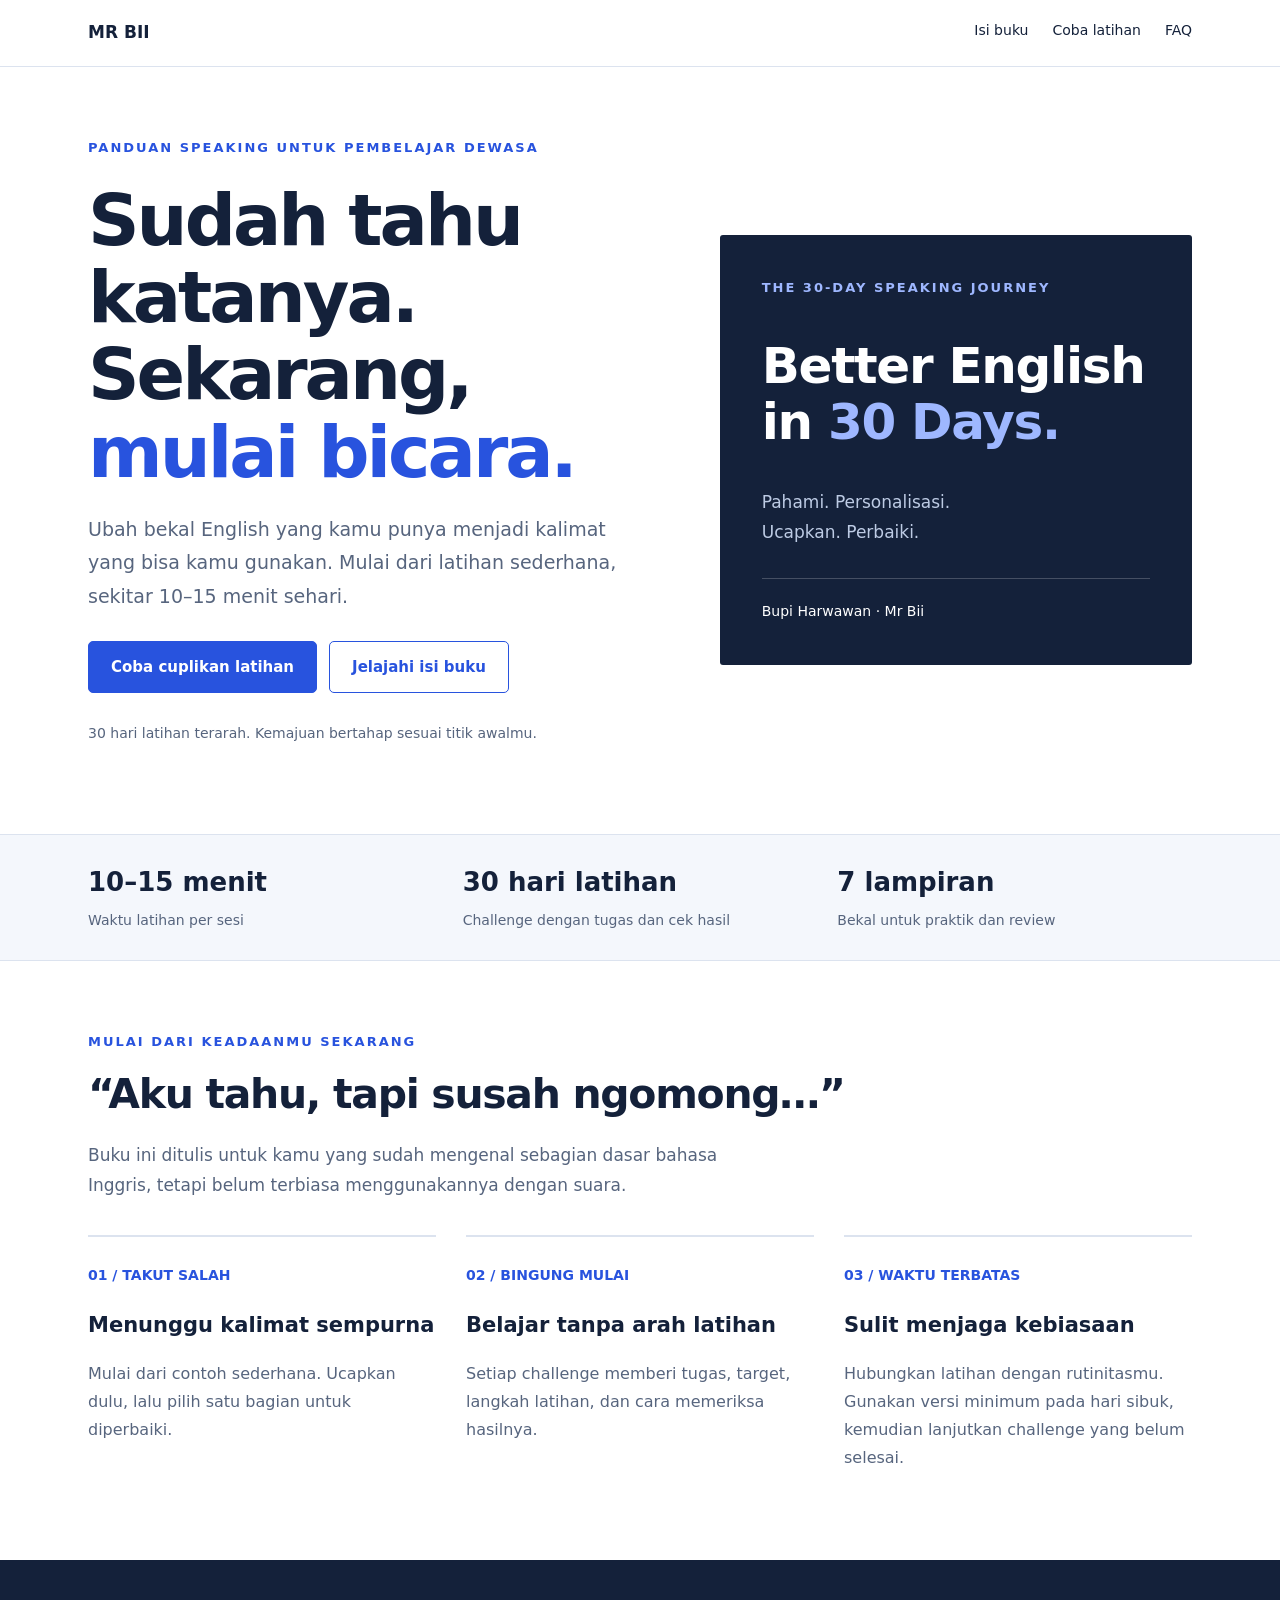
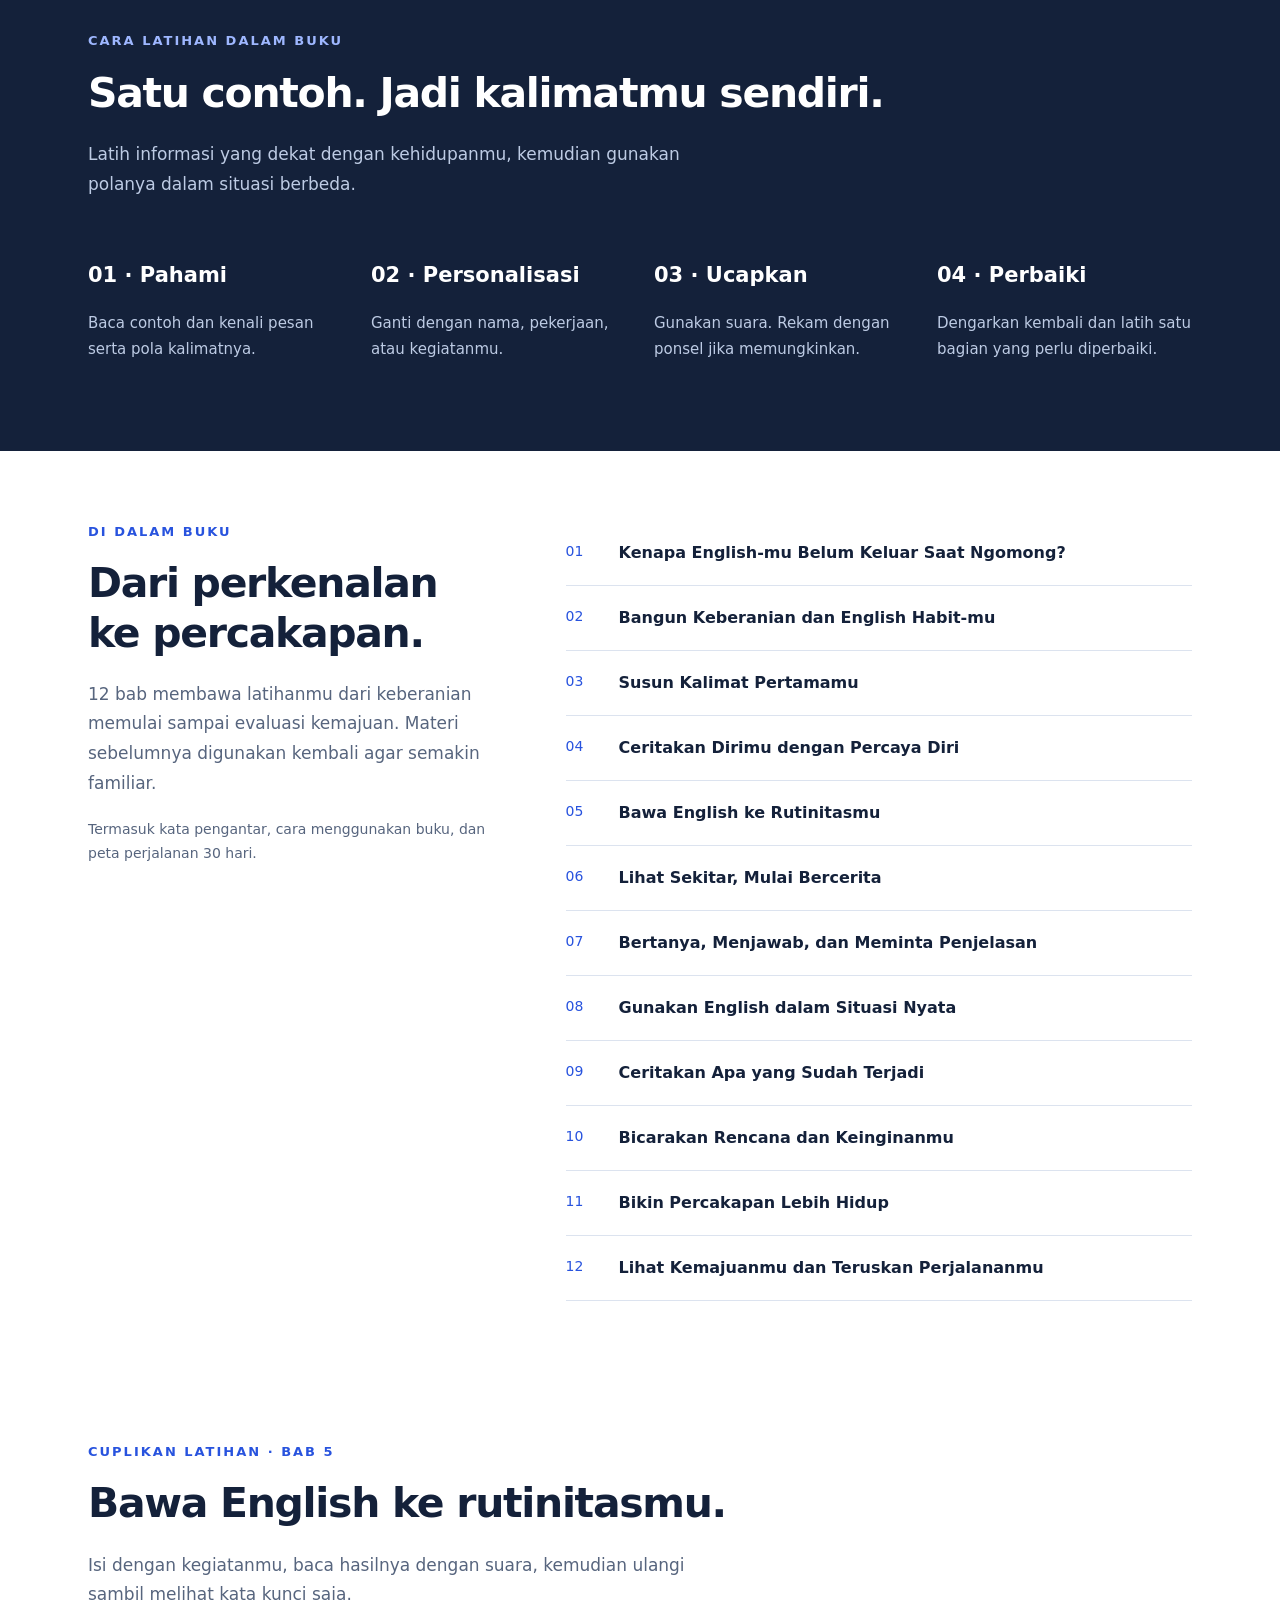
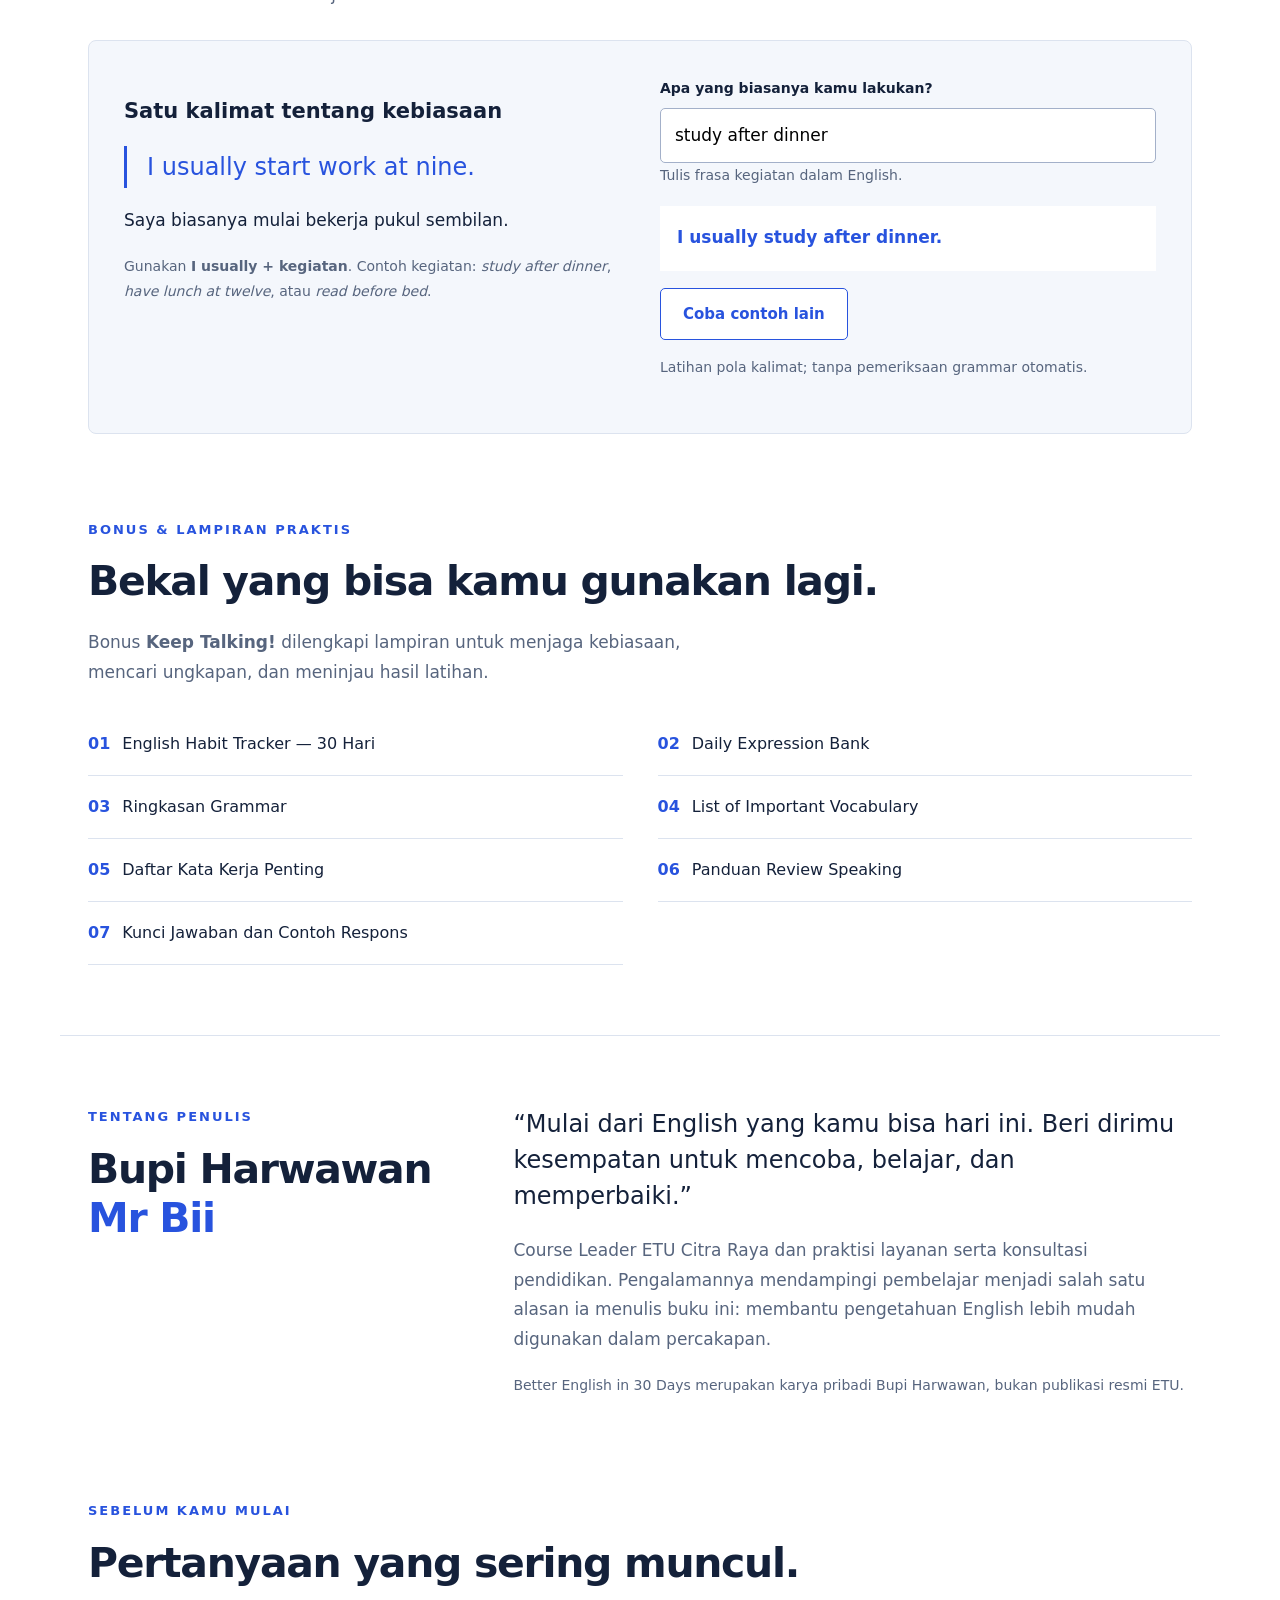
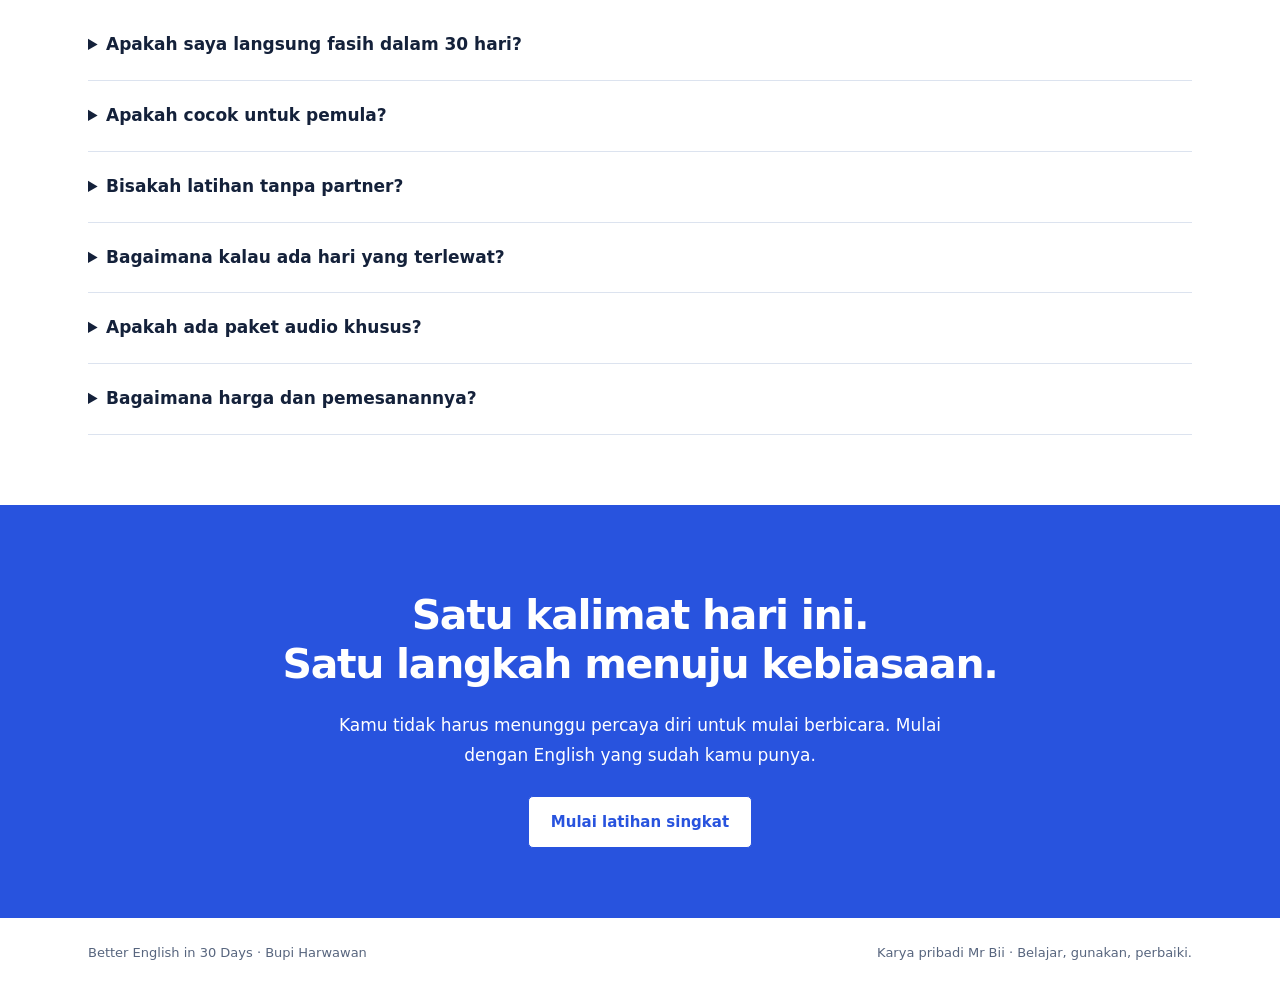
==== index.html @ 6df74fc5 "Add files via upload" ====
<!doctype html><html lang="id"><head><meta charset="utf-8"><meta name="viewport" content="width=device-width,initial-scale=1"><meta name="description" content="Better English in 30 Days oleh Mr Bii. Latihan speaking dewasa 10–15 menit sehari."><title>Better English in 30 Days — Mr Bii</title><style>
:root{--blue:#2853de;--ink:#14213a;--muted:#57657e;--line:#dce3ef}*{box-sizing:border-box}html{scroll-behavior:smooth;scroll-padding-top:90px}body{margin:0;font:17px/1.75 system-ui,sans-serif;color:var(--ink)}nav{position:sticky;top:0;background:#fffffff5;border-bottom:1px solid var(--line);z-index:2}.wrap,section{max-width:1160px;margin:auto;padding:70px 28px}.nav{padding:18px 28px;display:flex;justify-content:space-between;gap:20px}.brand{font-weight:800}.nav div{display:flex;gap:24px;font-size:14px}a{color:inherit;text-decoration:none}.hero{display:grid;grid-template-columns:1.2fr 1fr;gap:65px;align-items:center}.eyebrow{font-size:13px;text-transform:uppercase;letter-spacing:2px;font-weight:750;color:var(--blue)}h1{font-size:clamp(43px,5.6vw,75px);line-height:1.08;letter-spacing:-3px;margin:22px 0}h1 em{font-style:normal;color:var(--blue)}h2{font-size:clamp(30px,3.2vw,44px);line-height:1.2;letter-spacing:-1.3px;margin:16px 0 22px}h3{font-size:21px;line-height:1.35}p{margin:0 0 18px}.lead{font-size:19px;color:var(--muted)}.intro{max-width:650px;color:var(--muted)}.button{display:inline-block;padding:12px 22px;border-radius:5px;background:var(--blue);color:white;font-size:15px;font-weight:650;border:1px solid var(--blue);cursor:pointer}.secondary{background:white;color:var(--blue)}.actions{display:flex;gap:12px;flex-wrap:wrap;margin:28px 0}.note{font-size:14px;color:var(--muted)}.identity{padding:42px;background:var(--ink);color:white;border-radius:3px}.identity .eyebrow{color:#9eb7ff}.identity h2{font-size:50px;line-height:1.12;margin:38px 0}.identity span{color:#9eb7ff}.identity p{color:#bdcbe4}.identity footer{border-top:1px solid #ffffff35;padding-top:20px;margin-top:30px;font-size:14px}.strip{background:#f4f7fc;border-block:1px solid var(--line)}.stats{display:grid;grid-template-columns:repeat(3,1fr);gap:20px;padding-top:25px;padding-bottom:25px}.stats strong{display:block;font-size:26px}.stats span{font-size:14px;color:var(--muted)}.grid{display:grid;grid-template-columns:repeat(3,1fr);gap:30px;margin-top:35px}.card{border-top:2px solid var(--line);padding-top:23px}.card p{color:var(--muted);font-size:16px}.number{font-size:14px;color:var(--blue);font-weight:750}.dark{background:var(--ink);color:white}.dark .eyebrow{color:#9eb7ff}.dark p{color:#bdcbe4}.steps{display:grid;grid-template-columns:repeat(4,1fr);gap:28px;margin-top:40px}.steps p{font-size:15px}.journey{display:grid;grid-template-columns:.8fr 1.2fr;gap:60px}.chapter{display:grid;grid-template-columns:36px 1fr;gap:17px;padding:18px 0;border-bottom:1px solid var(--line);font-size:16px}.chapter span{color:var(--blue);font-size:14px}.sample{margin-top:30px;padding:35px;background:#f4f7fc;border:1px solid var(--line);border-radius:8px;display:grid;grid-template-columns:1fr 1fr;gap:40px}.expression{border-left:3px solid var(--blue);padding-left:20px;font-size:24px;color:var(--blue)}label{font-size:14px;font-weight:700;display:block;margin-bottom:7px}input{font:inherit;width:100%;padding:12px 14px;border:1px solid #a3b0c9;border-radius:5px}.output{margin:17px 0;padding:17px;background:white;min-height:65px;color:var(--blue);overflow-wrap:anywhere}button{font:inherit}.bonus{display:grid;grid-template-columns:1fr 1fr;gap:0 35px;margin-top:25px}.bonus div{border-bottom:1px solid var(--line);padding:17px 0;font-size:16px}.bonus b{color:var(--blue);margin-right:12px}.author{display:grid;grid-template-columns:.7fr 1.3fr;gap:60px;border-top:1px solid var(--line)}blockquote{margin:0 0 22px;font-size:24px;line-height:1.5}.author p{color:var(--muted)}details{padding:20px 0;border-bottom:1px solid var(--line)}summary{cursor:pointer;font-weight:650}details p{color:var(--muted);margin-top:15px}.closing{background:var(--blue);color:white;text-align:center}.closing p{max-width:650px;margin:0 auto 25px}.closing .button{color:var(--blue);background:white}.bottom{padding-top:24px;padding-bottom:24px;font-size:13px;color:var(--muted);display:flex;justify-content:space-between;gap:20px}:focus-visible{outline:3px solid #e99b1a;outline-offset:5px}@media(max-width:760px){section,.wrap{padding:50px 20px}.nav{padding:15px 20px}.nav div{gap:16px}.nav a:first-child{display:none}.hero,.journey,.sample,.author{grid-template-columns:1fr;gap:30px}h1{letter-spacing:-2px}.identity{padding:30px}.identity h2{font-size:43px}.grid{grid-template-columns:1fr;gap:15px}.steps{grid-template-columns:1fr 1fr}.stats{padding:23px 20px;gap:13px}.stats strong{font-size:20px}.stats span{font-size:13px}.sample{padding:23px}.bonus{grid-template-columns:1fr}.bottom{padding:24px 20px;flex-direction:column;gap:5px}}@media(prefers-reduced-motion:reduce){html{scroll-behavior:auto}}
</style></head><body><nav><div class="wrap nav"><span class="brand">MR BII</span><div><a href="#isi">Isi buku</a><a href="#sample">Coba latihan</a><a href="#faq">FAQ</a></div></div></nav><main>
<section class="hero"><div><div class="eyebrow">Panduan speaking untuk pembelajar dewasa</div><h1>Sudah tahu katanya.<br>Sekarang, <em>mulai bicara.</em></h1><p class="lead">Ubah bekal English yang kamu punya menjadi kalimat yang bisa kamu gunakan. Mulai dari latihan sederhana, sekitar 10–15 menit sehari.</p><div class="actions"><a class="button" href="#sample">Coba cuplikan latihan</a><a class="button secondary" href="#isi">Jelajahi isi buku</a></div><p class="note">30 hari latihan terarah. Kemajuan bertahap sesuai titik awalmu.</p></div><aside class="identity"><div class="eyebrow">The 30-day speaking journey</div><h2>Better English<br>in <span>30 Days.</span></h2><p>Pahami. Personalisasi.<br>Ucapkan. Perbaiki.</p><footer>Bupi Harwawan · Mr Bii</footer></aside></section>
<div class="strip"><div class="wrap stats"><div><strong>10–15 menit</strong><span>Waktu latihan per sesi</span></div><div><strong>30 hari latihan</strong><span>Challenge dengan tugas dan cek hasil</span></div><div><strong>7 lampiran</strong><span>Bekal untuk praktik dan review</span></div></div></div>
<section><div class="eyebrow">Mulai dari keadaanmu sekarang</div><h2>“Aku tahu, tapi susah ngomong…”</h2><p class="intro">Buku ini ditulis untuk kamu yang sudah mengenal sebagian dasar bahasa Inggris, tetapi belum terbiasa menggunakannya dengan suara.</p><div class="grid"><article class="card"><span class="number">01 / TAKUT SALAH</span><h3>Menunggu kalimat sempurna</h3><p>Mulai dari contoh sederhana. Ucapkan dulu, lalu pilih satu bagian untuk diperbaiki.</p></article><article class="card"><span class="number">02 / BINGUNG MULAI</span><h3>Belajar tanpa arah latihan</h3><p>Setiap challenge memberi tugas, target, langkah latihan, dan cara memeriksa hasilnya.</p></article><article class="card"><span class="number">03 / WAKTU TERBATAS</span><h3>Sulit menjaga kebiasaan</h3><p>Hubungkan latihan dengan rutinitasmu. Gunakan versi minimum pada hari sibuk, kemudian lanjutkan challenge yang belum selesai.</p></article></div></section>
<div class="dark"><section><div class="eyebrow">Cara latihan dalam buku</div><h2>Satu contoh. Jadi kalimatmu sendiri.</h2><p class="intro">Latih informasi yang dekat dengan kehidupanmu, kemudian gunakan polanya dalam situasi berbeda.</p><div class="steps"><article><h3>01 · Pahami</h3><p>Baca contoh dan kenali pesan serta pola kalimatnya.</p></article><article><h3>02 · Personalisasi</h3><p>Ganti dengan nama, pekerjaan, atau kegiatanmu.</p></article><article><h3>03 · Ucapkan</h3><p>Gunakan suara. Rekam dengan ponsel jika memungkinkan.</p></article><article><h3>04 · Perbaiki</h3><p>Dengarkan kembali dan latih satu bagian yang perlu diperbaiki.</p></article></div></section></div>
<section id="isi" class="journey"><div><div class="eyebrow">Di dalam buku</div><h2>Dari perkenalan<br>ke percakapan.</h2><p class="intro">12 bab membawa latihanmu dari keberanian memulai sampai evaluasi kemajuan. Materi sebelumnya digunakan kembali agar semakin familiar.</p><p class="note">Termasuk kata pengantar, cara menggunakan buku, dan peta perjalanan 30 hari.</p></div><div id="chapters"></div></section>
<section id="sample"><div class="eyebrow">Cuplikan latihan · Bab 5</div><h2>Bawa English ke rutinitasmu.</h2><p class="intro">Isi dengan kegiatanmu, baca hasilnya dengan suara, kemudian ulangi sambil melihat kata kunci saja.</p><div class="sample"><div><h3>Satu kalimat tentang kebiasaan</h3><p class="expression">I usually start work at nine.</p><p>Saya biasanya mulai bekerja pukul sembilan.</p><p class="note">Gunakan <b>I usually + kegiatan</b>. Contoh kegiatan: <i>study after dinner</i>, <i>have lunch at twelve</i>, atau <i>read before bed</i>.</p></div><div><label for="activity">Apa yang biasanya kamu lakukan?</label><input id="activity" value="study after dinner" maxlength="160" autocomplete="off" aria-describedby="tip"><p class="note" id="tip">Tulis frasa kegiatan dalam English.</p><div class="output" aria-live="polite"><strong id="sentence">I usually study after dinner.</strong></div><button class="button secondary" id="example" type="button">Coba contoh lain</button><p class="note" style="margin-top:15px">Latihan pola kalimat; tanpa pemeriksaan grammar otomatis.</p></div></div></section>
<section style="padding-top:15px"><div class="eyebrow">Bonus & lampiran praktis</div><h2>Bekal yang bisa kamu gunakan lagi.</h2><p class="intro">Bonus <b>Keep Talking!</b> dilengkapi lampiran untuk menjaga kebiasaan, mencari ungkapan, dan meninjau hasil latihan.</p><div class="bonus"><div><b>01</b>English Habit Tracker — 30 Hari</div><div><b>02</b>Daily Expression Bank</div><div><b>03</b>Ringkasan Grammar</div><div><b>04</b>List of Important Vocabulary</div><div><b>05</b>Daftar Kata Kerja Penting</div><div><b>06</b>Panduan Review Speaking</div><div><b>07</b>Kunci Jawaban dan Contoh Respons</div></div></section>
<section class="author"><div><div class="eyebrow">Tentang penulis</div><h2>Bupi Harwawan<br><span style="color:var(--blue)">Mr Bii</span></h2></div><div><blockquote>“Mulai dari English yang kamu bisa hari ini. Beri dirimu kesempatan untuk mencoba, belajar, dan memperbaiki.”</blockquote><p>Course Leader ETU Citra Raya dan praktisi layanan serta konsultasi pendidikan. Pengalamannya mendampingi pembelajar menjadi salah satu alasan ia menulis buku ini: membantu pengetahuan English lebih mudah digunakan dalam percakapan.</p><p class="note">Better English in 30 Days merupakan karya pribadi Bupi Harwawan, bukan publikasi resmi ETU.</p></div></section>
<section id="faq" style="padding-top:15px"><div class="eyebrow">Sebelum kamu mulai</div><h2>Pertanyaan yang sering muncul.</h2><details><summary>Apakah saya langsung fasih dalam 30 hari?</summary><p>30 hari adalah urutan latihan, bukan jaminan kefasihan. Buku ini membantu membangun kebiasaan berbicara dan melihat perkembangan dari rekaman, kejelasan pesan, pola kalimat, serta bantuan yang digunakan.</p></details><details><summary>Apakah cocok untuk pemula?</summary><p>Ditujukan untuk pembelajar dewasa yang sudah mengenal sebagian dasar English. Pemula tanpa dasar sama sekali mungkin membutuhkan bantuan tambahan.</p></details><details><summary>Bisakah latihan tanpa partner?</summary><p>Bisa. Challenge dapat dilakukan secara mandiri melalui rekaman suara dan role-play. Partner membantu latihan dua arah jika tersedia.</p></details><details><summary>Bagaimana kalau ada hari yang terlewat?</summary><p>Lanjutkan dari Day terakhir yang belum selesai. Kamu tidak wajib menyelesaikan seluruh latihan dalam 30 hari kalender berturut-turut.</p></details><details><summary>Apakah ada paket audio khusus?</summary><p>Edisi ini tidak menyertakan paket audio khusus dari penulis. Siapkan perekam suara di ponsel dan kamus yang menyediakan model pengucapan.</p></details><details><summary>Bagaimana harga dan pemesanannya?</summary><p>Informasi harga dan pemesanan belum tersedia di halaman ini. Sambil menunggu, jelajahi isi buku dan coba cuplikan latihannya.</p></details></section>
<div class="closing"><section><h2>Satu kalimat hari ini.<br>Satu langkah menuju kebiasaan.</h2><p>Kamu tidak harus menunggu percaya diri untuk mulai berbicara. Mulai dengan English yang sudah kamu punya.</p><a class="button" href="#sample">Mulai latihan singkat</a></section></div></main><footer class="wrap bottom"><span>Better English in 30 Days · Bupi Harwawan</span><span>Karya pribadi Mr Bii · Belajar, gunakan, perbaiki.</span></footer>
<script>const chapters=['Kenapa English-mu Belum Keluar Saat Ngomong?','Bangun Keberanian dan English Habit-mu','Susun Kalimat Pertamamu','Ceritakan Dirimu dengan Percaya Diri','Bawa English ke Rutinitasmu','Lihat Sekitar, Mulai Bercerita','Bertanya, Menjawab, dan Meminta Penjelasan','Gunakan English dalam Situasi Nyata','Ceritakan Apa yang Sudah Terjadi','Bicarakan Rencana dan Keinginanmu','Bikin Percakapan Lebih Hidup','Lihat Kemajuanmu dan Teruskan Perjalananmu'];chapters.forEach((name,i)=>{const row=document.createElement('div');row.className='chapter';const n=document.createElement('span');n.textContent=String(i+1).padStart(2,'0');const t=document.createElement('strong');t.textContent=name;row.append(n,t);document.getElementById('chapters').append(row)});const activity=document.getElementById('activity'),sentence=document.getElementById('sentence');function update(){const v=activity.value.trim().replace(/[.!?]+$/,'');sentence.textContent=v?'I usually '+v+'.':'Isi satu kegiatan untuk membuat kalimatmu.'}activity.addEventListener('input',update);const examples=['study after dinner','have lunch at twelve','read before bed','start work at nine'];let i=0;document.getElementById('example').addEventListener('click',()=>{i=(i+1)%examples.length;activity.value=examples[i];update()});</script></body></html>
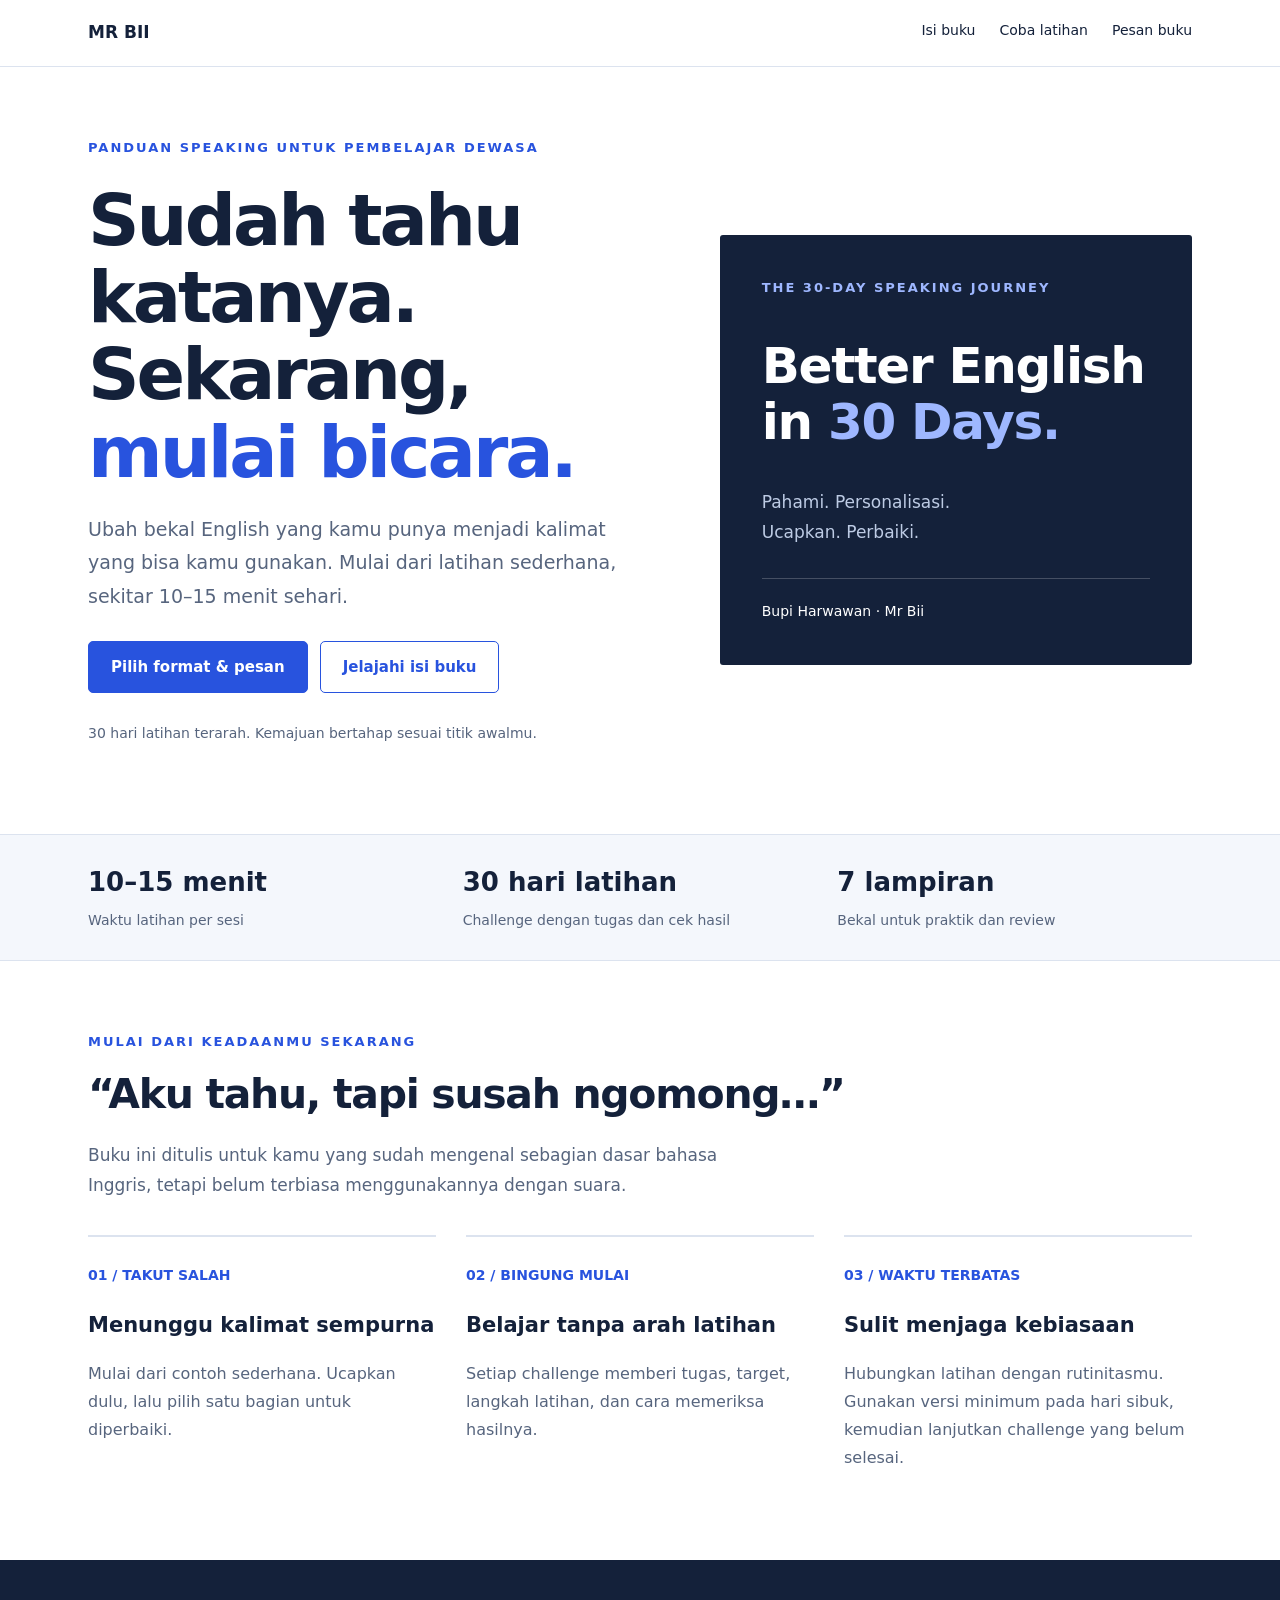
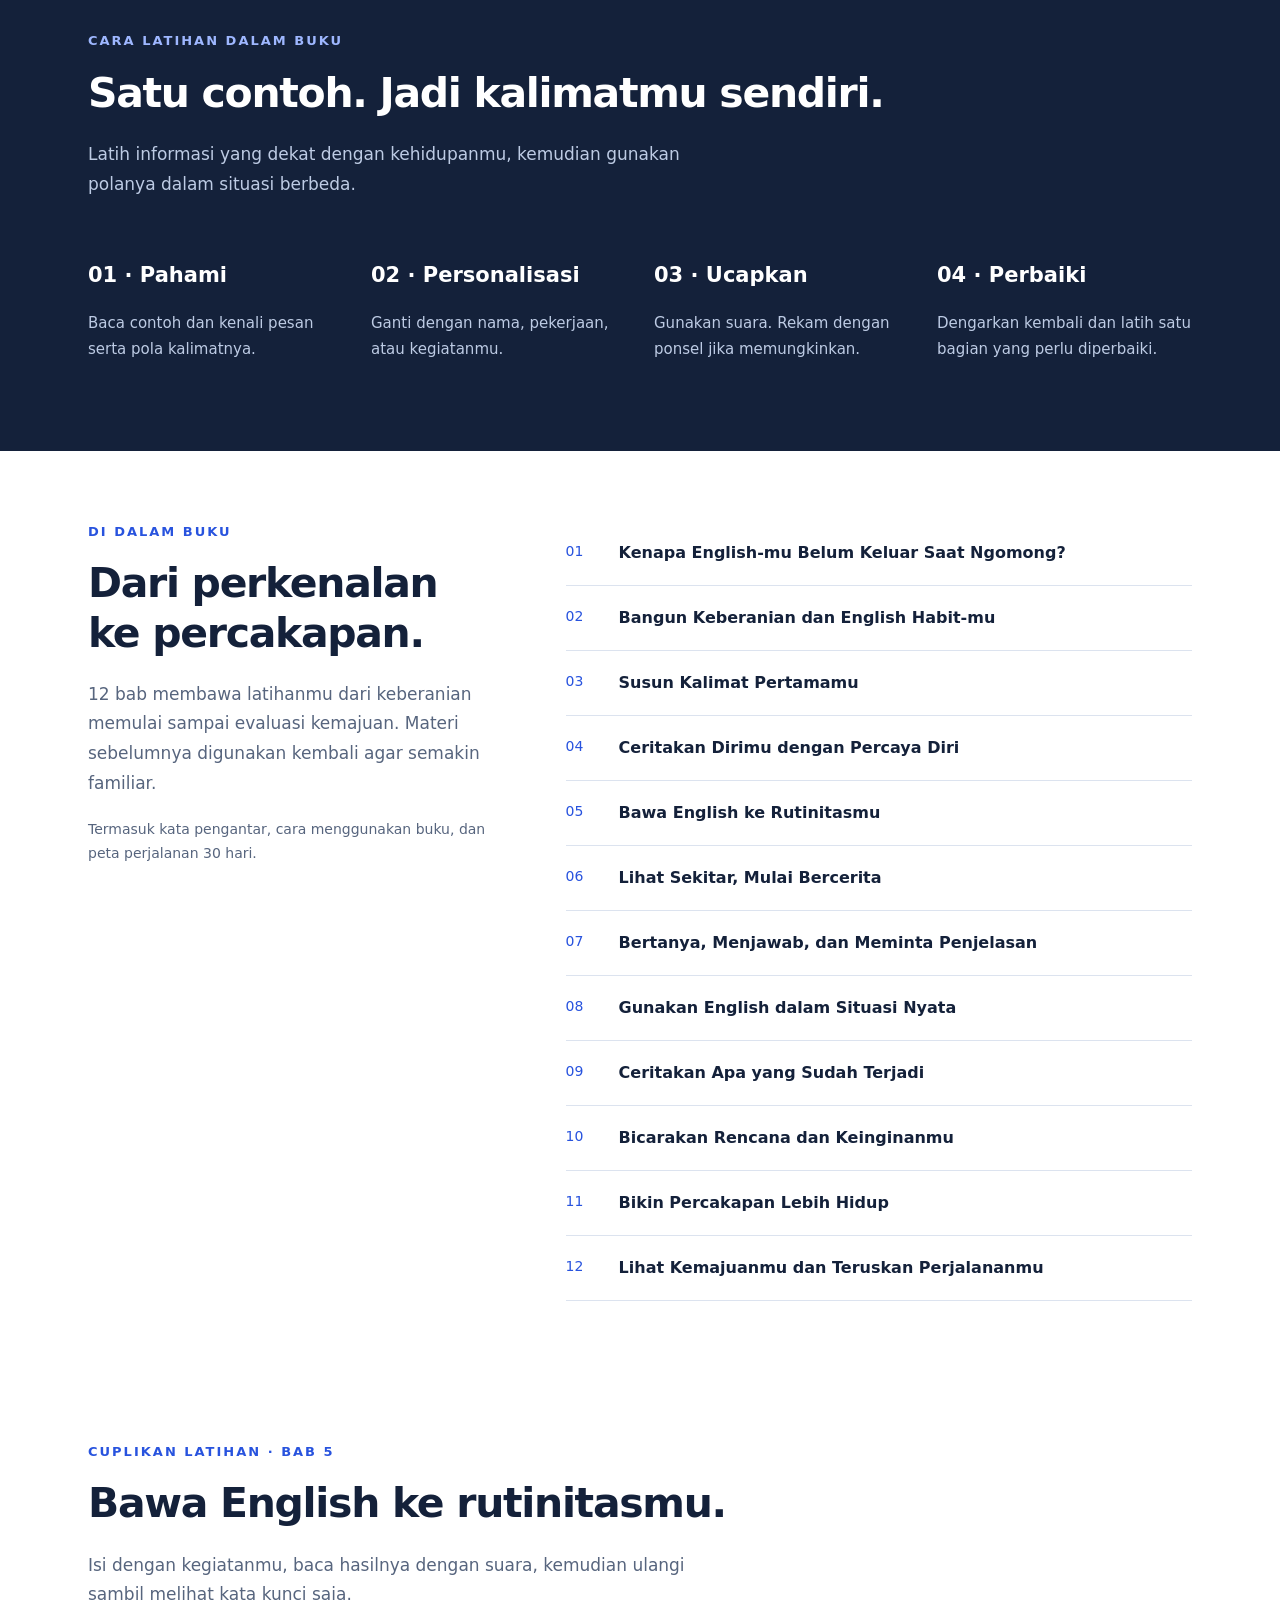
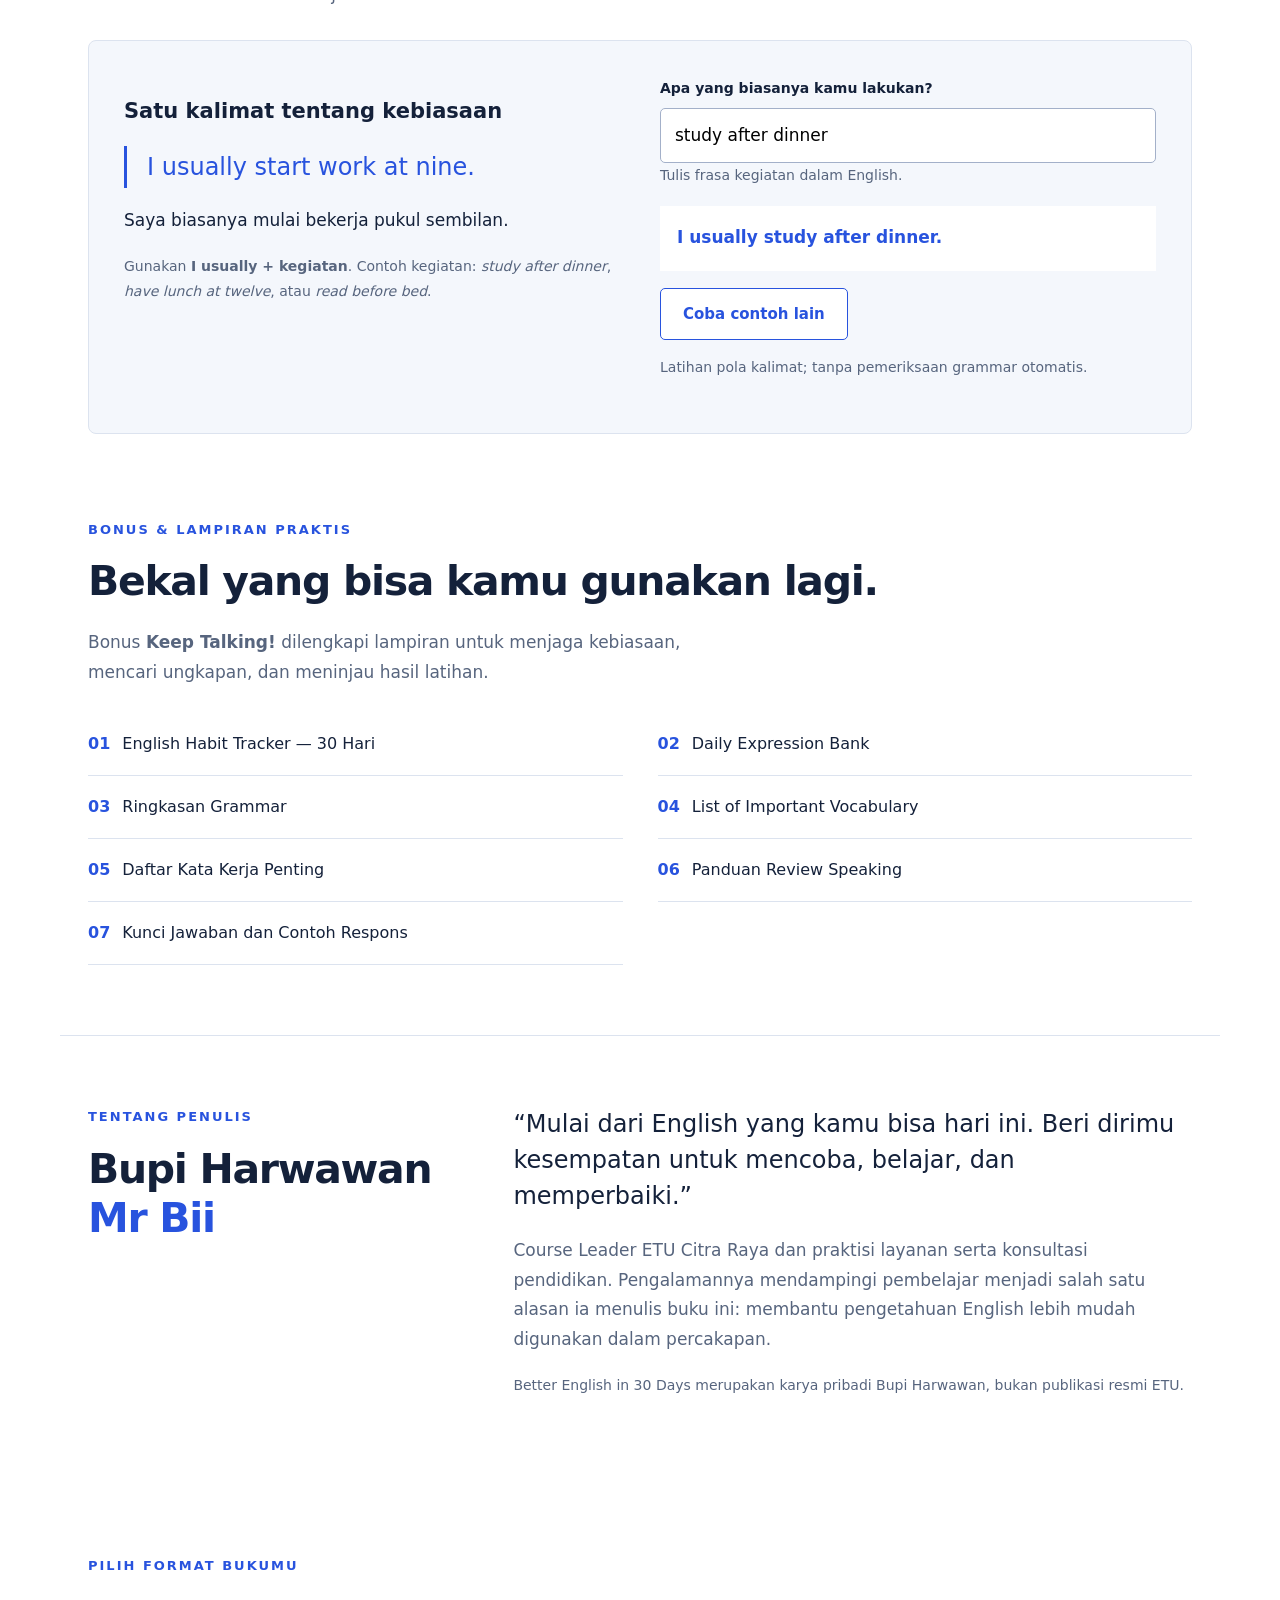
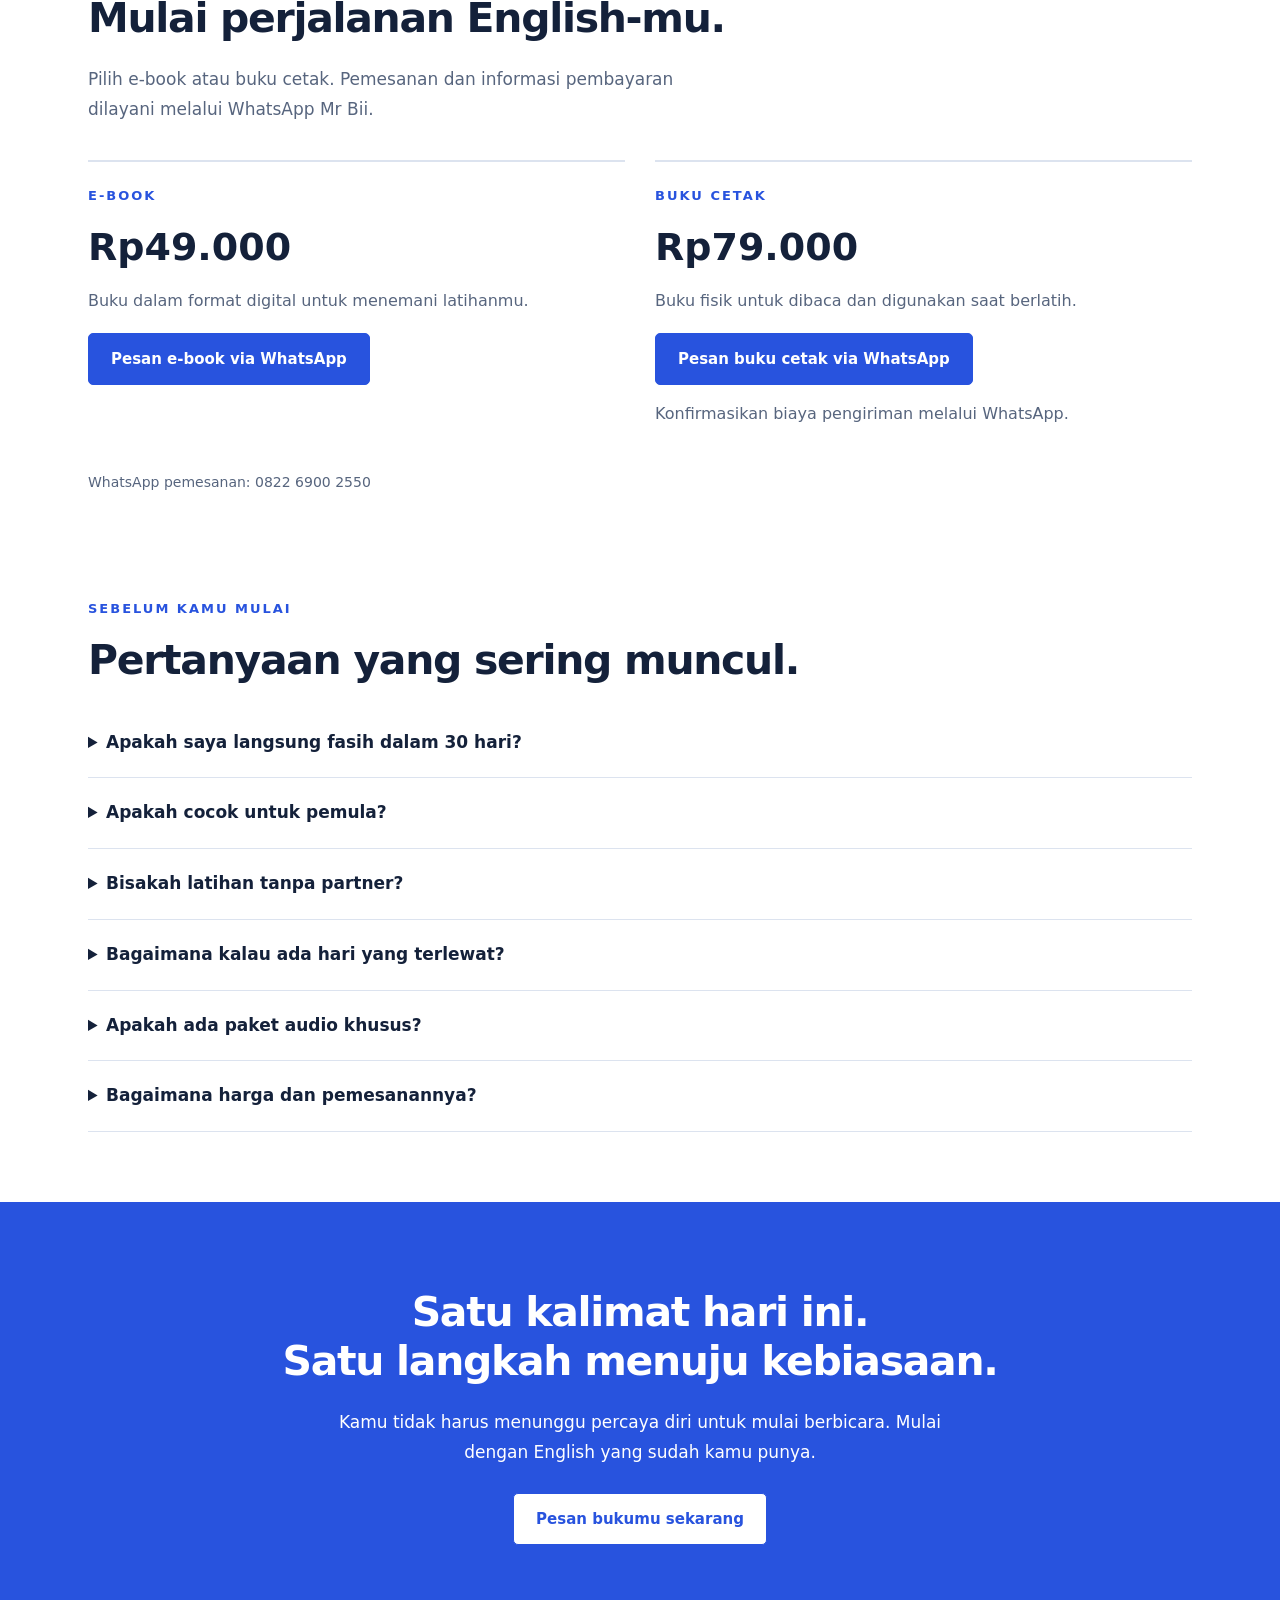
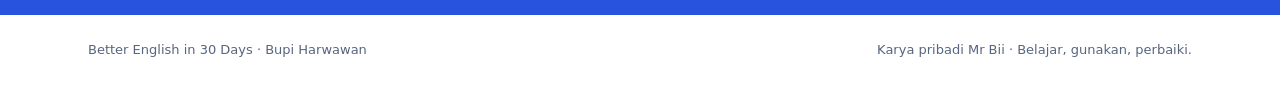
==== commit 64dca40c: "Add files via upload" ====
--- a/index.html
+++ b/index.html
@@ -1,7 +1,7 @@
 <!doctype html><html lang="id"><head><meta charset="utf-8"><meta name="viewport" content="width=device-width,initial-scale=1"><meta name="description" content="Better English in 30 Days oleh Mr Bii. Latihan speaking dewasa 10–15 menit sehari."><title>Better English in 30 Days — Mr Bii</title><style>
 :root{--blue:#2853de;--ink:#14213a;--muted:#57657e;--line:#dce3ef}*{box-sizing:border-box}html{scroll-behavior:smooth;scroll-padding-top:90px}body{margin:0;font:17px/1.75 system-ui,sans-serif;color:var(--ink)}nav{position:sticky;top:0;background:#fffffff5;border-bottom:1px solid var(--line);z-index:2}.wrap,section{max-width:1160px;margin:auto;padding:70px 28px}.nav{padding:18px 28px;display:flex;justify-content:space-between;gap:20px}.brand{font-weight:800}.nav div{display:flex;gap:24px;font-size:14px}a{color:inherit;text-decoration:none}.hero{display:grid;grid-template-columns:1.2fr 1fr;gap:65px;align-items:center}.eyebrow{font-size:13px;text-transform:uppercase;letter-spacing:2px;font-weight:750;color:var(--blue)}h1{font-size:clamp(43px,5.6vw,75px);line-height:1.08;letter-spacing:-3px;margin:22px 0}h1 em{font-style:normal;color:var(--blue)}h2{font-size:clamp(30px,3.2vw,44px);line-height:1.2;letter-spacing:-1.3px;margin:16px 0 22px}h3{font-size:21px;line-height:1.35}p{margin:0 0 18px}.lead{font-size:19px;color:var(--muted)}.intro{max-width:650px;color:var(--muted)}.button{display:inline-block;padding:12px 22px;border-radius:5px;background:var(--blue);color:white;font-size:15px;font-weight:650;border:1px solid var(--blue);cursor:pointer}.secondary{background:white;color:var(--blue)}.actions{display:flex;gap:12px;flex-wrap:wrap;margin:28px 0}.note{font-size:14px;color:var(--muted)}.identity{padding:42px;background:var(--ink);color:white;border-radius:3px}.identity .eyebrow{color:#9eb7ff}.identity h2{font-size:50px;line-height:1.12;margin:38px 0}.identity span{color:#9eb7ff}.identity p{color:#bdcbe4}.identity footer{border-top:1px solid #ffffff35;padding-top:20px;margin-top:30px;font-size:14px}.strip{background:#f4f7fc;border-block:1px solid var(--line)}.stats{display:grid;grid-template-columns:repeat(3,1fr);gap:20px;padding-top:25px;padding-bottom:25px}.stats strong{display:block;font-size:26px}.stats span{font-size:14px;color:var(--muted)}.grid{display:grid;grid-template-columns:repeat(3,1fr);gap:30px;margin-top:35px}.card{border-top:2px solid var(--line);padding-top:23px}.card p{color:var(--muted);font-size:16px}.number{font-size:14px;color:var(--blue);font-weight:750}.dark{background:var(--ink);color:white}.dark .eyebrow{color:#9eb7ff}.dark p{color:#bdcbe4}.steps{display:grid;grid-template-columns:repeat(4,1fr);gap:28px;margin-top:40px}.steps p{font-size:15px}.journey{display:grid;grid-template-columns:.8fr 1.2fr;gap:60px}.chapter{display:grid;grid-template-columns:36px 1fr;gap:17px;padding:18px 0;border-bottom:1px solid var(--line);font-size:16px}.chapter span{color:var(--blue);font-size:14px}.sample{margin-top:30px;padding:35px;background:#f4f7fc;border:1px solid var(--line);border-radius:8px;display:grid;grid-template-columns:1fr 1fr;gap:40px}.expression{border-left:3px solid var(--blue);padding-left:20px;font-size:24px;color:var(--blue)}label{font-size:14px;font-weight:700;display:block;margin-bottom:7px}input{font:inherit;width:100%;padding:12px 14px;border:1px solid #a3b0c9;border-radius:5px}.output{margin:17px 0;padding:17px;background:white;min-height:65px;color:var(--blue);overflow-wrap:anywhere}button{font:inherit}.bonus{display:grid;grid-template-columns:1fr 1fr;gap:0 35px;margin-top:25px}.bonus div{border-bottom:1px solid var(--line);padding:17px 0;font-size:16px}.bonus b{color:var(--blue);margin-right:12px}.author{display:grid;grid-template-columns:.7fr 1.3fr;gap:60px;border-top:1px solid var(--line)}blockquote{margin:0 0 22px;font-size:24px;line-height:1.5}.author p{color:var(--muted)}details{padding:20px 0;border-bottom:1px solid var(--line)}summary{cursor:pointer;font-weight:650}details p{color:var(--muted);margin-top:15px}.closing{background:var(--blue);color:white;text-align:center}.closing p{max-width:650px;margin:0 auto 25px}.closing .button{color:var(--blue);background:white}.bottom{padding-top:24px;padding-bottom:24px;font-size:13px;color:var(--muted);display:flex;justify-content:space-between;gap:20px}:focus-visible{outline:3px solid #e99b1a;outline-offset:5px}@media(max-width:760px){section,.wrap{padding:50px 20px}.nav{padding:15px 20px}.nav div{gap:16px}.nav a:first-child{display:none}.hero,.journey,.sample,.author{grid-template-columns:1fr;gap:30px}h1{letter-spacing:-2px}.identity{padding:30px}.identity h2{font-size:43px}.grid{grid-template-columns:1fr;gap:15px}.steps{grid-template-columns:1fr 1fr}.stats{padding:23px 20px;gap:13px}.stats strong{font-size:20px}.stats span{font-size:13px}.sample{padding:23px}.bonus{grid-template-columns:1fr}.bottom{padding:24px 20px;flex-direction:column;gap:5px}}@media(prefers-reduced-motion:reduce){html{scroll-behavior:auto}}
-</style></head><body><nav><div class="wrap nav"><span class="brand">MR BII</span><div><a href="#isi">Isi buku</a><a href="#sample">Coba latihan</a><a href="#faq">FAQ</a></div></div></nav><main>
-<section class="hero"><div><div class="eyebrow">Panduan speaking untuk pembelajar dewasa</div><h1>Sudah tahu katanya.<br>Sekarang, <em>mulai bicara.</em></h1><p class="lead">Ubah bekal English yang kamu punya menjadi kalimat yang bisa kamu gunakan. Mulai dari latihan sederhana, sekitar 10–15 menit sehari.</p><div class="actions"><a class="button" href="#sample">Coba cuplikan latihan</a><a class="button secondary" href="#isi">Jelajahi isi buku</a></div><p class="note">30 hari latihan terarah. Kemajuan bertahap sesuai titik awalmu.</p></div><aside class="identity"><div class="eyebrow">The 30-day speaking journey</div><h2>Better English<br>in <span>30 Days.</span></h2><p>Pahami. Personalisasi.<br>Ucapkan. Perbaiki.</p><footer>Bupi Harwawan · Mr Bii</footer></aside></section>
+</style></head><body><nav><div class="wrap nav"><span class="brand">MR BII</span><div><a href="#isi">Isi buku</a><a href="#sample">Coba latihan</a><a href="#pesan">Pesan buku</a></div></div></nav><main>
+<section class="hero"><div><div class="eyebrow">Panduan speaking untuk pembelajar dewasa</div><h1>Sudah tahu katanya.<br>Sekarang, <em>mulai bicara.</em></h1><p class="lead">Ubah bekal English yang kamu punya menjadi kalimat yang bisa kamu gunakan. Mulai dari latihan sederhana, sekitar 10–15 menit sehari.</p><div class="actions"><a class="button" href="#pesan">Pilih format & pesan</a><a class="button secondary" href="#isi">Jelajahi isi buku</a></div><p class="note">30 hari latihan terarah. Kemajuan bertahap sesuai titik awalmu.</p></div><aside class="identity"><div class="eyebrow">The 30-day speaking journey</div><h2>Better English<br>in <span>30 Days.</span></h2><p>Pahami. Personalisasi.<br>Ucapkan. Perbaiki.</p><footer>Bupi Harwawan · Mr Bii</footer></aside></section>
 <div class="strip"><div class="wrap stats"><div><strong>10–15 menit</strong><span>Waktu latihan per sesi</span></div><div><strong>30 hari latihan</strong><span>Challenge dengan tugas dan cek hasil</span></div><div><strong>7 lampiran</strong><span>Bekal untuk praktik dan review</span></div></div></div>
 <section><div class="eyebrow">Mulai dari keadaanmu sekarang</div><h2>“Aku tahu, tapi susah ngomong…”</h2><p class="intro">Buku ini ditulis untuk kamu yang sudah mengenal sebagian dasar bahasa Inggris, tetapi belum terbiasa menggunakannya dengan suara.</p><div class="grid"><article class="card"><span class="number">01 / TAKUT SALAH</span><h3>Menunggu kalimat sempurna</h3><p>Mulai dari contoh sederhana. Ucapkan dulu, lalu pilih satu bagian untuk diperbaiki.</p></article><article class="card"><span class="number">02 / BINGUNG MULAI</span><h3>Belajar tanpa arah latihan</h3><p>Setiap challenge memberi tugas, target, langkah latihan, dan cara memeriksa hasilnya.</p></article><article class="card"><span class="number">03 / WAKTU TERBATAS</span><h3>Sulit menjaga kebiasaan</h3><p>Hubungkan latihan dengan rutinitasmu. Gunakan versi minimum pada hari sibuk, kemudian lanjutkan challenge yang belum selesai.</p></article></div></section>
 <div class="dark"><section><div class="eyebrow">Cara latihan dalam buku</div><h2>Satu contoh. Jadi kalimatmu sendiri.</h2><p class="intro">Latih informasi yang dekat dengan kehidupanmu, kemudian gunakan polanya dalam situasi berbeda.</p><div class="steps"><article><h3>01 · Pahami</h3><p>Baca contoh dan kenali pesan serta pola kalimatnya.</p></article><article><h3>02 · Personalisasi</h3><p>Ganti dengan nama, pekerjaan, atau kegiatanmu.</p></article><article><h3>03 · Ucapkan</h3><p>Gunakan suara. Rekam dengan ponsel jika memungkinkan.</p></article><article><h3>04 · Perbaiki</h3><p>Dengarkan kembali dan latih satu bagian yang perlu diperbaiki.</p></article></div></section></div>
@@ -9,6 +9,6 @@
 <section id="sample"><div class="eyebrow">Cuplikan latihan · Bab 5</div><h2>Bawa English ke rutinitasmu.</h2><p class="intro">Isi dengan kegiatanmu, baca hasilnya dengan suara, kemudian ulangi sambil melihat kata kunci saja.</p><div class="sample"><div><h3>Satu kalimat tentang kebiasaan</h3><p class="expression">I usually start work at nine.</p><p>Saya biasanya mulai bekerja pukul sembilan.</p><p class="note">Gunakan <b>I usually + kegiatan</b>. Contoh kegiatan: <i>study after dinner</i>, <i>have lunch at twelve</i>, atau <i>read before bed</i>.</p></div><div><label for="activity">Apa yang biasanya kamu lakukan?</label><input id="activity" value="study after dinner" maxlength="160" autocomplete="off" aria-describedby="tip"><p class="note" id="tip">Tulis frasa kegiatan dalam English.</p><div class="output" aria-live="polite"><strong id="sentence">I usually study after dinner.</strong></div><button class="button secondary" id="example" type="button">Coba contoh lain</button><p class="note" style="margin-top:15px">Latihan pola kalimat; tanpa pemeriksaan grammar otomatis.</p></div></div></section>
 <section style="padding-top:15px"><div class="eyebrow">Bonus & lampiran praktis</div><h2>Bekal yang bisa kamu gunakan lagi.</h2><p class="intro">Bonus <b>Keep Talking!</b> dilengkapi lampiran untuk menjaga kebiasaan, mencari ungkapan, dan meninjau hasil latihan.</p><div class="bonus"><div><b>01</b>English Habit Tracker — 30 Hari</div><div><b>02</b>Daily Expression Bank</div><div><b>03</b>Ringkasan Grammar</div><div><b>04</b>List of Important Vocabulary</div><div><b>05</b>Daftar Kata Kerja Penting</div><div><b>06</b>Panduan Review Speaking</div><div><b>07</b>Kunci Jawaban dan Contoh Respons</div></div></section>
 <section class="author"><div><div class="eyebrow">Tentang penulis</div><h2>Bupi Harwawan<br><span style="color:var(--blue)">Mr Bii</span></h2></div><div><blockquote>“Mulai dari English yang kamu bisa hari ini. Beri dirimu kesempatan untuk mencoba, belajar, dan memperbaiki.”</blockquote><p>Course Leader ETU Citra Raya dan praktisi layanan serta konsultasi pendidikan. Pengalamannya mendampingi pembelajar menjadi salah satu alasan ia menulis buku ini: membantu pengetahuan English lebih mudah digunakan dalam percakapan.</p><p class="note">Better English in 30 Days merupakan karya pribadi Bupi Harwawan, bukan publikasi resmi ETU.</p></div></section>
-<section id="faq" style="padding-top:15px"><div class="eyebrow">Sebelum kamu mulai</div><h2>Pertanyaan yang sering muncul.</h2><details><summary>Apakah saya langsung fasih dalam 30 hari?</summary><p>30 hari adalah urutan latihan, bukan jaminan kefasihan. Buku ini membantu membangun kebiasaan berbicara dan melihat perkembangan dari rekaman, kejelasan pesan, pola kalimat, serta bantuan yang digunakan.</p></details><details><summary>Apakah cocok untuk pemula?</summary><p>Ditujukan untuk pembelajar dewasa yang sudah mengenal sebagian dasar English. Pemula tanpa dasar sama sekali mungkin membutuhkan bantuan tambahan.</p></details><details><summary>Bisakah latihan tanpa partner?</summary><p>Bisa. Challenge dapat dilakukan secara mandiri melalui rekaman suara dan role-play. Partner membantu latihan dua arah jika tersedia.</p></details><details><summary>Bagaimana kalau ada hari yang terlewat?</summary><p>Lanjutkan dari Day terakhir yang belum selesai. Kamu tidak wajib menyelesaikan seluruh latihan dalam 30 hari kalender berturut-turut.</p></details><details><summary>Apakah ada paket audio khusus?</summary><p>Edisi ini tidak menyertakan paket audio khusus dari penulis. Siapkan perekam suara di ponsel dan kamus yang menyediakan model pengucapan.</p></details><details><summary>Bagaimana harga dan pemesanannya?</summary><p>Informasi harga dan pemesanan belum tersedia di halaman ini. Sambil menunggu, jelajahi isi buku dan coba cuplikan latihannya.</p></details></section>
-<div class="closing"><section><h2>Satu kalimat hari ini.<br>Satu langkah menuju kebiasaan.</h2><p>Kamu tidak harus menunggu percaya diri untuk mulai berbicara. Mulai dengan English yang sudah kamu punya.</p><a class="button" href="#sample">Mulai latihan singkat</a></section></div></main><footer class="wrap bottom"><span>Better English in 30 Days · Bupi Harwawan</span><span>Karya pribadi Mr Bii · Belajar, gunakan, perbaiki.</span></footer>
+<section id="pesan"><div class="eyebrow">Pilih format bukumu</div><h2>Mulai perjalanan English-mu.</h2><p class="intro">Pilih e-book atau buku cetak. Pemesanan dan informasi pembayaran dilayani melalui WhatsApp Mr Bii.</p><div class="grid" style="grid-template-columns:repeat(auto-fit,minmax(240px,1fr))"><article class="card"><div class="eyebrow">E-book</div><h3 style="font-size:38px;margin:14px 0">Rp49.000</h3><p>Buku dalam format digital untuk menemani latihanmu.</p><a class="button" href="https://wa.me/6282269002550?text=Halo%20Mr%20Bii%2C%20saya%20ingin%20memesan%20e-book%20Better%20English%20in%2030%20Days%20seharga%20Rp49.000.%20Mohon%20informasi%20pembayaran." target="_blank" rel="noopener noreferrer">Pesan e-book via WhatsApp</a></article><article class="card"><div class="eyebrow">Buku cetak</div><h3 style="font-size:38px;margin:14px 0">Rp79.000</h3><p>Buku fisik untuk dibaca dan digunakan saat berlatih.</p><a class="button" href="https://wa.me/6282269002550?text=Halo%20Mr%20Bii%2C%20saya%20ingin%20memesan%20buku%20cetak%20Better%20English%20in%2030%20Days%20seharga%20Rp79.000.%20Mohon%20informasi%20pembayaran%20dan%20pengiriman." target="_blank" rel="noopener noreferrer">Pesan buku cetak via WhatsApp</a><p class="note" style="margin-top:15px">Konfirmasikan biaya pengiriman melalui WhatsApp.</p></article></div><p class="note" style="margin-top:24px">WhatsApp pemesanan: 0822 6900 2550</p></section><section id="faq" style="padding-top:15px"><div class="eyebrow">Sebelum kamu mulai</div><h2>Pertanyaan yang sering muncul.</h2><details><summary>Apakah saya langsung fasih dalam 30 hari?</summary><p>30 hari adalah urutan latihan, bukan jaminan kefasihan. Buku ini membantu membangun kebiasaan berbicara dan melihat perkembangan dari rekaman, kejelasan pesan, pola kalimat, serta bantuan yang digunakan.</p></details><details><summary>Apakah cocok untuk pemula?</summary><p>Ditujukan untuk pembelajar dewasa yang sudah mengenal sebagian dasar English. Pemula tanpa dasar sama sekali mungkin membutuhkan bantuan tambahan.</p></details><details><summary>Bisakah latihan tanpa partner?</summary><p>Bisa. Challenge dapat dilakukan secara mandiri melalui rekaman suara dan role-play. Partner membantu latihan dua arah jika tersedia.</p></details><details><summary>Bagaimana kalau ada hari yang terlewat?</summary><p>Lanjutkan dari Day terakhir yang belum selesai. Kamu tidak wajib menyelesaikan seluruh latihan dalam 30 hari kalender berturut-turut.</p></details><details><summary>Apakah ada paket audio khusus?</summary><p>Edisi ini tidak menyertakan paket audio khusus dari penulis. Siapkan perekam suara di ponsel dan kamus yang menyediakan model pengucapan.</p></details><details><summary>Bagaimana harga dan pemesanannya?</summary><p>E-book tersedia seharga Rp49.000 dan buku cetak Rp79.000. Pilih format di bagian pemesanan untuk membuka WhatsApp ke 0822 6900 2550. Informasi pembayaran dan pengiriman dikonfirmasi melalui chat.</p></details></section>
+<div class="closing"><section><h2>Satu kalimat hari ini.<br>Satu langkah menuju kebiasaan.</h2><p>Kamu tidak harus menunggu percaya diri untuk mulai berbicara. Mulai dengan English yang sudah kamu punya.</p><a class="button" href="#pesan">Pesan bukumu sekarang</a></section></div></main><footer class="wrap bottom"><span>Better English in 30 Days · Bupi Harwawan</span><span>Karya pribadi Mr Bii · Belajar, gunakan, perbaiki.</span></footer>
 <script>const chapters=['Kenapa English-mu Belum Keluar Saat Ngomong?','Bangun Keberanian dan English Habit-mu','Susun Kalimat Pertamamu','Ceritakan Dirimu dengan Percaya Diri','Bawa English ke Rutinitasmu','Lihat Sekitar, Mulai Bercerita','Bertanya, Menjawab, dan Meminta Penjelasan','Gunakan English dalam Situasi Nyata','Ceritakan Apa yang Sudah Terjadi','Bicarakan Rencana dan Keinginanmu','Bikin Percakapan Lebih Hidup','Lihat Kemajuanmu dan Teruskan Perjalananmu'];chapters.forEach((name,i)=>{const row=document.createElement('div');row.className='chapter';const n=document.createElement('span');n.textContent=String(i+1).padStart(2,'0');const t=document.createElement('strong');t.textContent=name;row.append(n,t);document.getElementById('chapters').append(row)});const activity=document.getElementById('activity'),sentence=document.getElementById('sentence');function update(){const v=activity.value.trim().replace(/[.!?]+$/,'');sentence.textContent=v?'I usually '+v+'.':'Isi satu kegiatan untuk membuat kalimatmu.'}activity.addEventListener('input',update);const examples=['study after dinner','have lunch at twelve','read before bed','start work at nine'];let i=0;document.getElementById('example').addEventListener('click',()=>{i=(i+1)%examples.length;activity.value=examples[i];update()});</script></body></html>
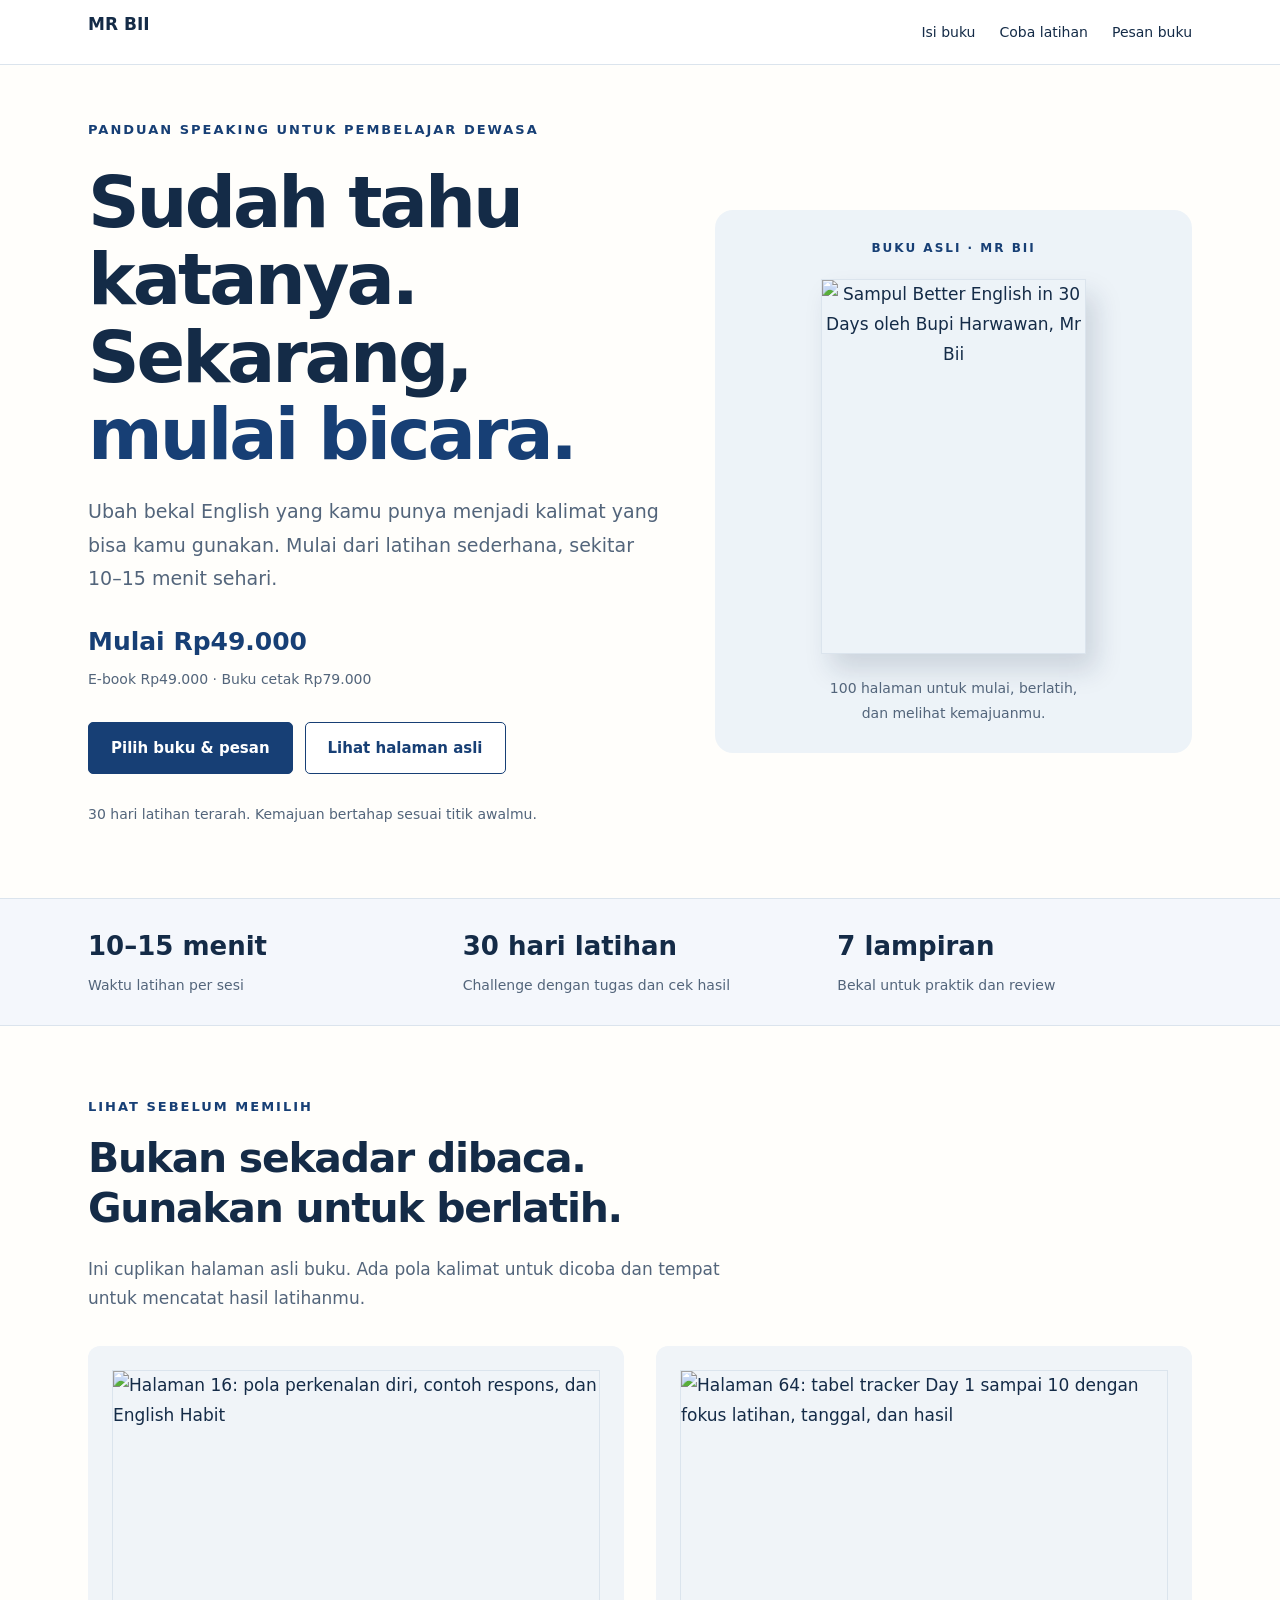
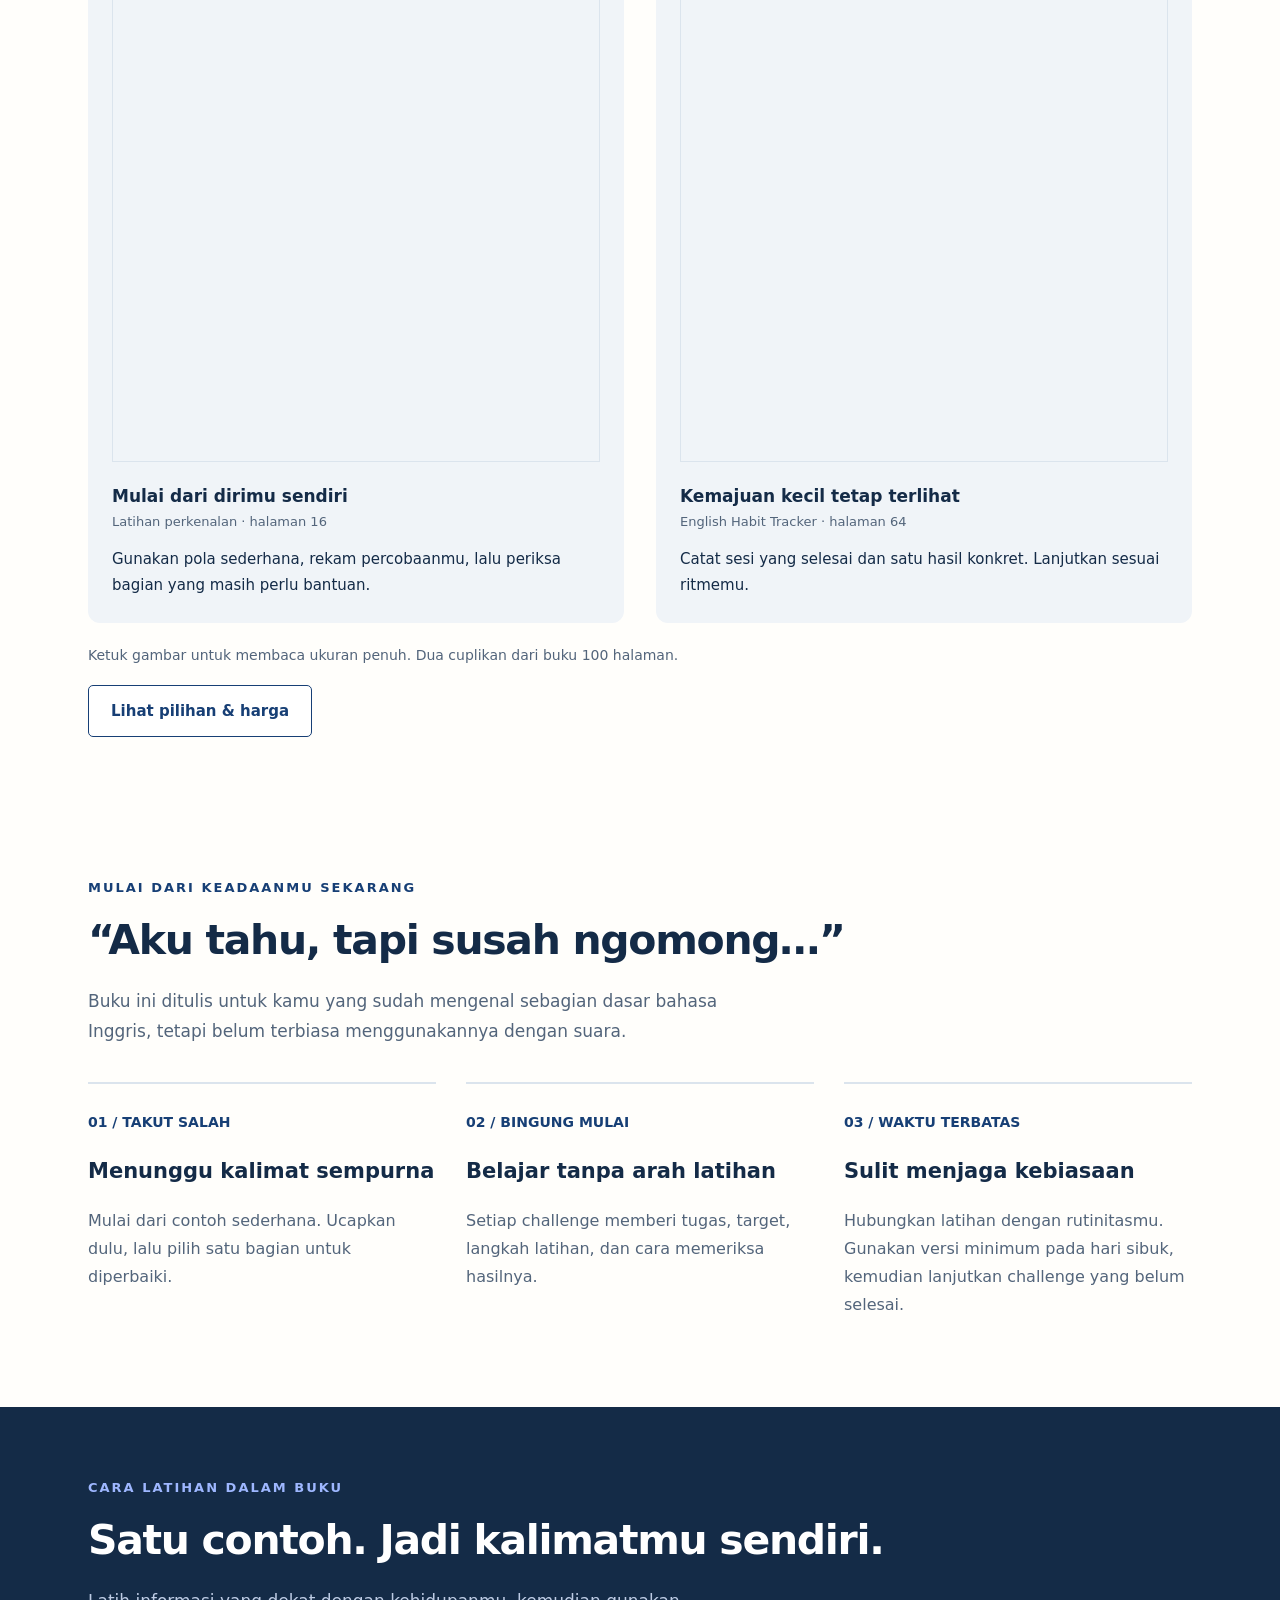
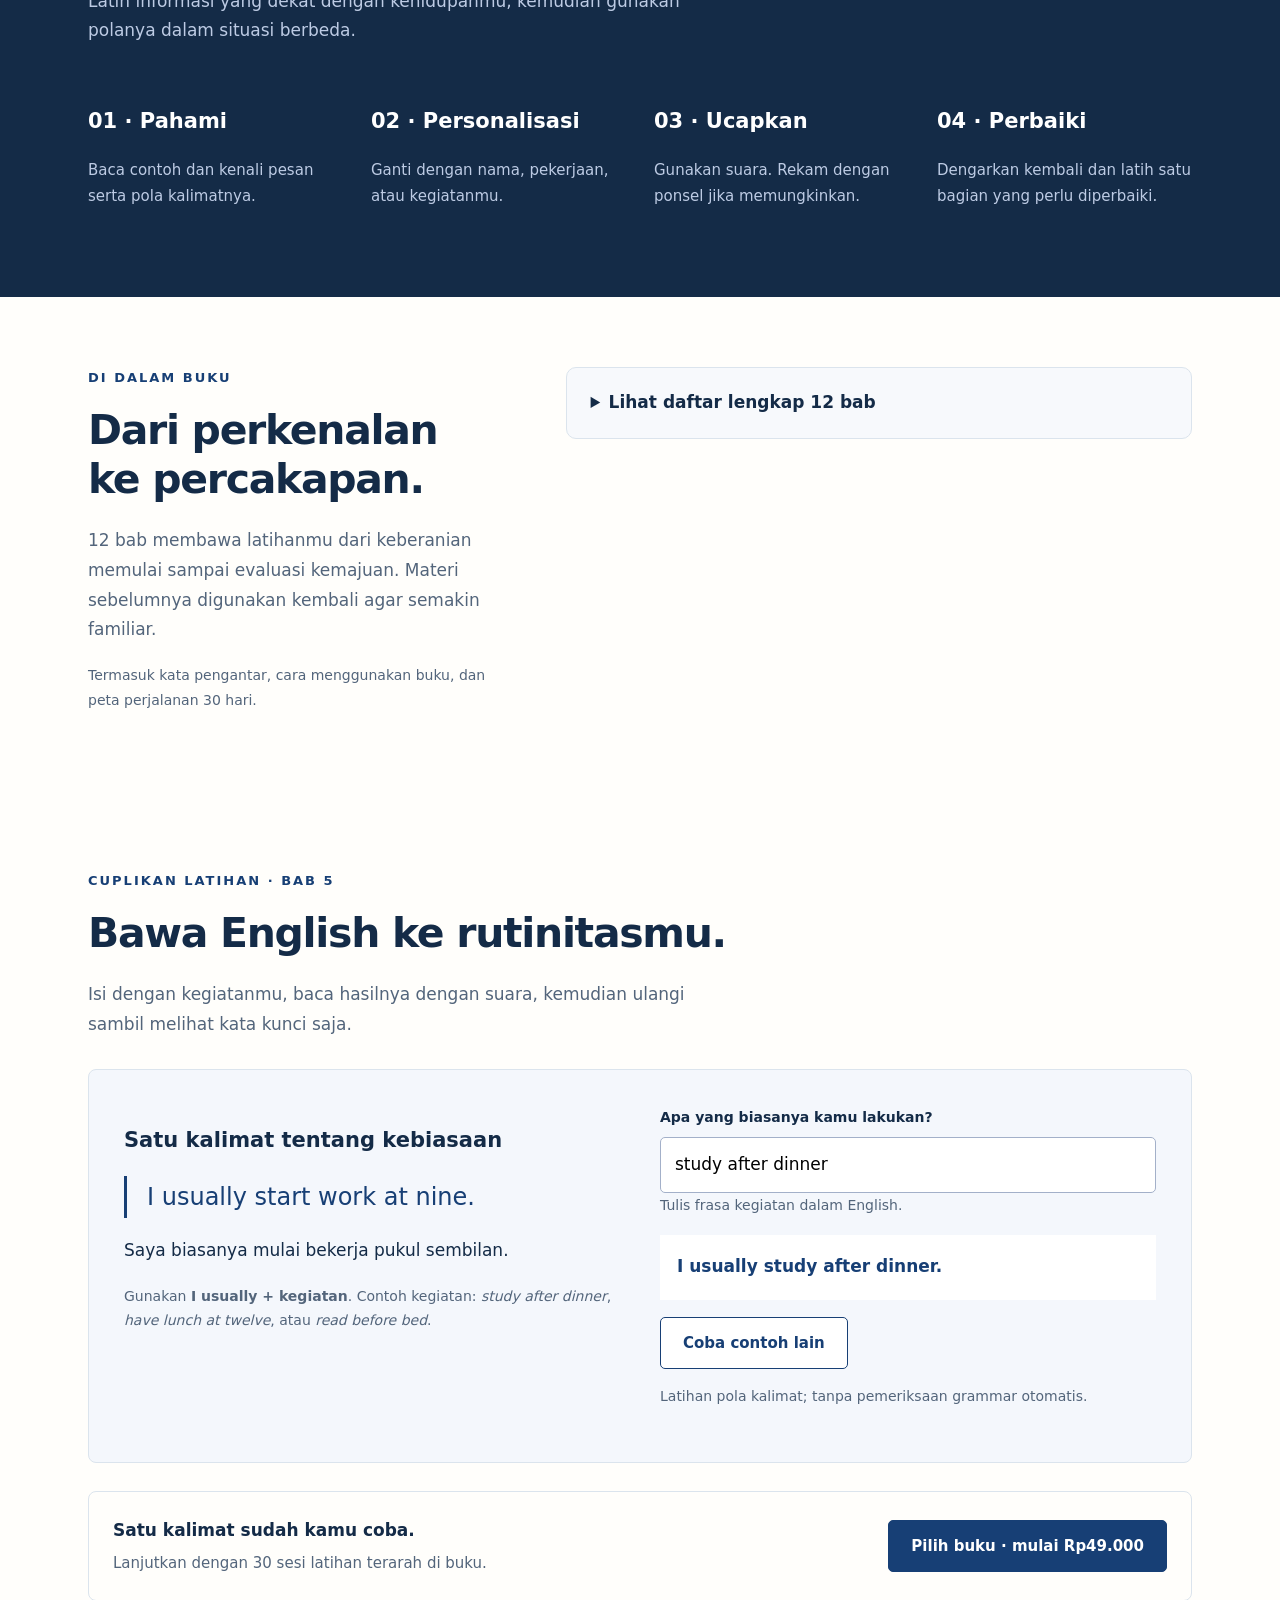
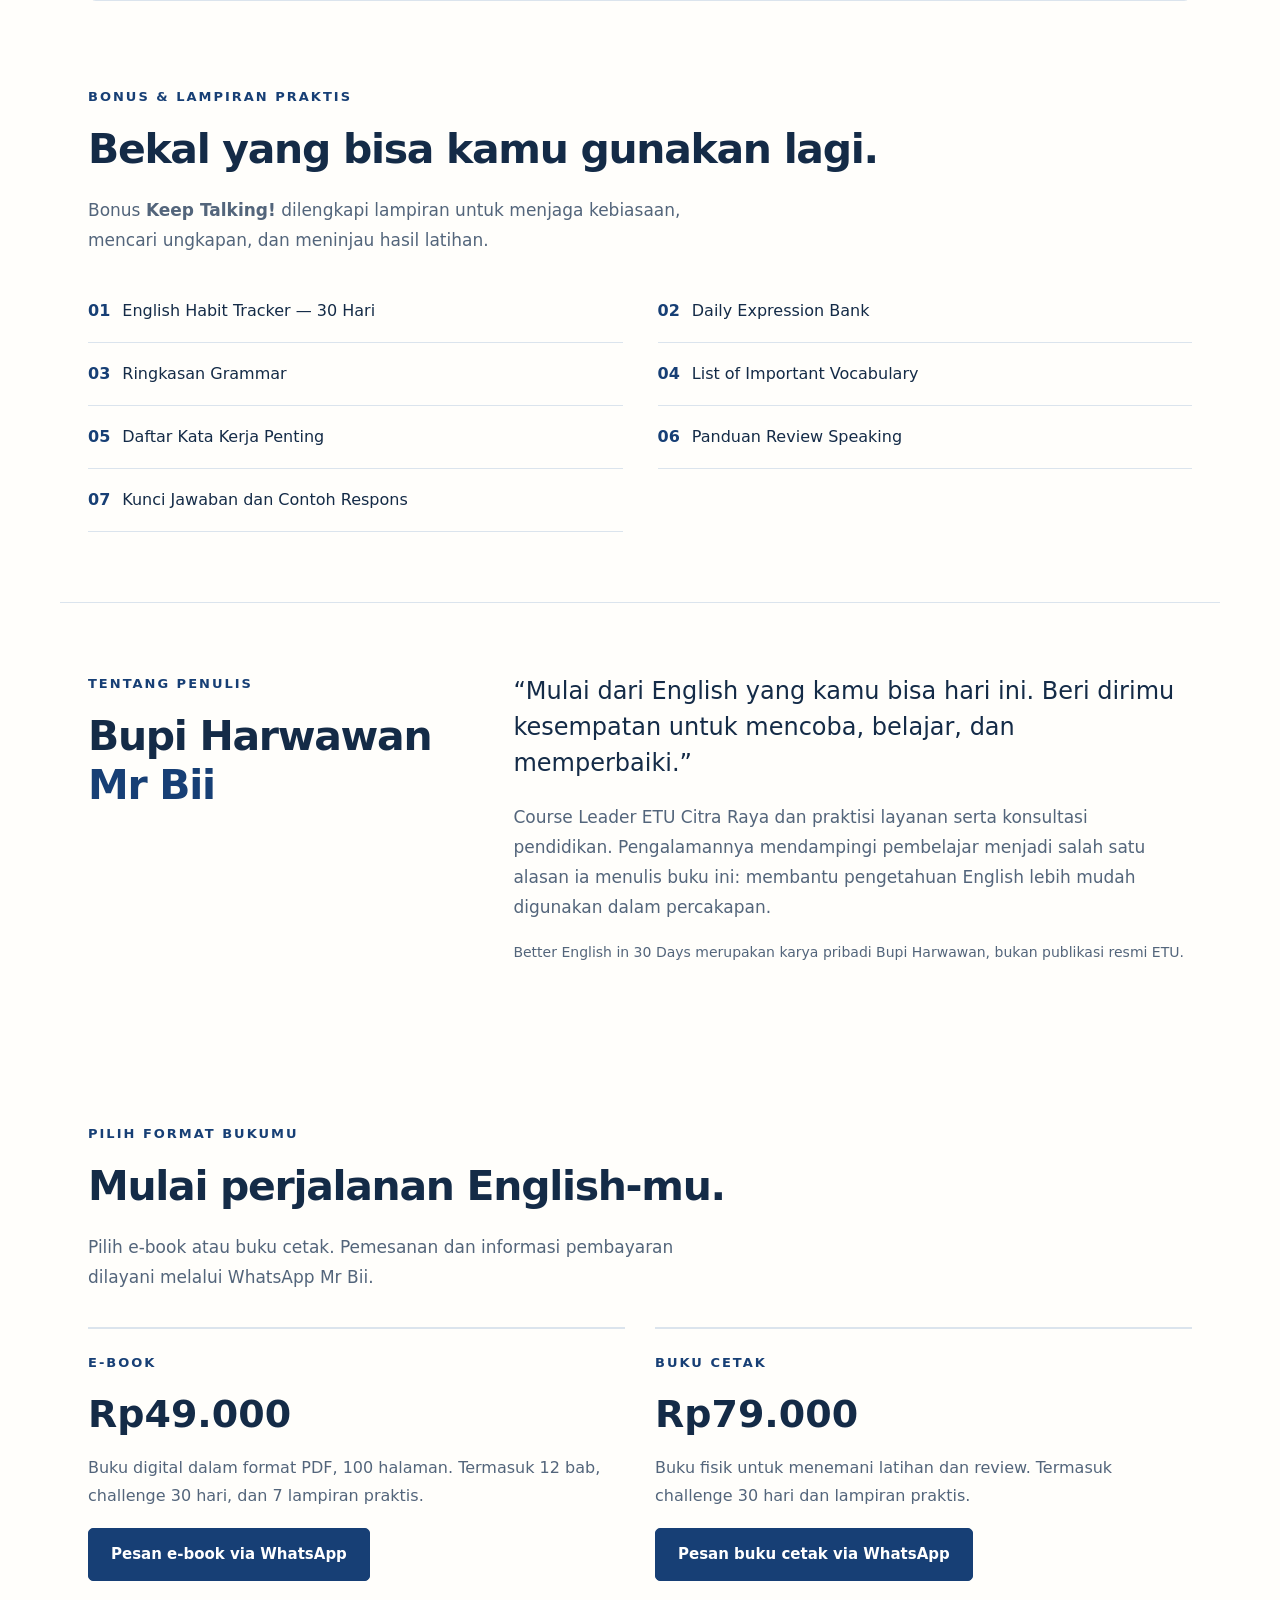
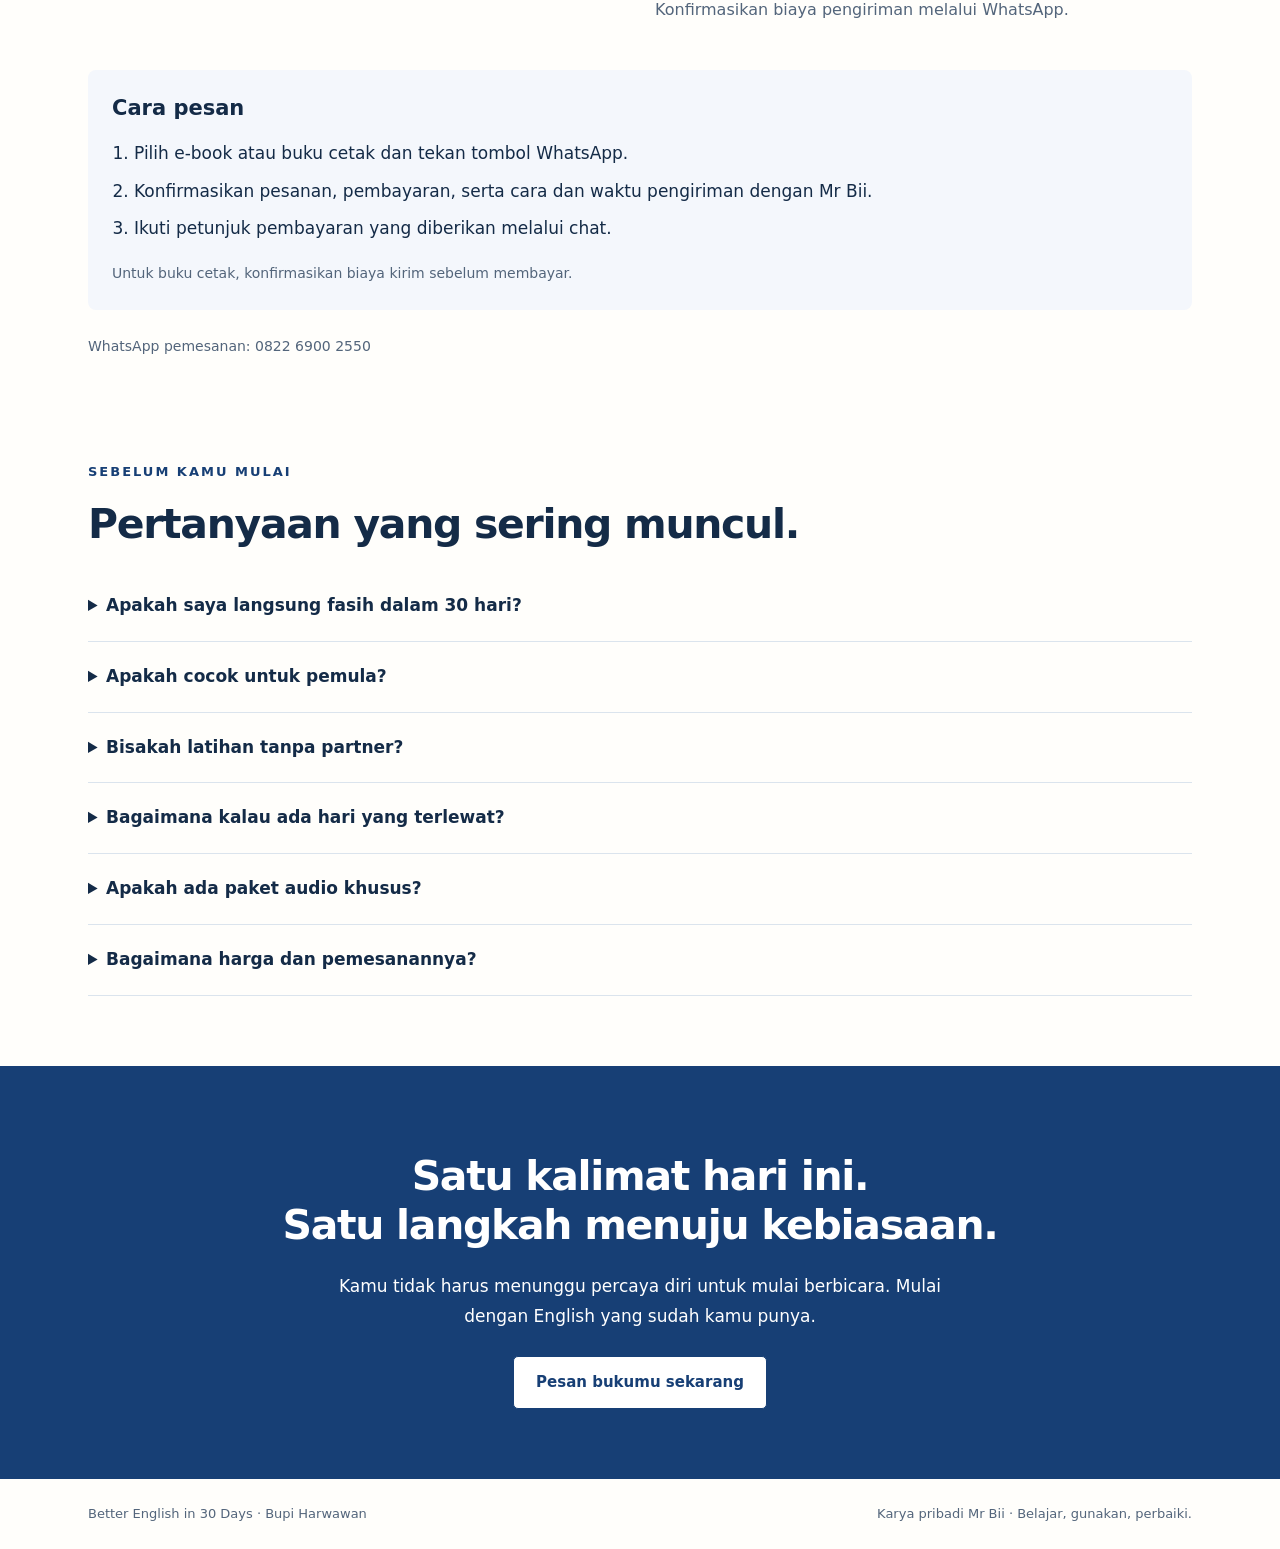
==== commit 21a5554d: "Add files via upload" ====
--- a/index.html
+++ b/index.html
@@ -1,14 +1,19 @@
 <!doctype html><html lang="id"><head><meta charset="utf-8"><meta name="viewport" content="width=device-width,initial-scale=1"><meta name="description" content="Better English in 30 Days oleh Mr Bii. Latihan speaking dewasa 10–15 menit sehari."><title>Better English in 30 Days — Mr Bii</title><style>
 :root{--blue:#2853de;--ink:#14213a;--muted:#57657e;--line:#dce3ef}*{box-sizing:border-box}html{scroll-behavior:smooth;scroll-padding-top:90px}body{margin:0;font:17px/1.75 system-ui,sans-serif;color:var(--ink)}nav{position:sticky;top:0;background:#fffffff5;border-bottom:1px solid var(--line);z-index:2}.wrap,section{max-width:1160px;margin:auto;padding:70px 28px}.nav{padding:18px 28px;display:flex;justify-content:space-between;gap:20px}.brand{font-weight:800}.nav div{display:flex;gap:24px;font-size:14px}a{color:inherit;text-decoration:none}.hero{display:grid;grid-template-columns:1.2fr 1fr;gap:65px;align-items:center}.eyebrow{font-size:13px;text-transform:uppercase;letter-spacing:2px;font-weight:750;color:var(--blue)}h1{font-size:clamp(43px,5.6vw,75px);line-height:1.08;letter-spacing:-3px;margin:22px 0}h1 em{font-style:normal;color:var(--blue)}h2{font-size:clamp(30px,3.2vw,44px);line-height:1.2;letter-spacing:-1.3px;margin:16px 0 22px}h3{font-size:21px;line-height:1.35}p{margin:0 0 18px}.lead{font-size:19px;color:var(--muted)}.intro{max-width:650px;color:var(--muted)}.button{display:inline-block;padding:12px 22px;border-radius:5px;background:var(--blue);color:white;font-size:15px;font-weight:650;border:1px solid var(--blue);cursor:pointer}.secondary{background:white;color:var(--blue)}.actions{display:flex;gap:12px;flex-wrap:wrap;margin:28px 0}.note{font-size:14px;color:var(--muted)}.identity{padding:42px;background:var(--ink);color:white;border-radius:3px}.identity .eyebrow{color:#9eb7ff}.identity h2{font-size:50px;line-height:1.12;margin:38px 0}.identity span{color:#9eb7ff}.identity p{color:#bdcbe4}.identity footer{border-top:1px solid #ffffff35;padding-top:20px;margin-top:30px;font-size:14px}.strip{background:#f4f7fc;border-block:1px solid var(--line)}.stats{display:grid;grid-template-columns:repeat(3,1fr);gap:20px;padding-top:25px;padding-bottom:25px}.stats strong{display:block;font-size:26px}.stats span{font-size:14px;color:var(--muted)}.grid{display:grid;grid-template-columns:repeat(3,1fr);gap:30px;margin-top:35px}.card{border-top:2px solid var(--line);padding-top:23px}.card p{color:var(--muted);font-size:16px}.number{font-size:14px;color:var(--blue);font-weight:750}.dark{background:var(--ink);color:white}.dark .eyebrow{color:#9eb7ff}.dark p{color:#bdcbe4}.steps{display:grid;grid-template-columns:repeat(4,1fr);gap:28px;margin-top:40px}.steps p{font-size:15px}.journey{display:grid;grid-template-columns:.8fr 1.2fr;gap:60px}.chapter{display:grid;grid-template-columns:36px 1fr;gap:17px;padding:18px 0;border-bottom:1px solid var(--line);font-size:16px}.chapter span{color:var(--blue);font-size:14px}.sample{margin-top:30px;padding:35px;background:#f4f7fc;border:1px solid var(--line);border-radius:8px;display:grid;grid-template-columns:1fr 1fr;gap:40px}.expression{border-left:3px solid var(--blue);padding-left:20px;font-size:24px;color:var(--blue)}label{font-size:14px;font-weight:700;display:block;margin-bottom:7px}input{font:inherit;width:100%;padding:12px 14px;border:1px solid #a3b0c9;border-radius:5px}.output{margin:17px 0;padding:17px;background:white;min-height:65px;color:var(--blue);overflow-wrap:anywhere}button{font:inherit}.bonus{display:grid;grid-template-columns:1fr 1fr;gap:0 35px;margin-top:25px}.bonus div{border-bottom:1px solid var(--line);padding:17px 0;font-size:16px}.bonus b{color:var(--blue);margin-right:12px}.author{display:grid;grid-template-columns:.7fr 1.3fr;gap:60px;border-top:1px solid var(--line)}blockquote{margin:0 0 22px;font-size:24px;line-height:1.5}.author p{color:var(--muted)}details{padding:20px 0;border-bottom:1px solid var(--line)}summary{cursor:pointer;font-weight:650}details p{color:var(--muted);margin-top:15px}.closing{background:var(--blue);color:white;text-align:center}.closing p{max-width:650px;margin:0 auto 25px}.closing .button{color:var(--blue);background:white}.bottom{padding-top:24px;padding-bottom:24px;font-size:13px;color:var(--muted);display:flex;justify-content:space-between;gap:20px}:focus-visible{outline:3px solid #e99b1a;outline-offset:5px}@media(max-width:760px){section,.wrap{padding:50px 20px}.nav{padding:15px 20px}.nav div{gap:16px}.nav a:first-child{display:none}.hero,.journey,.sample,.author{grid-template-columns:1fr;gap:30px}h1{letter-spacing:-2px}.identity{padding:30px}.identity h2{font-size:43px}.grid{grid-template-columns:1fr;gap:15px}.steps{grid-template-columns:1fr 1fr}.stats{padding:23px 20px;gap:13px}.stats strong{font-size:20px}.stats span{font-size:13px}.sample{padding:23px}.bonus{grid-template-columns:1fr}.bottom{padding:24px 20px;flex-direction:column;gap:5px}}@media(prefers-reduced-motion:reduce){html{scroll-behavior:auto}}
+
+/* Product previews and responsive purchase flow */
+:root{--blue:#173f75;--ink:#142b47;--muted:#53657b;--line:#dbe4ed}body{background:#fffefb}.hero{gap:55px;padding-top:54px;padding-bottom:54px}.offer{margin-top:25px}.offer strong{display:block;color:var(--blue);font-size:25px}.offer span{font-size:14px;color:var(--muted)}.book-showcase{text-align:center;background:#edf3f8;padding:28px 35px;border-radius:18px}.book-label{font-size:12px;font-weight:750;letter-spacing:2px;color:var(--blue);margin-bottom:20px}.book-showcase img{display:block;width:min(100%,265px);height:auto;margin:auto;box-shadow:10px 16px 25px #142b4726;border:1px solid #dbe4ed}.book-showcase p{font-size:14px;color:var(--muted);margin:22px 0 0}.preview-grid{display:grid;grid-template-columns:1fr 1fr;gap:32px;margin:32px 0 20px}.preview-grid figure{margin:0;padding:24px;background:#f0f4f8;border-radius:12px;min-width:0}.preview-grid img{display:block;width:100%;height:auto;border:1px solid var(--line)}.preview-grid a{display:block}.preview-grid figcaption{padding-top:20px}.preview-grid strong,.preview-grid span{display:block}.preview-grid span{font-size:13px;color:var(--muted)}.preview-grid p{font-size:15px;margin:12px 0 0}.chapter-list{align-self:start;border:1px solid var(--line);padding:20px 24px;border-radius:10px;background:#f7f9fc}.sample-cta{display:flex;align-items:center;justify-content:space-between;gap:24px;margin-top:28px;padding:24px;border:1px solid var(--line);border-radius:8px}.sample-cta p{font-size:15px;color:var(--muted);margin:4px 0 0}.sample-cta .button{flex-shrink:0}.order-guide{margin-top:28px;padding:24px;background:#f4f7fc;border-radius:8px}.order-guide h3{margin:0 0 12px}.order-guide ol{padding-left:22px}.order-guide li{margin-bottom:8px}.order-guide p{margin-bottom:0}.mobile-buy{display:none}.button{min-height:48px;text-align:center}.nav a{display:inline-flex;align-items:center;min-height:44px}.nav{padding-top:10px;padding-bottom:10px}img{max-width:100%}
+@media(max-width:900px){.hero,.journey,.sample,.author{grid-template-columns:1fr;gap:30px}.hero h1{font-size:clamp(38px,7vw,64px);letter-spacing:-1.8px}.book-showcase{max-width:460px;width:100%;justify-self:center}.steps{grid-template-columns:1fr 1fr}.sample-cta{align-items:start;flex-direction:column}}
+@media(max-width:600px){section,.wrap{padding:42px 20px}.nav{padding:8px 20px}.hero{padding-top:32px}.hero h1{font-size:clamp(34px,9vw,48px)}.lead{font-size:17px}.preview-grid{grid-template-columns:1fr;gap:20px}.preview-grid figure{padding:18px}.actions{display:grid;grid-template-columns:1fr}.stats{grid-template-columns:1fr;padding:22px 20px;gap:14px}.stats>div{display:flex;align-items:baseline;justify-content:space-between;gap:16px}.stats strong{font-size:18px;flex-shrink:0}.stats span{text-align:right}.steps{grid-template-columns:1fr;gap:8px}.book-showcase{padding:24px}.sample{padding:20px;gap:20px}.chapter-list{padding:18px}.sample-cta .button{width:100%}.bottom{padding-bottom:110px}.mobile-buy{display:flex;position:fixed;bottom:0;left:0;right:0;z-index:3;align-items:center;justify-content:space-between;gap:12px;padding:12px 20px calc(12px + env(safe-area-inset-bottom));background:#fffffff5;border-top:1px solid var(--line);box-shadow:0 -4px 18px #142b470a}.mobile-buy strong,.mobile-buy span{display:block}.mobile-buy strong{font-size:16px}.mobile-buy span{font-size:12px;color:var(--muted)}.mobile-buy .button{padding:10px 18px}html{scroll-padding-bottom:100px}}
 </style></head><body><nav><div class="wrap nav"><span class="brand">MR BII</span><div><a href="#isi">Isi buku</a><a href="#sample">Coba latihan</a><a href="#pesan">Pesan buku</a></div></div></nav><main>
-<section class="hero"><div><div class="eyebrow">Panduan speaking untuk pembelajar dewasa</div><h1>Sudah tahu katanya.<br>Sekarang, <em>mulai bicara.</em></h1><p class="lead">Ubah bekal English yang kamu punya menjadi kalimat yang bisa kamu gunakan. Mulai dari latihan sederhana, sekitar 10–15 menit sehari.</p><div class="actions"><a class="button" href="#pesan">Pilih format & pesan</a><a class="button secondary" href="#isi">Jelajahi isi buku</a></div><p class="note">30 hari latihan terarah. Kemajuan bertahap sesuai titik awalmu.</p></div><aside class="identity"><div class="eyebrow">The 30-day speaking journey</div><h2>Better English<br>in <span>30 Days.</span></h2><p>Pahami. Personalisasi.<br>Ucapkan. Perbaiki.</p><footer>Bupi Harwawan · Mr Bii</footer></aside></section>
+<section class="hero"><div><div class="eyebrow">Panduan speaking untuk pembelajar dewasa</div><h1>Sudah tahu katanya.<br>Sekarang, <em>mulai bicara.</em></h1><p class="lead">Ubah bekal English yang kamu punya menjadi kalimat yang bisa kamu gunakan. Mulai dari latihan sederhana, sekitar 10–15 menit sehari.</p><p class="offer"><strong>Mulai Rp49.000</strong><span>E-book Rp49.000 · Buku cetak Rp79.000</span></p><div class="actions"><a class="button" href="#pesan">Pilih buku & pesan</a><a class="button secondary" href="#preview">Lihat halaman asli</a></div><p class="note">30 hari latihan terarah. Kemajuan bertahap sesuai titik awalmu.</p></div><aside class="book-showcase"><div class="book-label">BUKU ASLI · MR BII</div><img src="assets/cover.webp" width="705" height="1000" fetchpriority="high" alt="Sampul Better English in 30 Days oleh Bupi Harwawan, Mr Bii"><p>100 halaman untuk mulai, berlatih,<br>dan melihat kemajuanmu.</p></aside></section>
 <div class="strip"><div class="wrap stats"><div><strong>10–15 menit</strong><span>Waktu latihan per sesi</span></div><div><strong>30 hari latihan</strong><span>Challenge dengan tugas dan cek hasil</span></div><div><strong>7 lampiran</strong><span>Bekal untuk praktik dan review</span></div></div></div>
-<section><div class="eyebrow">Mulai dari keadaanmu sekarang</div><h2>“Aku tahu, tapi susah ngomong…”</h2><p class="intro">Buku ini ditulis untuk kamu yang sudah mengenal sebagian dasar bahasa Inggris, tetapi belum terbiasa menggunakannya dengan suara.</p><div class="grid"><article class="card"><span class="number">01 / TAKUT SALAH</span><h3>Menunggu kalimat sempurna</h3><p>Mulai dari contoh sederhana. Ucapkan dulu, lalu pilih satu bagian untuk diperbaiki.</p></article><article class="card"><span class="number">02 / BINGUNG MULAI</span><h3>Belajar tanpa arah latihan</h3><p>Setiap challenge memberi tugas, target, langkah latihan, dan cara memeriksa hasilnya.</p></article><article class="card"><span class="number">03 / WAKTU TERBATAS</span><h3>Sulit menjaga kebiasaan</h3><p>Hubungkan latihan dengan rutinitasmu. Gunakan versi minimum pada hari sibuk, kemudian lanjutkan challenge yang belum selesai.</p></article></div></section>
+<section id="preview"><div class="eyebrow">Lihat sebelum memilih</div><h2>Bukan sekadar dibaca.<br>Gunakan untuk berlatih.</h2><p class="intro">Ini cuplikan halaman asli buku. Ada pola kalimat untuk dicoba dan tempat untuk mencatat hasil latihanmu.</p><div class="preview-grid"><figure><a href="assets/latihan-perkenalan.webp" target="_blank" rel="noopener" aria-label="Buka cuplikan latihan perkenalan dalam ukuran penuh"><img src="assets/latihan-perkenalan.webp" width="987" height="1400" loading="lazy" decoding="async" alt="Halaman 16: pola perkenalan diri, contoh respons, dan English Habit"></a><figcaption><strong>Mulai dari dirimu sendiri</strong><span>Latihan perkenalan · halaman 16</span><p>Gunakan pola sederhana, rekam percobaanmu, lalu periksa bagian yang masih perlu bantuan.</p></figcaption></figure><figure><a href="assets/habit-tracker.webp" target="_blank" rel="noopener" aria-label="Buka cuplikan habit tracker dalam ukuran penuh"><img src="assets/habit-tracker.webp" width="987" height="1400" loading="lazy" decoding="async" alt="Halaman 64: tabel tracker Day 1 sampai 10 dengan fokus latihan, tanggal, dan hasil"></a><figcaption><strong>Kemajuan kecil tetap terlihat</strong><span>English Habit Tracker · halaman 64</span><p>Catat sesi yang selesai dan satu hasil konkret. Lanjutkan sesuai ritmemu.</p></figcaption></figure></div><p class="note">Ketuk gambar untuk membaca ukuran penuh. Dua cuplikan dari buku 100 halaman.</p><a class="button secondary" href="#pesan">Lihat pilihan & harga</a></section><section><div class="eyebrow">Mulai dari keadaanmu sekarang</div><h2>“Aku tahu, tapi susah ngomong…”</h2><p class="intro">Buku ini ditulis untuk kamu yang sudah mengenal sebagian dasar bahasa Inggris, tetapi belum terbiasa menggunakannya dengan suara.</p><div class="grid"><article class="card"><span class="number">01 / TAKUT SALAH</span><h3>Menunggu kalimat sempurna</h3><p>Mulai dari contoh sederhana. Ucapkan dulu, lalu pilih satu bagian untuk diperbaiki.</p></article><article class="card"><span class="number">02 / BINGUNG MULAI</span><h3>Belajar tanpa arah latihan</h3><p>Setiap challenge memberi tugas, target, langkah latihan, dan cara memeriksa hasilnya.</p></article><article class="card"><span class="number">03 / WAKTU TERBATAS</span><h3>Sulit menjaga kebiasaan</h3><p>Hubungkan latihan dengan rutinitasmu. Gunakan versi minimum pada hari sibuk, kemudian lanjutkan challenge yang belum selesai.</p></article></div></section>
 <div class="dark"><section><div class="eyebrow">Cara latihan dalam buku</div><h2>Satu contoh. Jadi kalimatmu sendiri.</h2><p class="intro">Latih informasi yang dekat dengan kehidupanmu, kemudian gunakan polanya dalam situasi berbeda.</p><div class="steps"><article><h3>01 · Pahami</h3><p>Baca contoh dan kenali pesan serta pola kalimatnya.</p></article><article><h3>02 · Personalisasi</h3><p>Ganti dengan nama, pekerjaan, atau kegiatanmu.</p></article><article><h3>03 · Ucapkan</h3><p>Gunakan suara. Rekam dengan ponsel jika memungkinkan.</p></article><article><h3>04 · Perbaiki</h3><p>Dengarkan kembali dan latih satu bagian yang perlu diperbaiki.</p></article></div></section></div>
-<section id="isi" class="journey"><div><div class="eyebrow">Di dalam buku</div><h2>Dari perkenalan<br>ke percakapan.</h2><p class="intro">12 bab membawa latihanmu dari keberanian memulai sampai evaluasi kemajuan. Materi sebelumnya digunakan kembali agar semakin familiar.</p><p class="note">Termasuk kata pengantar, cara menggunakan buku, dan peta perjalanan 30 hari.</p></div><div id="chapters"></div></section>
-<section id="sample"><div class="eyebrow">Cuplikan latihan · Bab 5</div><h2>Bawa English ke rutinitasmu.</h2><p class="intro">Isi dengan kegiatanmu, baca hasilnya dengan suara, kemudian ulangi sambil melihat kata kunci saja.</p><div class="sample"><div><h3>Satu kalimat tentang kebiasaan</h3><p class="expression">I usually start work at nine.</p><p>Saya biasanya mulai bekerja pukul sembilan.</p><p class="note">Gunakan <b>I usually + kegiatan</b>. Contoh kegiatan: <i>study after dinner</i>, <i>have lunch at twelve</i>, atau <i>read before bed</i>.</p></div><div><label for="activity">Apa yang biasanya kamu lakukan?</label><input id="activity" value="study after dinner" maxlength="160" autocomplete="off" aria-describedby="tip"><p class="note" id="tip">Tulis frasa kegiatan dalam English.</p><div class="output" aria-live="polite"><strong id="sentence">I usually study after dinner.</strong></div><button class="button secondary" id="example" type="button">Coba contoh lain</button><p class="note" style="margin-top:15px">Latihan pola kalimat; tanpa pemeriksaan grammar otomatis.</p></div></div></section>
+<section id="isi" class="journey"><div><div class="eyebrow">Di dalam buku</div><h2>Dari perkenalan<br>ke percakapan.</h2><p class="intro">12 bab membawa latihanmu dari keberanian memulai sampai evaluasi kemajuan. Materi sebelumnya digunakan kembali agar semakin familiar.</p><p class="note">Termasuk kata pengantar, cara menggunakan buku, dan peta perjalanan 30 hari.</p></div><details class="chapter-list"><summary>Lihat daftar lengkap 12 bab</summary><div id="chapters"></div></details></section>
+<section id="sample"><div class="eyebrow">Cuplikan latihan · Bab 5</div><h2>Bawa English ke rutinitasmu.</h2><p class="intro">Isi dengan kegiatanmu, baca hasilnya dengan suara, kemudian ulangi sambil melihat kata kunci saja.</p><div class="sample"><div><h3>Satu kalimat tentang kebiasaan</h3><p class="expression">I usually start work at nine.</p><p>Saya biasanya mulai bekerja pukul sembilan.</p><p class="note">Gunakan <b>I usually + kegiatan</b>. Contoh kegiatan: <i>study after dinner</i>, <i>have lunch at twelve</i>, atau <i>read before bed</i>.</p></div><div><label for="activity">Apa yang biasanya kamu lakukan?</label><input id="activity" value="study after dinner" maxlength="160" autocomplete="off" aria-describedby="tip"><p class="note" id="tip">Tulis frasa kegiatan dalam English.</p><div class="output" aria-live="polite"><strong id="sentence">I usually study after dinner.</strong></div><button class="button secondary" id="example" type="button">Coba contoh lain</button><p class="note" style="margin-top:15px">Latihan pola kalimat; tanpa pemeriksaan grammar otomatis.</p></div></div><div class="sample-cta"><div><strong>Satu kalimat sudah kamu coba.</strong><p>Lanjutkan dengan 30 sesi latihan terarah di buku.</p></div><a class="button" href="#pesan">Pilih buku · mulai Rp49.000</a></div></section>
 <section style="padding-top:15px"><div class="eyebrow">Bonus & lampiran praktis</div><h2>Bekal yang bisa kamu gunakan lagi.</h2><p class="intro">Bonus <b>Keep Talking!</b> dilengkapi lampiran untuk menjaga kebiasaan, mencari ungkapan, dan meninjau hasil latihan.</p><div class="bonus"><div><b>01</b>English Habit Tracker — 30 Hari</div><div><b>02</b>Daily Expression Bank</div><div><b>03</b>Ringkasan Grammar</div><div><b>04</b>List of Important Vocabulary</div><div><b>05</b>Daftar Kata Kerja Penting</div><div><b>06</b>Panduan Review Speaking</div><div><b>07</b>Kunci Jawaban dan Contoh Respons</div></div></section>
 <section class="author"><div><div class="eyebrow">Tentang penulis</div><h2>Bupi Harwawan<br><span style="color:var(--blue)">Mr Bii</span></h2></div><div><blockquote>“Mulai dari English yang kamu bisa hari ini. Beri dirimu kesempatan untuk mencoba, belajar, dan memperbaiki.”</blockquote><p>Course Leader ETU Citra Raya dan praktisi layanan serta konsultasi pendidikan. Pengalamannya mendampingi pembelajar menjadi salah satu alasan ia menulis buku ini: membantu pengetahuan English lebih mudah digunakan dalam percakapan.</p><p class="note">Better English in 30 Days merupakan karya pribadi Bupi Harwawan, bukan publikasi resmi ETU.</p></div></section>
-<section id="pesan"><div class="eyebrow">Pilih format bukumu</div><h2>Mulai perjalanan English-mu.</h2><p class="intro">Pilih e-book atau buku cetak. Pemesanan dan informasi pembayaran dilayani melalui WhatsApp Mr Bii.</p><div class="grid" style="grid-template-columns:repeat(auto-fit,minmax(240px,1fr))"><article class="card"><div class="eyebrow">E-book</div><h3 style="font-size:38px;margin:14px 0">Rp49.000</h3><p>Buku dalam format digital untuk menemani latihanmu.</p><a class="button" href="https://wa.me/6282269002550?text=Halo%20Mr%20Bii%2C%20saya%20ingin%20memesan%20e-book%20Better%20English%20in%2030%20Days%20seharga%20Rp49.000.%20Mohon%20informasi%20pembayaran." target="_blank" rel="noopener noreferrer">Pesan e-book via WhatsApp</a></article><article class="card"><div class="eyebrow">Buku cetak</div><h3 style="font-size:38px;margin:14px 0">Rp79.000</h3><p>Buku fisik untuk dibaca dan digunakan saat berlatih.</p><a class="button" href="https://wa.me/6282269002550?text=Halo%20Mr%20Bii%2C%20saya%20ingin%20memesan%20buku%20cetak%20Better%20English%20in%2030%20Days%20seharga%20Rp79.000.%20Mohon%20informasi%20pembayaran%20dan%20pengiriman." target="_blank" rel="noopener noreferrer">Pesan buku cetak via WhatsApp</a><p class="note" style="margin-top:15px">Konfirmasikan biaya pengiriman melalui WhatsApp.</p></article></div><p class="note" style="margin-top:24px">WhatsApp pemesanan: 0822 6900 2550</p></section><section id="faq" style="padding-top:15px"><div class="eyebrow">Sebelum kamu mulai</div><h2>Pertanyaan yang sering muncul.</h2><details><summary>Apakah saya langsung fasih dalam 30 hari?</summary><p>30 hari adalah urutan latihan, bukan jaminan kefasihan. Buku ini membantu membangun kebiasaan berbicara dan melihat perkembangan dari rekaman, kejelasan pesan, pola kalimat, serta bantuan yang digunakan.</p></details><details><summary>Apakah cocok untuk pemula?</summary><p>Ditujukan untuk pembelajar dewasa yang sudah mengenal sebagian dasar English. Pemula tanpa dasar sama sekali mungkin membutuhkan bantuan tambahan.</p></details><details><summary>Bisakah latihan tanpa partner?</summary><p>Bisa. Challenge dapat dilakukan secara mandiri melalui rekaman suara dan role-play. Partner membantu latihan dua arah jika tersedia.</p></details><details><summary>Bagaimana kalau ada hari yang terlewat?</summary><p>Lanjutkan dari Day terakhir yang belum selesai. Kamu tidak wajib menyelesaikan seluruh latihan dalam 30 hari kalender berturut-turut.</p></details><details><summary>Apakah ada paket audio khusus?</summary><p>Edisi ini tidak menyertakan paket audio khusus dari penulis. Siapkan perekam suara di ponsel dan kamus yang menyediakan model pengucapan.</p></details><details><summary>Bagaimana harga dan pemesanannya?</summary><p>E-book tersedia seharga Rp49.000 dan buku cetak Rp79.000. Pilih format di bagian pemesanan untuk membuka WhatsApp ke 0822 6900 2550. Informasi pembayaran dan pengiriman dikonfirmasi melalui chat.</p></details></section>
-<div class="closing"><section><h2>Satu kalimat hari ini.<br>Satu langkah menuju kebiasaan.</h2><p>Kamu tidak harus menunggu percaya diri untuk mulai berbicara. Mulai dengan English yang sudah kamu punya.</p><a class="button" href="#pesan">Pesan bukumu sekarang</a></section></div></main><footer class="wrap bottom"><span>Better English in 30 Days · Bupi Harwawan</span><span>Karya pribadi Mr Bii · Belajar, gunakan, perbaiki.</span></footer>
+<section id="pesan"><div class="eyebrow">Pilih format bukumu</div><h2>Mulai perjalanan English-mu.</h2><p class="intro">Pilih e-book atau buku cetak. Pemesanan dan informasi pembayaran dilayani melalui WhatsApp Mr Bii.</p><div class="grid" style="grid-template-columns:repeat(auto-fit,minmax(240px,1fr))"><article class="card"><div class="eyebrow">E-book</div><h3 style="font-size:38px;margin:14px 0">Rp49.000</h3><p>Buku digital dalam format PDF, 100 halaman. Termasuk 12 bab, challenge 30 hari, dan 7 lampiran praktis.</p><a class="button" href="https://wa.me/6282269002550?text=Halo%20Mr%20Bii%2C%20saya%20ingin%20memesan%20e-book%20Better%20English%20in%2030%20Days%20seharga%20Rp49.000.%20Mohon%20informasi%20pembayaran." target="_blank" rel="noopener noreferrer">Pesan e-book via WhatsApp</a></article><article class="card"><div class="eyebrow">Buku cetak</div><h3 style="font-size:38px;margin:14px 0">Rp79.000</h3><p>Buku fisik untuk menemani latihan dan review. Termasuk challenge 30 hari dan lampiran praktis.</p><a class="button" href="https://wa.me/6282269002550?text=Halo%20Mr%20Bii%2C%20saya%20ingin%20memesan%20buku%20cetak%20Better%20English%20in%2030%20Days%20seharga%20Rp79.000.%20Mohon%20informasi%20pembayaran%20dan%20pengiriman." target="_blank" rel="noopener noreferrer">Pesan buku cetak via WhatsApp</a><p class="note" style="margin-top:15px">Konfirmasikan biaya pengiriman melalui WhatsApp.</p></article></div><div class="order-guide"><h3>Cara pesan</h3><ol><li>Pilih e-book atau buku cetak dan tekan tombol WhatsApp.</li><li>Konfirmasikan pesanan, pembayaran, serta cara dan waktu pengiriman dengan Mr Bii.</li><li>Ikuti petunjuk pembayaran yang diberikan melalui chat.</li></ol><p class="note">Untuk buku cetak, konfirmasikan biaya kirim sebelum membayar.</p></div><p class="note" style="margin-top:24px">WhatsApp pemesanan: 0822 6900 2550</p></section><section id="faq" style="padding-top:15px"><div class="eyebrow">Sebelum kamu mulai</div><h2>Pertanyaan yang sering muncul.</h2><details><summary>Apakah saya langsung fasih dalam 30 hari?</summary><p>30 hari adalah urutan latihan, bukan jaminan kefasihan. Buku ini membantu membangun kebiasaan berbicara dan melihat perkembangan dari rekaman, kejelasan pesan, pola kalimat, serta bantuan yang digunakan.</p></details><details><summary>Apakah cocok untuk pemula?</summary><p>Ditujukan untuk pembelajar dewasa yang sudah mengenal sebagian dasar English. Pemula tanpa dasar sama sekali mungkin membutuhkan bantuan tambahan.</p></details><details><summary>Bisakah latihan tanpa partner?</summary><p>Bisa. Challenge dapat dilakukan secara mandiri melalui rekaman suara dan role-play. Partner membantu latihan dua arah jika tersedia.</p></details><details><summary>Bagaimana kalau ada hari yang terlewat?</summary><p>Lanjutkan dari Day terakhir yang belum selesai. Kamu tidak wajib menyelesaikan seluruh latihan dalam 30 hari kalender berturut-turut.</p></details><details><summary>Apakah ada paket audio khusus?</summary><p>Edisi ini tidak menyertakan paket audio khusus dari penulis. Siapkan perekam suara di ponsel dan kamus yang menyediakan model pengucapan.</p></details><details><summary>Bagaimana harga dan pemesanannya?</summary><p>E-book tersedia seharga Rp49.000 dan buku cetak Rp79.000. Pilih format di bagian pemesanan untuk membuka WhatsApp ke 0822 6900 2550. Informasi pembayaran dan pengiriman dikonfirmasi melalui chat.</p></details></section>
+<div class="closing"><section><h2>Satu kalimat hari ini.<br>Satu langkah menuju kebiasaan.</h2><p>Kamu tidak harus menunggu percaya diri untuk mulai berbicara. Mulai dengan English yang sudah kamu punya.</p><a class="button" href="#pesan">Pesan bukumu sekarang</a></section></div></main><footer class="wrap bottom"><span>Better English in 30 Days · Bupi Harwawan</span><span>Karya pribadi Mr Bii · Belajar, gunakan, perbaiki.</span></footer><div class="mobile-buy"><div><strong>Mulai Rp49.000</strong><span>E-book & buku cetak</span></div><a class="button" href="#pesan">Pilih buku</a></div>
 <script>const chapters=['Kenapa English-mu Belum Keluar Saat Ngomong?','Bangun Keberanian dan English Habit-mu','Susun Kalimat Pertamamu','Ceritakan Dirimu dengan Percaya Diri','Bawa English ke Rutinitasmu','Lihat Sekitar, Mulai Bercerita','Bertanya, Menjawab, dan Meminta Penjelasan','Gunakan English dalam Situasi Nyata','Ceritakan Apa yang Sudah Terjadi','Bicarakan Rencana dan Keinginanmu','Bikin Percakapan Lebih Hidup','Lihat Kemajuanmu dan Teruskan Perjalananmu'];chapters.forEach((name,i)=>{const row=document.createElement('div');row.className='chapter';const n=document.createElement('span');n.textContent=String(i+1).padStart(2,'0');const t=document.createElement('strong');t.textContent=name;row.append(n,t);document.getElementById('chapters').append(row)});const activity=document.getElementById('activity'),sentence=document.getElementById('sentence');function update(){const v=activity.value.trim().replace(/[.!?]+$/,'');sentence.textContent=v?'I usually '+v+'.':'Isi satu kegiatan untuk membuat kalimatmu.'}activity.addEventListener('input',update);const examples=['study after dinner','have lunch at twelve','read before bed','start work at nine'];let i=0;document.getElementById('example').addEventListener('click',()=>{i=(i+1)%examples.length;activity.value=examples[i];update()});</script></body></html>
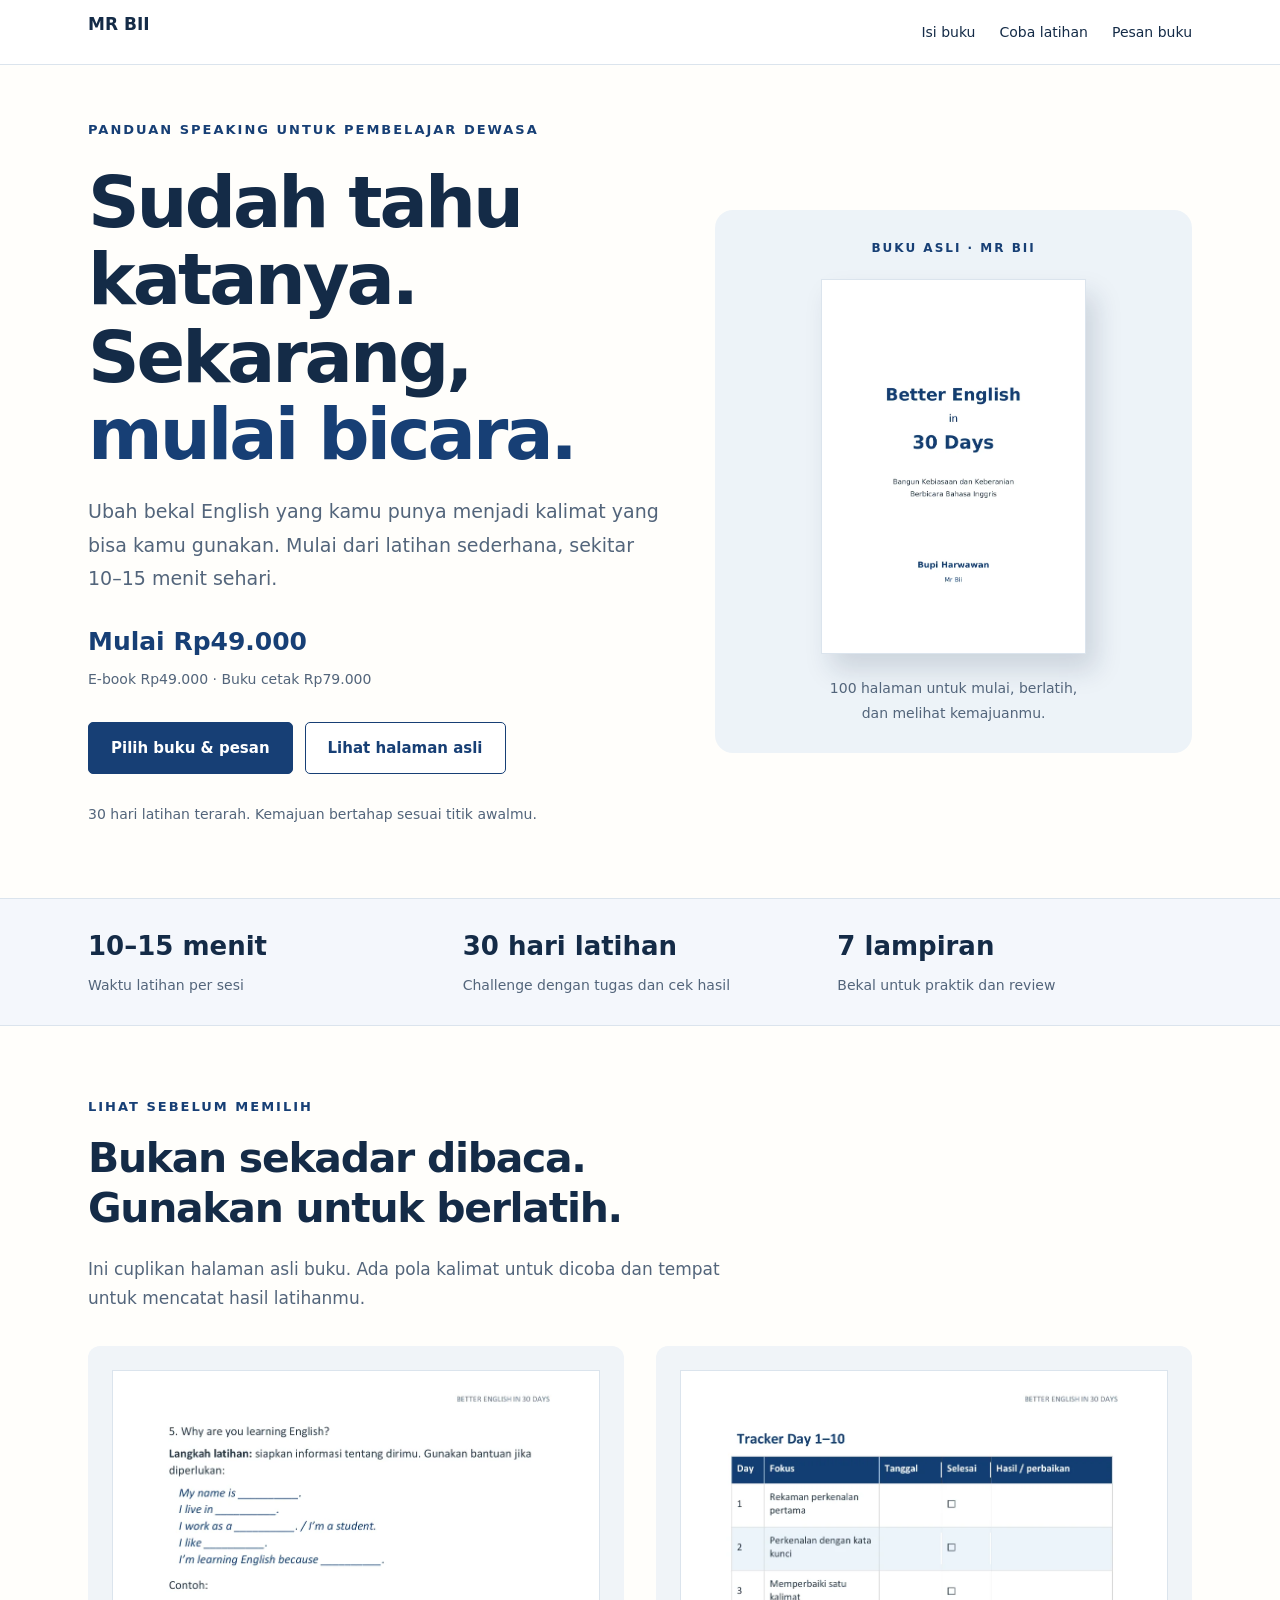
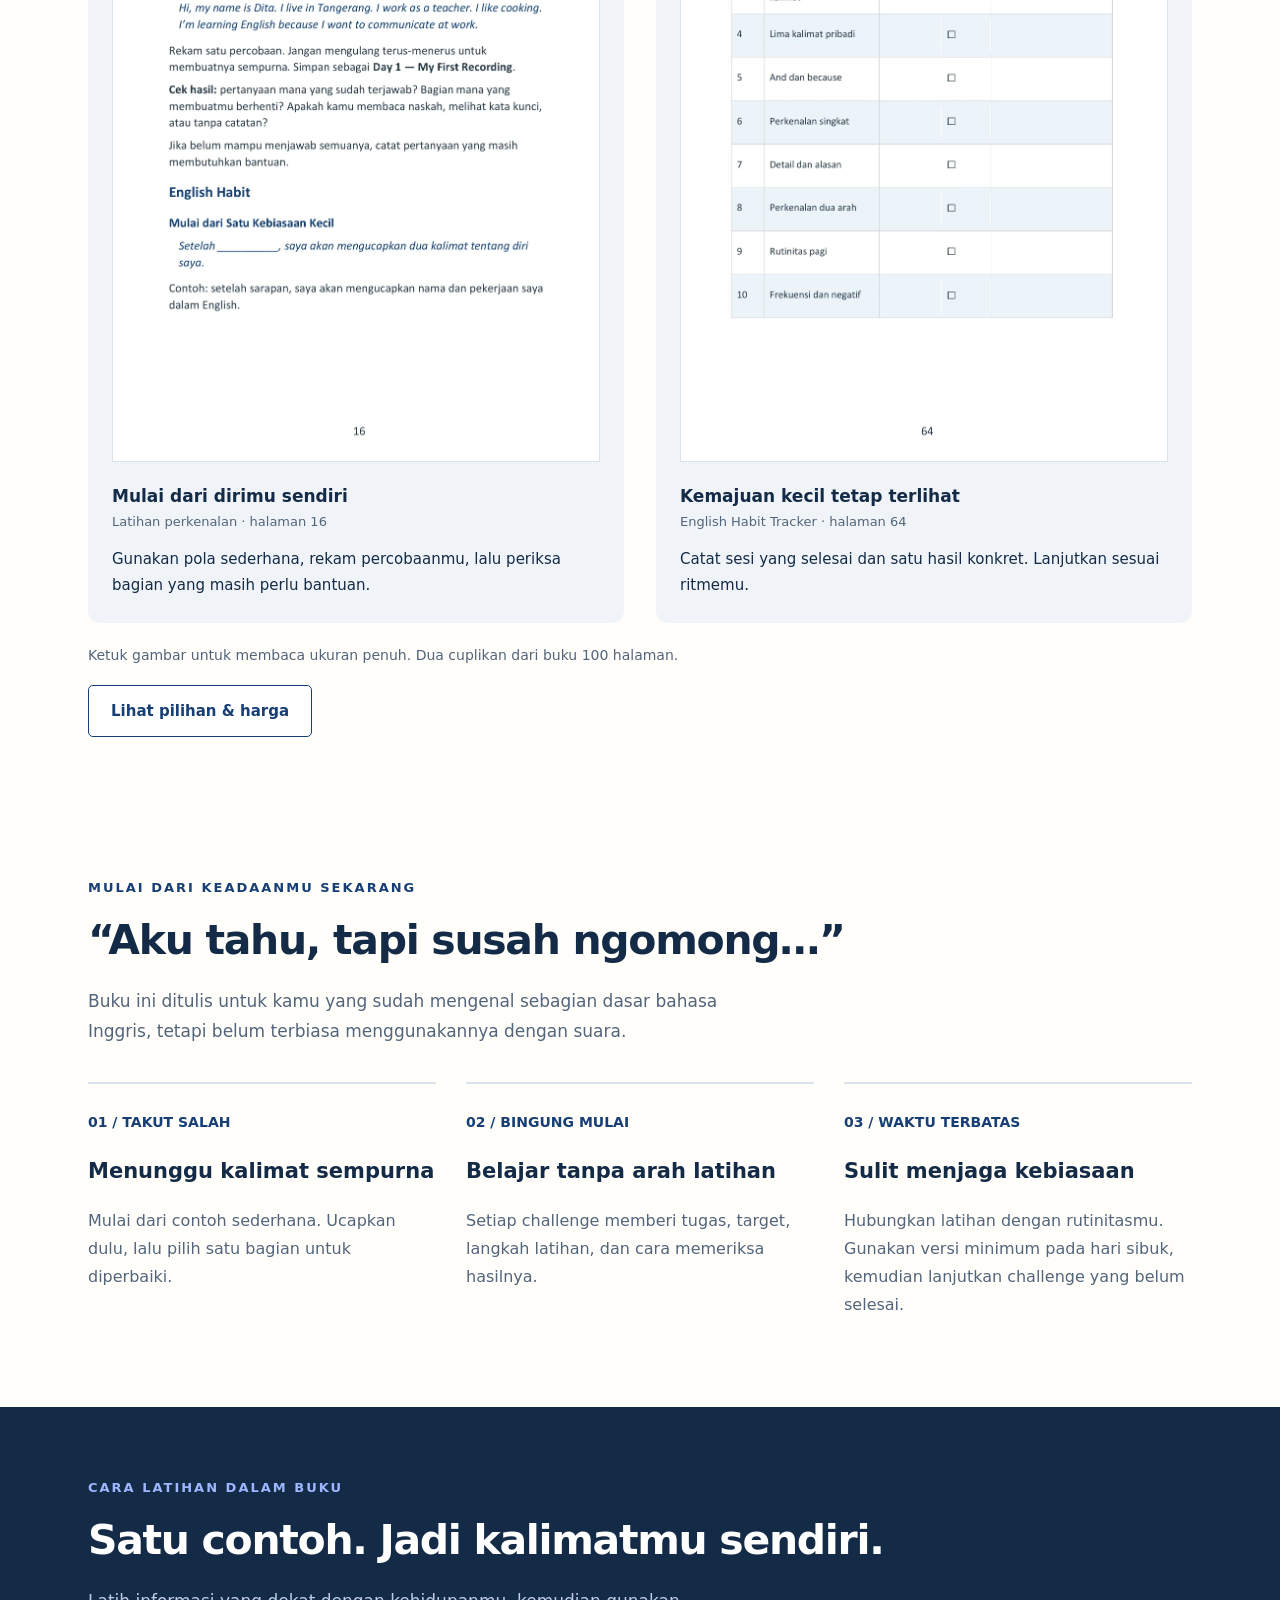
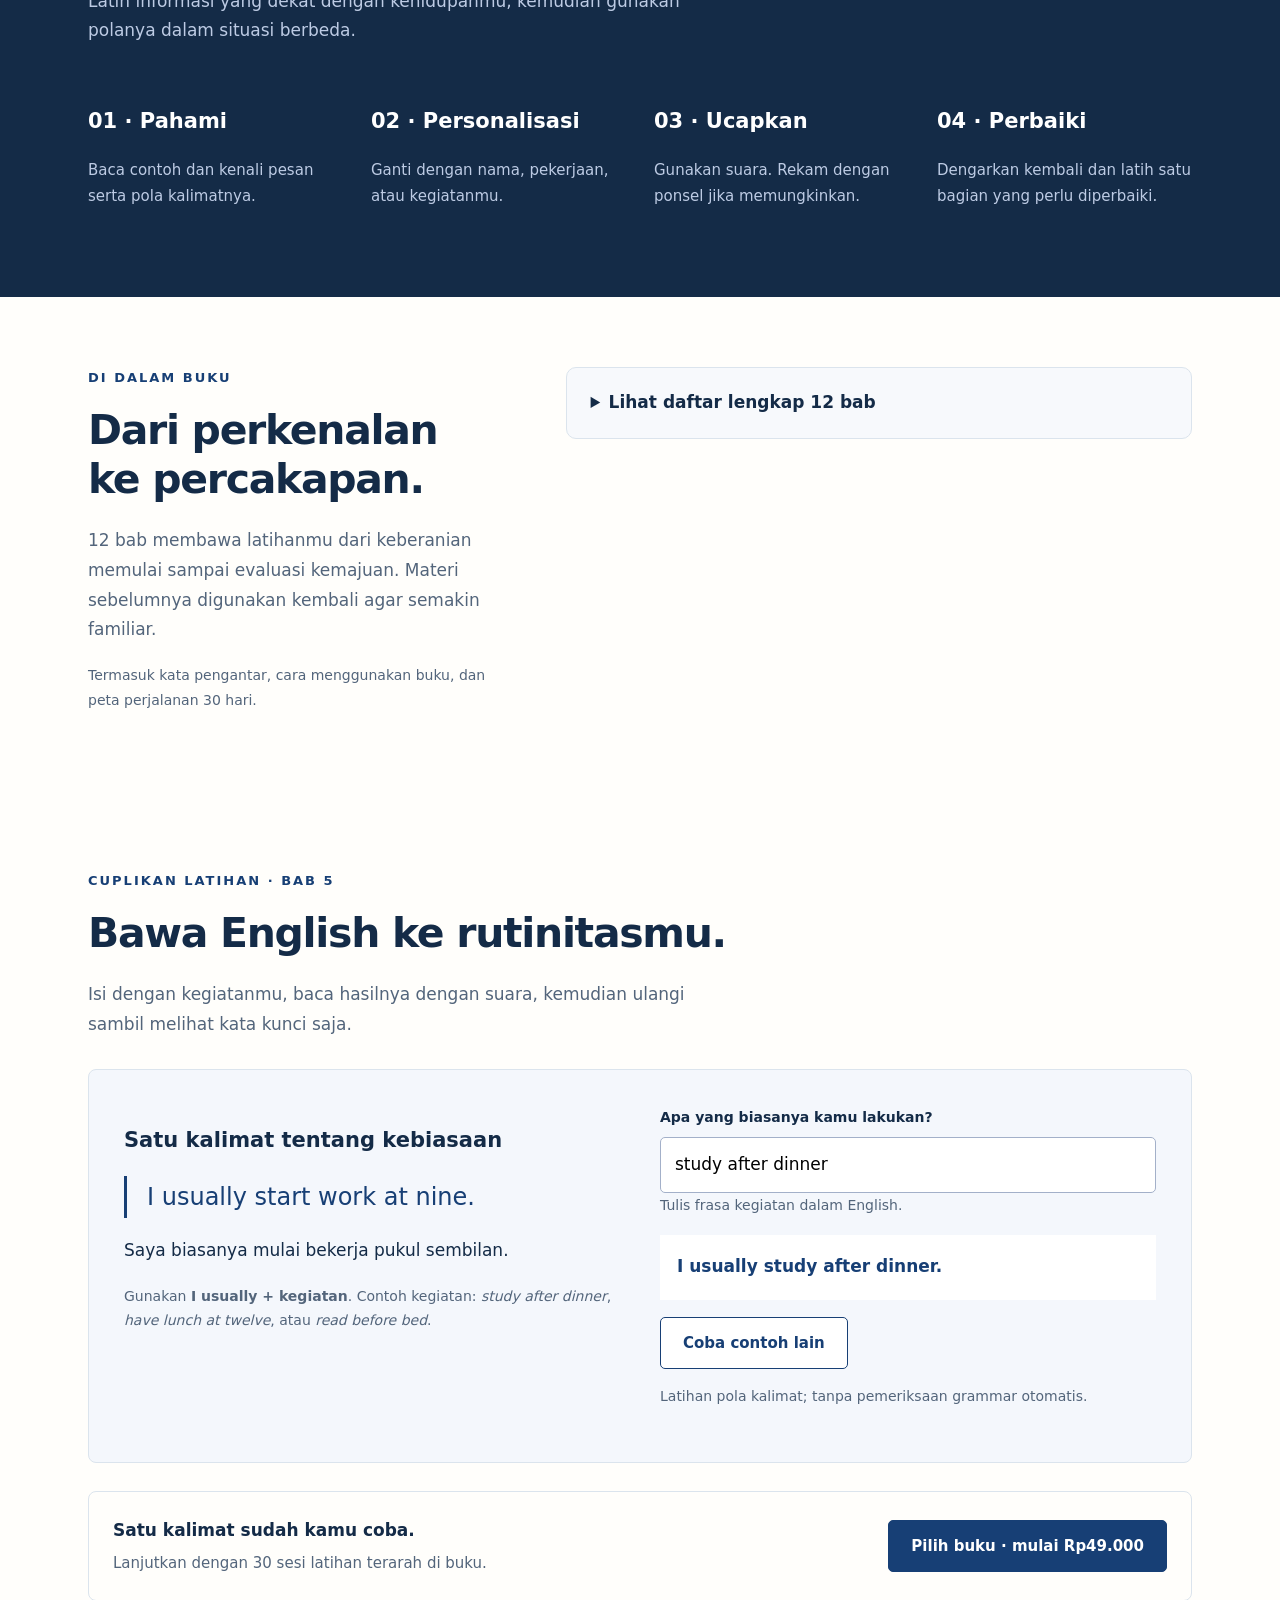
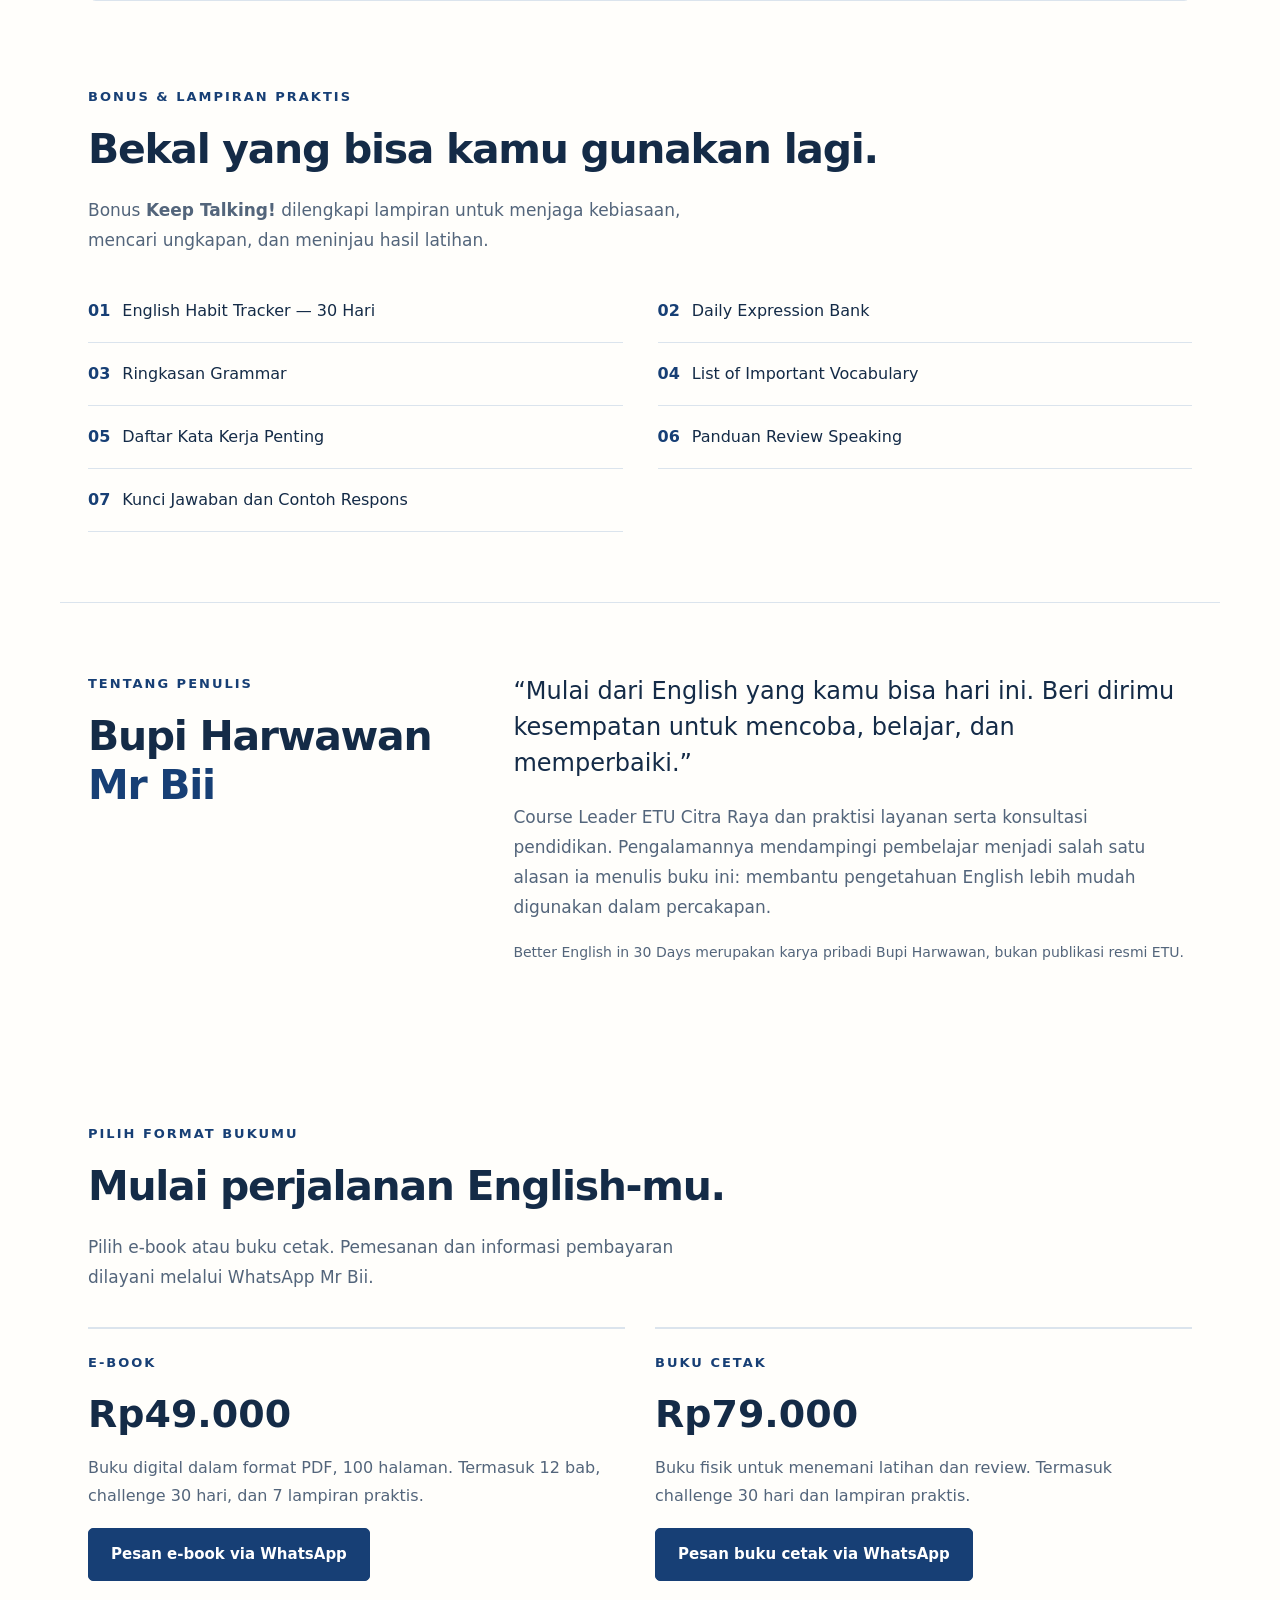
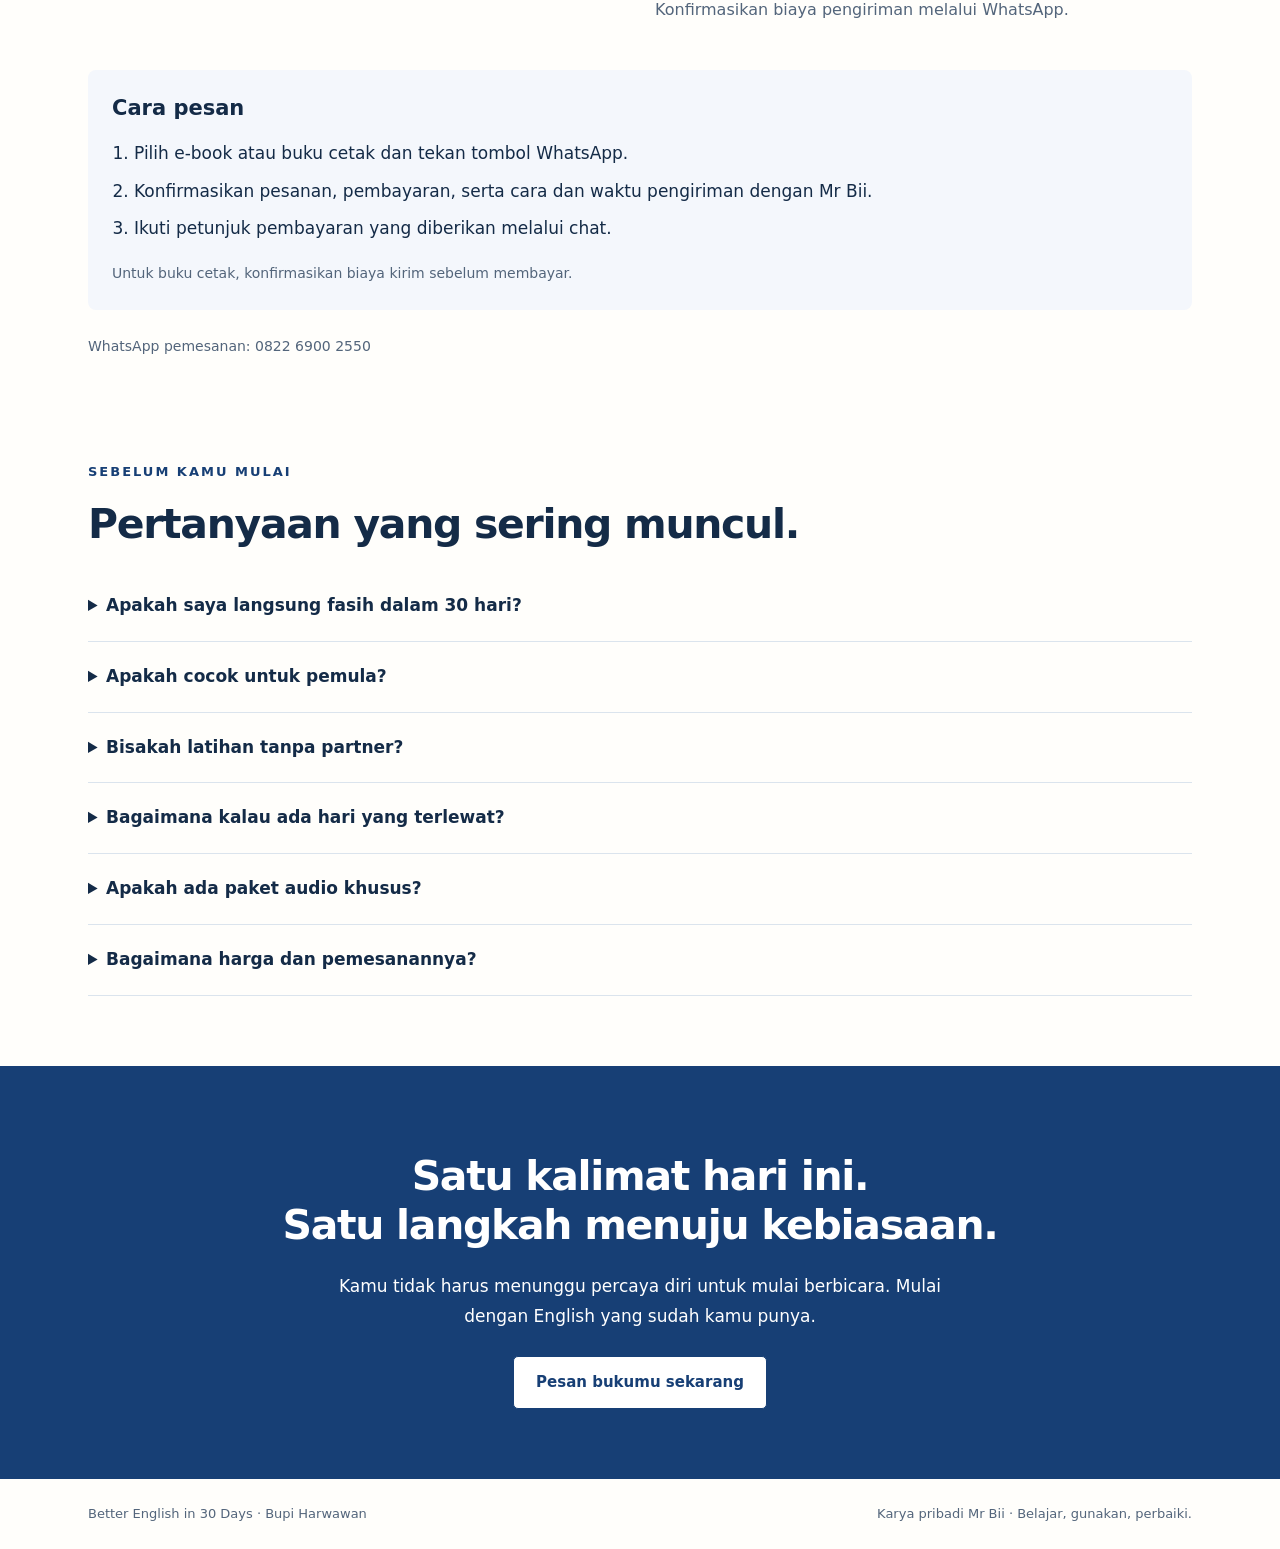
==== commit c66bc6df: "Add files via upload" ====
--- a/index.html
+++ b/index.html
@@ -6,9 +6,9 @@
 @media(max-width:900px){.hero,.journey,.sample,.author{grid-template-columns:1fr;gap:30px}.hero h1{font-size:clamp(38px,7vw,64px);letter-spacing:-1.8px}.book-showcase{max-width:460px;width:100%;justify-self:center}.steps{grid-template-columns:1fr 1fr}.sample-cta{align-items:start;flex-direction:column}}
 @media(max-width:600px){section,.wrap{padding:42px 20px}.nav{padding:8px 20px}.hero{padding-top:32px}.hero h1{font-size:clamp(34px,9vw,48px)}.lead{font-size:17px}.preview-grid{grid-template-columns:1fr;gap:20px}.preview-grid figure{padding:18px}.actions{display:grid;grid-template-columns:1fr}.stats{grid-template-columns:1fr;padding:22px 20px;gap:14px}.stats>div{display:flex;align-items:baseline;justify-content:space-between;gap:16px}.stats strong{font-size:18px;flex-shrink:0}.stats span{text-align:right}.steps{grid-template-columns:1fr;gap:8px}.book-showcase{padding:24px}.sample{padding:20px;gap:20px}.chapter-list{padding:18px}.sample-cta .button{width:100%}.bottom{padding-bottom:110px}.mobile-buy{display:flex;position:fixed;bottom:0;left:0;right:0;z-index:3;align-items:center;justify-content:space-between;gap:12px;padding:12px 20px calc(12px + env(safe-area-inset-bottom));background:#fffffff5;border-top:1px solid var(--line);box-shadow:0 -4px 18px #142b470a}.mobile-buy strong,.mobile-buy span{display:block}.mobile-buy strong{font-size:16px}.mobile-buy span{font-size:12px;color:var(--muted)}.mobile-buy .button{padding:10px 18px}html{scroll-padding-bottom:100px}}
 </style></head><body><nav><div class="wrap nav"><span class="brand">MR BII</span><div><a href="#isi">Isi buku</a><a href="#sample">Coba latihan</a><a href="#pesan">Pesan buku</a></div></div></nav><main>
-<section class="hero"><div><div class="eyebrow">Panduan speaking untuk pembelajar dewasa</div><h1>Sudah tahu katanya.<br>Sekarang, <em>mulai bicara.</em></h1><p class="lead">Ubah bekal English yang kamu punya menjadi kalimat yang bisa kamu gunakan. Mulai dari latihan sederhana, sekitar 10–15 menit sehari.</p><p class="offer"><strong>Mulai Rp49.000</strong><span>E-book Rp49.000 · Buku cetak Rp79.000</span></p><div class="actions"><a class="button" href="#pesan">Pilih buku & pesan</a><a class="button secondary" href="#preview">Lihat halaman asli</a></div><p class="note">30 hari latihan terarah. Kemajuan bertahap sesuai titik awalmu.</p></div><aside class="book-showcase"><div class="book-label">BUKU ASLI · MR BII</div><img src="assets/cover.webp" width="705" height="1000" fetchpriority="high" alt="Sampul Better English in 30 Days oleh Bupi Harwawan, Mr Bii"><p>100 halaman untuk mulai, berlatih,<br>dan melihat kemajuanmu.</p></aside></section>
+<section class="hero"><div><div class="eyebrow">Panduan speaking untuk pembelajar dewasa</div><h1>Sudah tahu katanya.<br>Sekarang, <em>mulai bicara.</em></h1><p class="lead">Ubah bekal English yang kamu punya menjadi kalimat yang bisa kamu gunakan. Mulai dari latihan sederhana, sekitar 10–15 menit sehari.</p><p class="offer"><strong>Mulai Rp49.000</strong><span>E-book Rp49.000 · Buku cetak Rp79.000</span></p><div class="actions"><a class="button" href="#pesan">Pilih buku & pesan</a><a class="button secondary" href="#preview">Lihat halaman asli</a></div><p class="note">30 hari latihan terarah. Kemajuan bertahap sesuai titik awalmu.</p></div><aside class="book-showcase"><div class="book-label">BUKU ASLI · MR BII</div><img src="cover.webp" width="705" height="1000" fetchpriority="high" alt="Sampul Better English in 30 Days oleh Bupi Harwawan, Mr Bii"><p>100 halaman untuk mulai, berlatih,<br>dan melihat kemajuanmu.</p></aside></section>
 <div class="strip"><div class="wrap stats"><div><strong>10–15 menit</strong><span>Waktu latihan per sesi</span></div><div><strong>30 hari latihan</strong><span>Challenge dengan tugas dan cek hasil</span></div><div><strong>7 lampiran</strong><span>Bekal untuk praktik dan review</span></div></div></div>
-<section id="preview"><div class="eyebrow">Lihat sebelum memilih</div><h2>Bukan sekadar dibaca.<br>Gunakan untuk berlatih.</h2><p class="intro">Ini cuplikan halaman asli buku. Ada pola kalimat untuk dicoba dan tempat untuk mencatat hasil latihanmu.</p><div class="preview-grid"><figure><a href="assets/latihan-perkenalan.webp" target="_blank" rel="noopener" aria-label="Buka cuplikan latihan perkenalan dalam ukuran penuh"><img src="assets/latihan-perkenalan.webp" width="987" height="1400" loading="lazy" decoding="async" alt="Halaman 16: pola perkenalan diri, contoh respons, dan English Habit"></a><figcaption><strong>Mulai dari dirimu sendiri</strong><span>Latihan perkenalan · halaman 16</span><p>Gunakan pola sederhana, rekam percobaanmu, lalu periksa bagian yang masih perlu bantuan.</p></figcaption></figure><figure><a href="assets/habit-tracker.webp" target="_blank" rel="noopener" aria-label="Buka cuplikan habit tracker dalam ukuran penuh"><img src="assets/habit-tracker.webp" width="987" height="1400" loading="lazy" decoding="async" alt="Halaman 64: tabel tracker Day 1 sampai 10 dengan fokus latihan, tanggal, dan hasil"></a><figcaption><strong>Kemajuan kecil tetap terlihat</strong><span>English Habit Tracker · halaman 64</span><p>Catat sesi yang selesai dan satu hasil konkret. Lanjutkan sesuai ritmemu.</p></figcaption></figure></div><p class="note">Ketuk gambar untuk membaca ukuran penuh. Dua cuplikan dari buku 100 halaman.</p><a class="button secondary" href="#pesan">Lihat pilihan & harga</a></section><section><div class="eyebrow">Mulai dari keadaanmu sekarang</div><h2>“Aku tahu, tapi susah ngomong…”</h2><p class="intro">Buku ini ditulis untuk kamu yang sudah mengenal sebagian dasar bahasa Inggris, tetapi belum terbiasa menggunakannya dengan suara.</p><div class="grid"><article class="card"><span class="number">01 / TAKUT SALAH</span><h3>Menunggu kalimat sempurna</h3><p>Mulai dari contoh sederhana. Ucapkan dulu, lalu pilih satu bagian untuk diperbaiki.</p></article><article class="card"><span class="number">02 / BINGUNG MULAI</span><h3>Belajar tanpa arah latihan</h3><p>Setiap challenge memberi tugas, target, langkah latihan, dan cara memeriksa hasilnya.</p></article><article class="card"><span class="number">03 / WAKTU TERBATAS</span><h3>Sulit menjaga kebiasaan</h3><p>Hubungkan latihan dengan rutinitasmu. Gunakan versi minimum pada hari sibuk, kemudian lanjutkan challenge yang belum selesai.</p></article></div></section>
+<section id="preview"><div class="eyebrow">Lihat sebelum memilih</div><h2>Bukan sekadar dibaca.<br>Gunakan untuk berlatih.</h2><p class="intro">Ini cuplikan halaman asli buku. Ada pola kalimat untuk dicoba dan tempat untuk mencatat hasil latihanmu.</p><div class="preview-grid"><figure><a href="latihan-perkenalan.webp" target="_blank" rel="noopener" aria-label="Buka cuplikan latihan perkenalan dalam ukuran penuh"><img src="latihan-perkenalan.webp" width="987" height="1400" loading="lazy" decoding="async" alt="Halaman 16: pola perkenalan diri, contoh respons, dan English Habit"></a><figcaption><strong>Mulai dari dirimu sendiri</strong><span>Latihan perkenalan · halaman 16</span><p>Gunakan pola sederhana, rekam percobaanmu, lalu periksa bagian yang masih perlu bantuan.</p></figcaption></figure><figure><a href="habit-tracker.webp" target="_blank" rel="noopener" aria-label="Buka cuplikan habit tracker dalam ukuran penuh"><img src="habit-tracker.webp" width="987" height="1400" loading="lazy" decoding="async" alt="Halaman 64: tabel tracker Day 1 sampai 10 dengan fokus latihan, tanggal, dan hasil"></a><figcaption><strong>Kemajuan kecil tetap terlihat</strong><span>English Habit Tracker · halaman 64</span><p>Catat sesi yang selesai dan satu hasil konkret. Lanjutkan sesuai ritmemu.</p></figcaption></figure></div><p class="note">Ketuk gambar untuk membaca ukuran penuh. Dua cuplikan dari buku 100 halaman.</p><a class="button secondary" href="#pesan">Lihat pilihan & harga</a></section><section><div class="eyebrow">Mulai dari keadaanmu sekarang</div><h2>“Aku tahu, tapi susah ngomong…”</h2><p class="intro">Buku ini ditulis untuk kamu yang sudah mengenal sebagian dasar bahasa Inggris, tetapi belum terbiasa menggunakannya dengan suara.</p><div class="grid"><article class="card"><span class="number">01 / TAKUT SALAH</span><h3>Menunggu kalimat sempurna</h3><p>Mulai dari contoh sederhana. Ucapkan dulu, lalu pilih satu bagian untuk diperbaiki.</p></article><article class="card"><span class="number">02 / BINGUNG MULAI</span><h3>Belajar tanpa arah latihan</h3><p>Setiap challenge memberi tugas, target, langkah latihan, dan cara memeriksa hasilnya.</p></article><article class="card"><span class="number">03 / WAKTU TERBATAS</span><h3>Sulit menjaga kebiasaan</h3><p>Hubungkan latihan dengan rutinitasmu. Gunakan versi minimum pada hari sibuk, kemudian lanjutkan challenge yang belum selesai.</p></article></div></section>
 <div class="dark"><section><div class="eyebrow">Cara latihan dalam buku</div><h2>Satu contoh. Jadi kalimatmu sendiri.</h2><p class="intro">Latih informasi yang dekat dengan kehidupanmu, kemudian gunakan polanya dalam situasi berbeda.</p><div class="steps"><article><h3>01 · Pahami</h3><p>Baca contoh dan kenali pesan serta pola kalimatnya.</p></article><article><h3>02 · Personalisasi</h3><p>Ganti dengan nama, pekerjaan, atau kegiatanmu.</p></article><article><h3>03 · Ucapkan</h3><p>Gunakan suara. Rekam dengan ponsel jika memungkinkan.</p></article><article><h3>04 · Perbaiki</h3><p>Dengarkan kembali dan latih satu bagian yang perlu diperbaiki.</p></article></div></section></div>
 <section id="isi" class="journey"><div><div class="eyebrow">Di dalam buku</div><h2>Dari perkenalan<br>ke percakapan.</h2><p class="intro">12 bab membawa latihanmu dari keberanian memulai sampai evaluasi kemajuan. Materi sebelumnya digunakan kembali agar semakin familiar.</p><p class="note">Termasuk kata pengantar, cara menggunakan buku, dan peta perjalanan 30 hari.</p></div><details class="chapter-list"><summary>Lihat daftar lengkap 12 bab</summary><div id="chapters"></div></details></section>
 <section id="sample"><div class="eyebrow">Cuplikan latihan · Bab 5</div><h2>Bawa English ke rutinitasmu.</h2><p class="intro">Isi dengan kegiatanmu, baca hasilnya dengan suara, kemudian ulangi sambil melihat kata kunci saja.</p><div class="sample"><div><h3>Satu kalimat tentang kebiasaan</h3><p class="expression">I usually start work at nine.</p><p>Saya biasanya mulai bekerja pukul sembilan.</p><p class="note">Gunakan <b>I usually + kegiatan</b>. Contoh kegiatan: <i>study after dinner</i>, <i>have lunch at twelve</i>, atau <i>read before bed</i>.</p></div><div><label for="activity">Apa yang biasanya kamu lakukan?</label><input id="activity" value="study after dinner" maxlength="160" autocomplete="off" aria-describedby="tip"><p class="note" id="tip">Tulis frasa kegiatan dalam English.</p><div class="output" aria-live="polite"><strong id="sentence">I usually study after dinner.</strong></div><button class="button secondary" id="example" type="button">Coba contoh lain</button><p class="note" style="margin-top:15px">Latihan pola kalimat; tanpa pemeriksaan grammar otomatis.</p></div></div><div class="sample-cta"><div><strong>Satu kalimat sudah kamu coba.</strong><p>Lanjutkan dengan 30 sesi latihan terarah di buku.</p></div><a class="button" href="#pesan">Pilih buku · mulai Rp49.000</a></div></section>
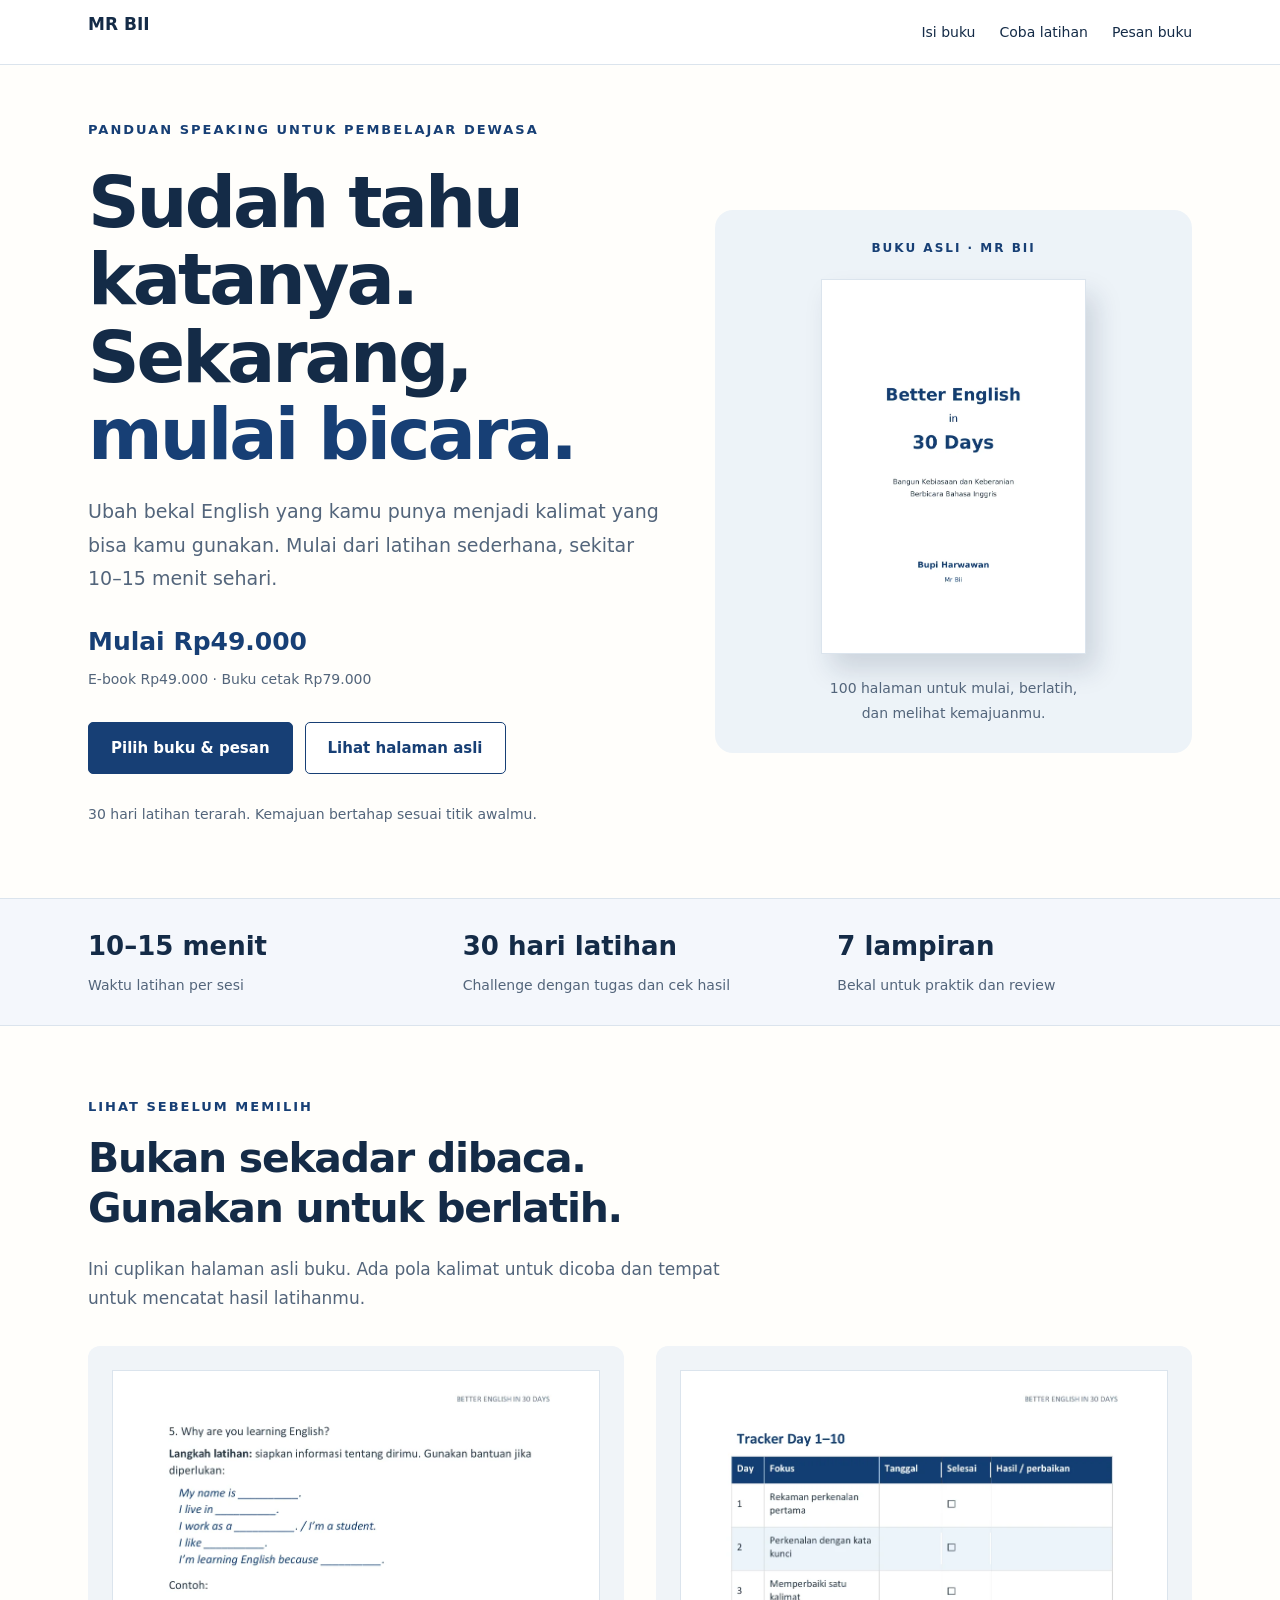
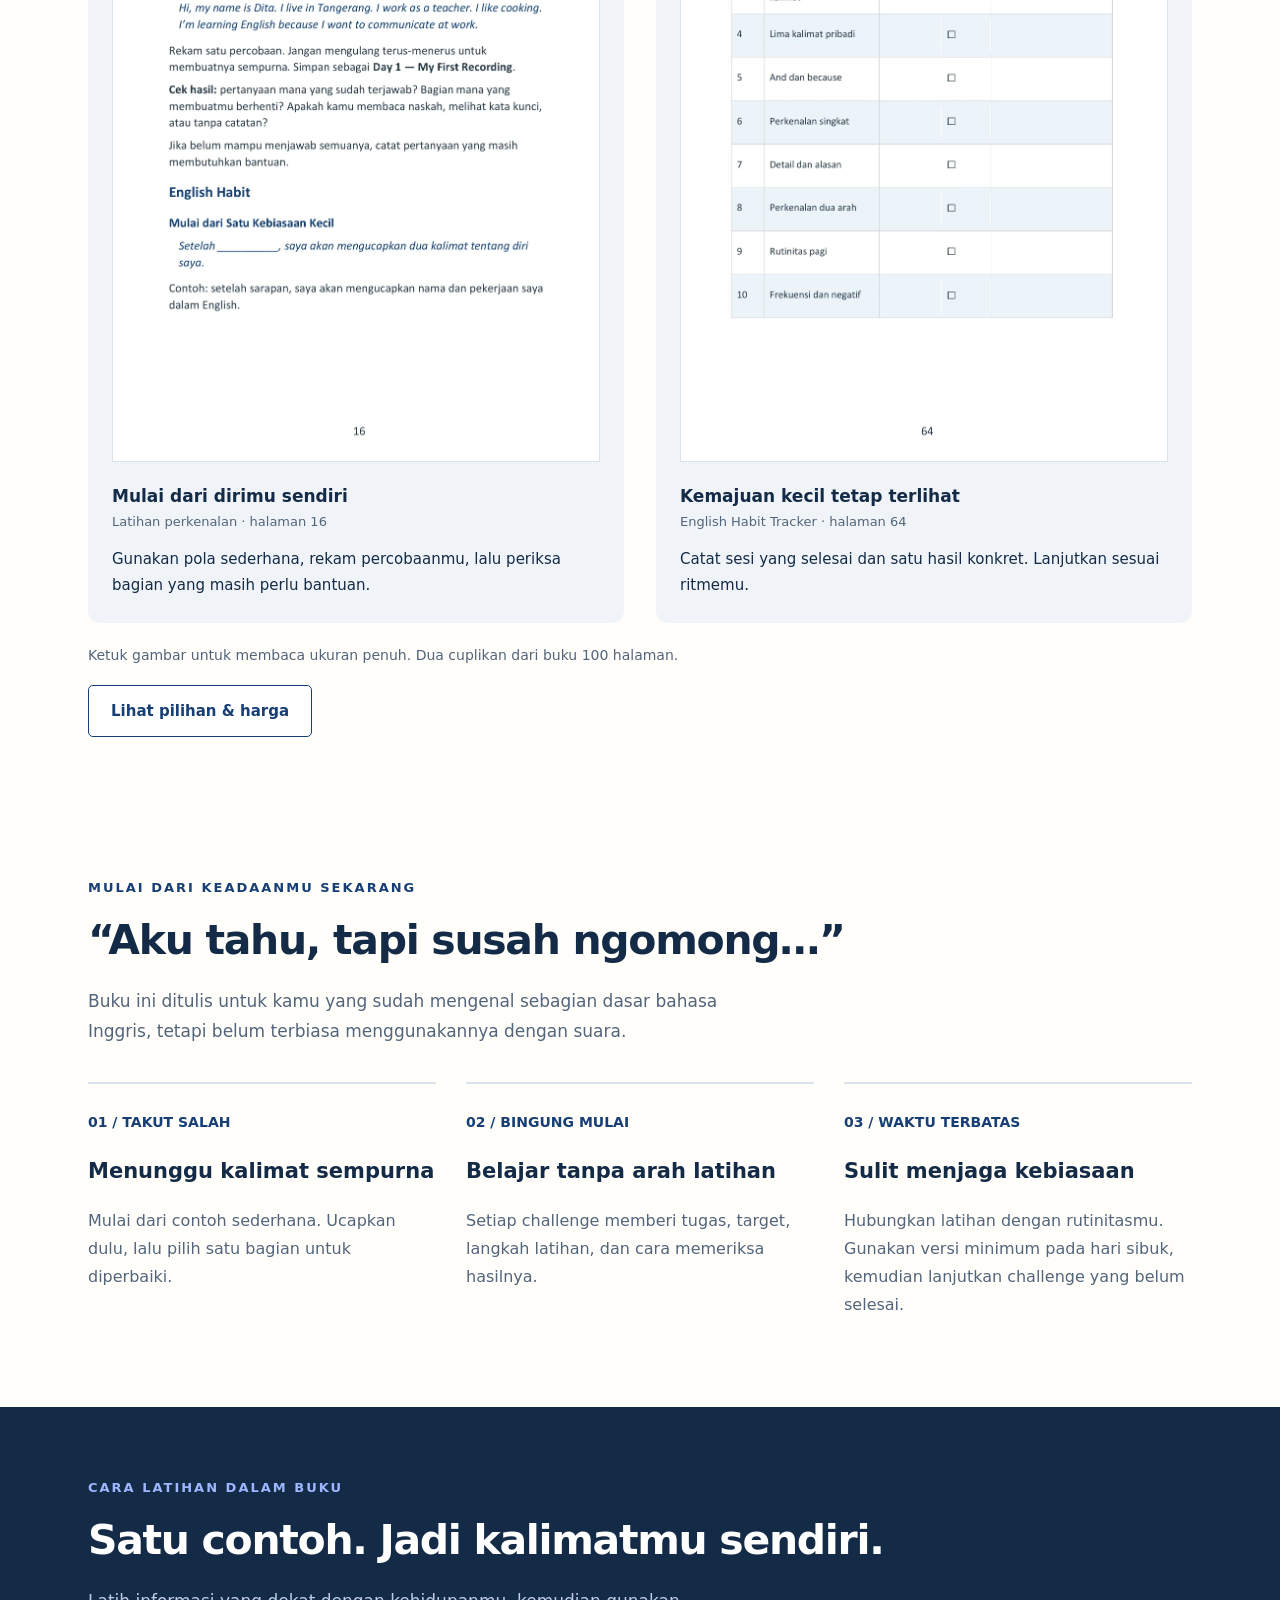
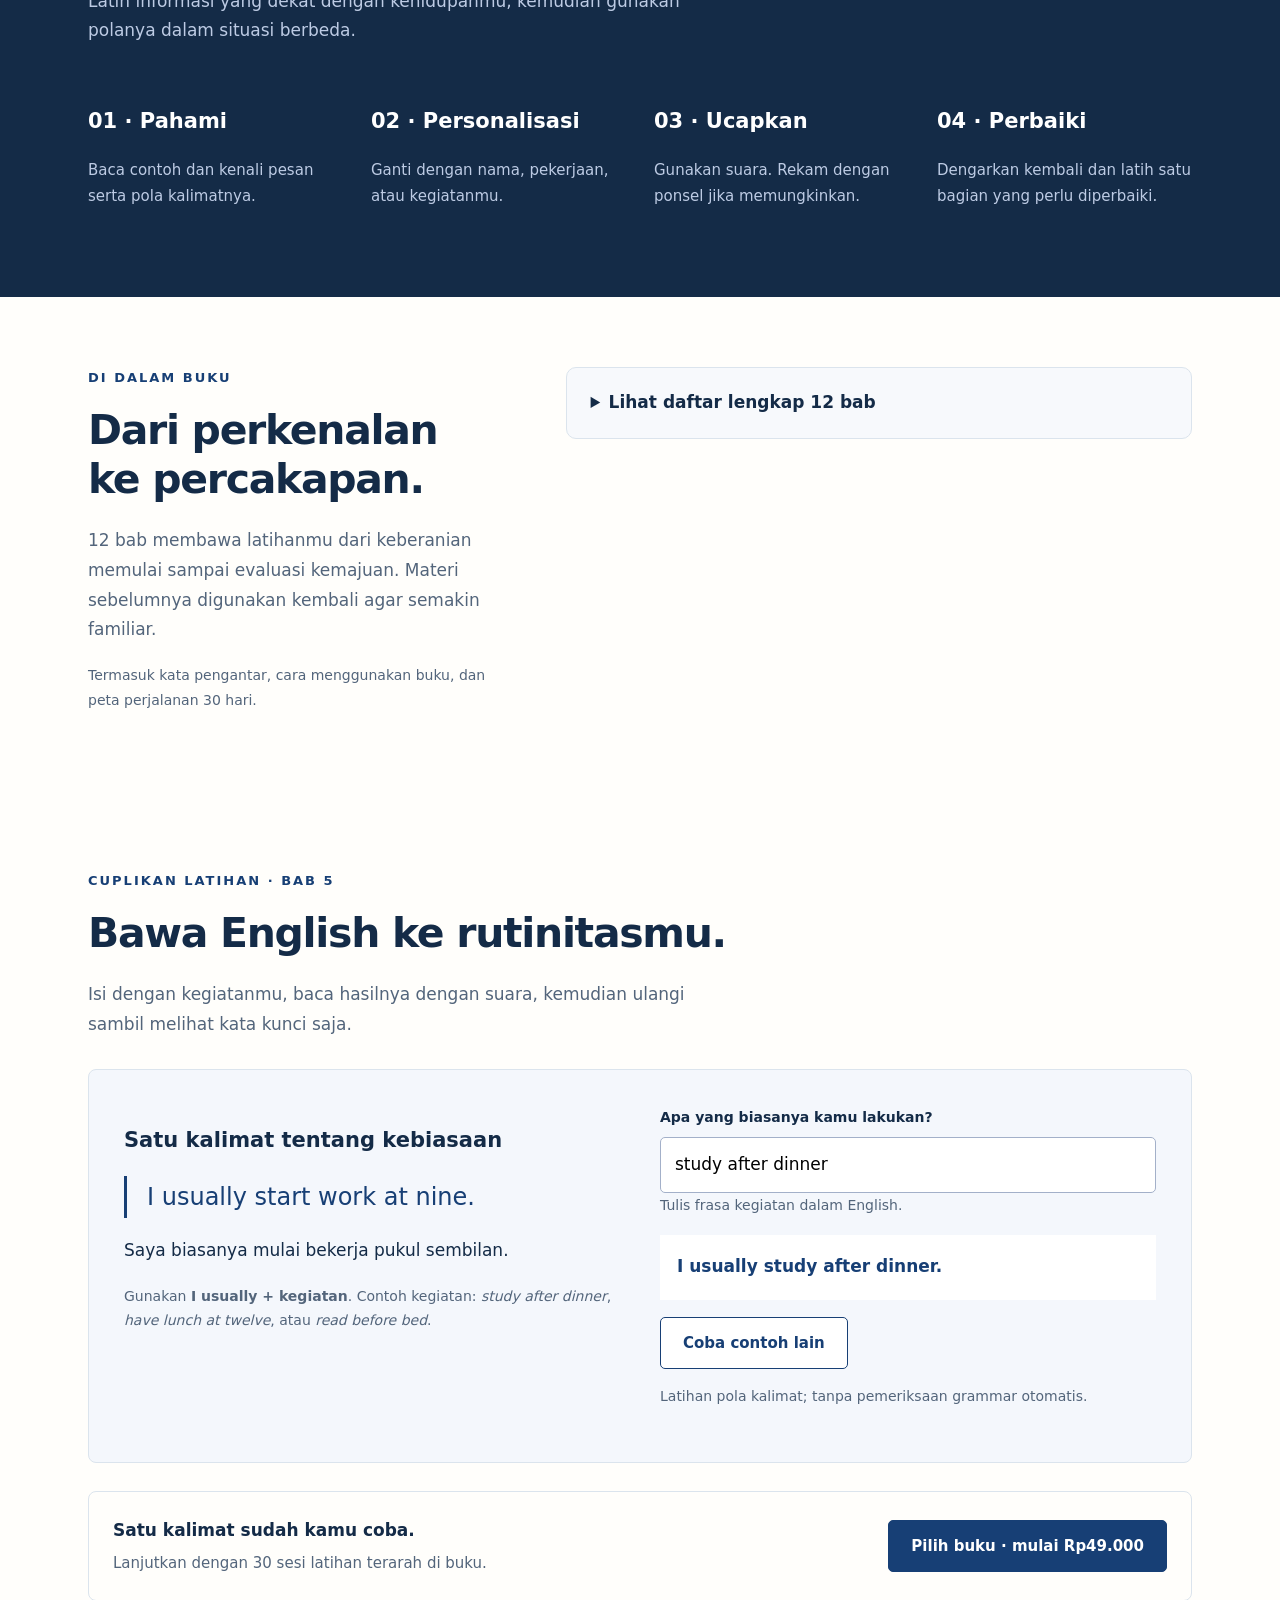
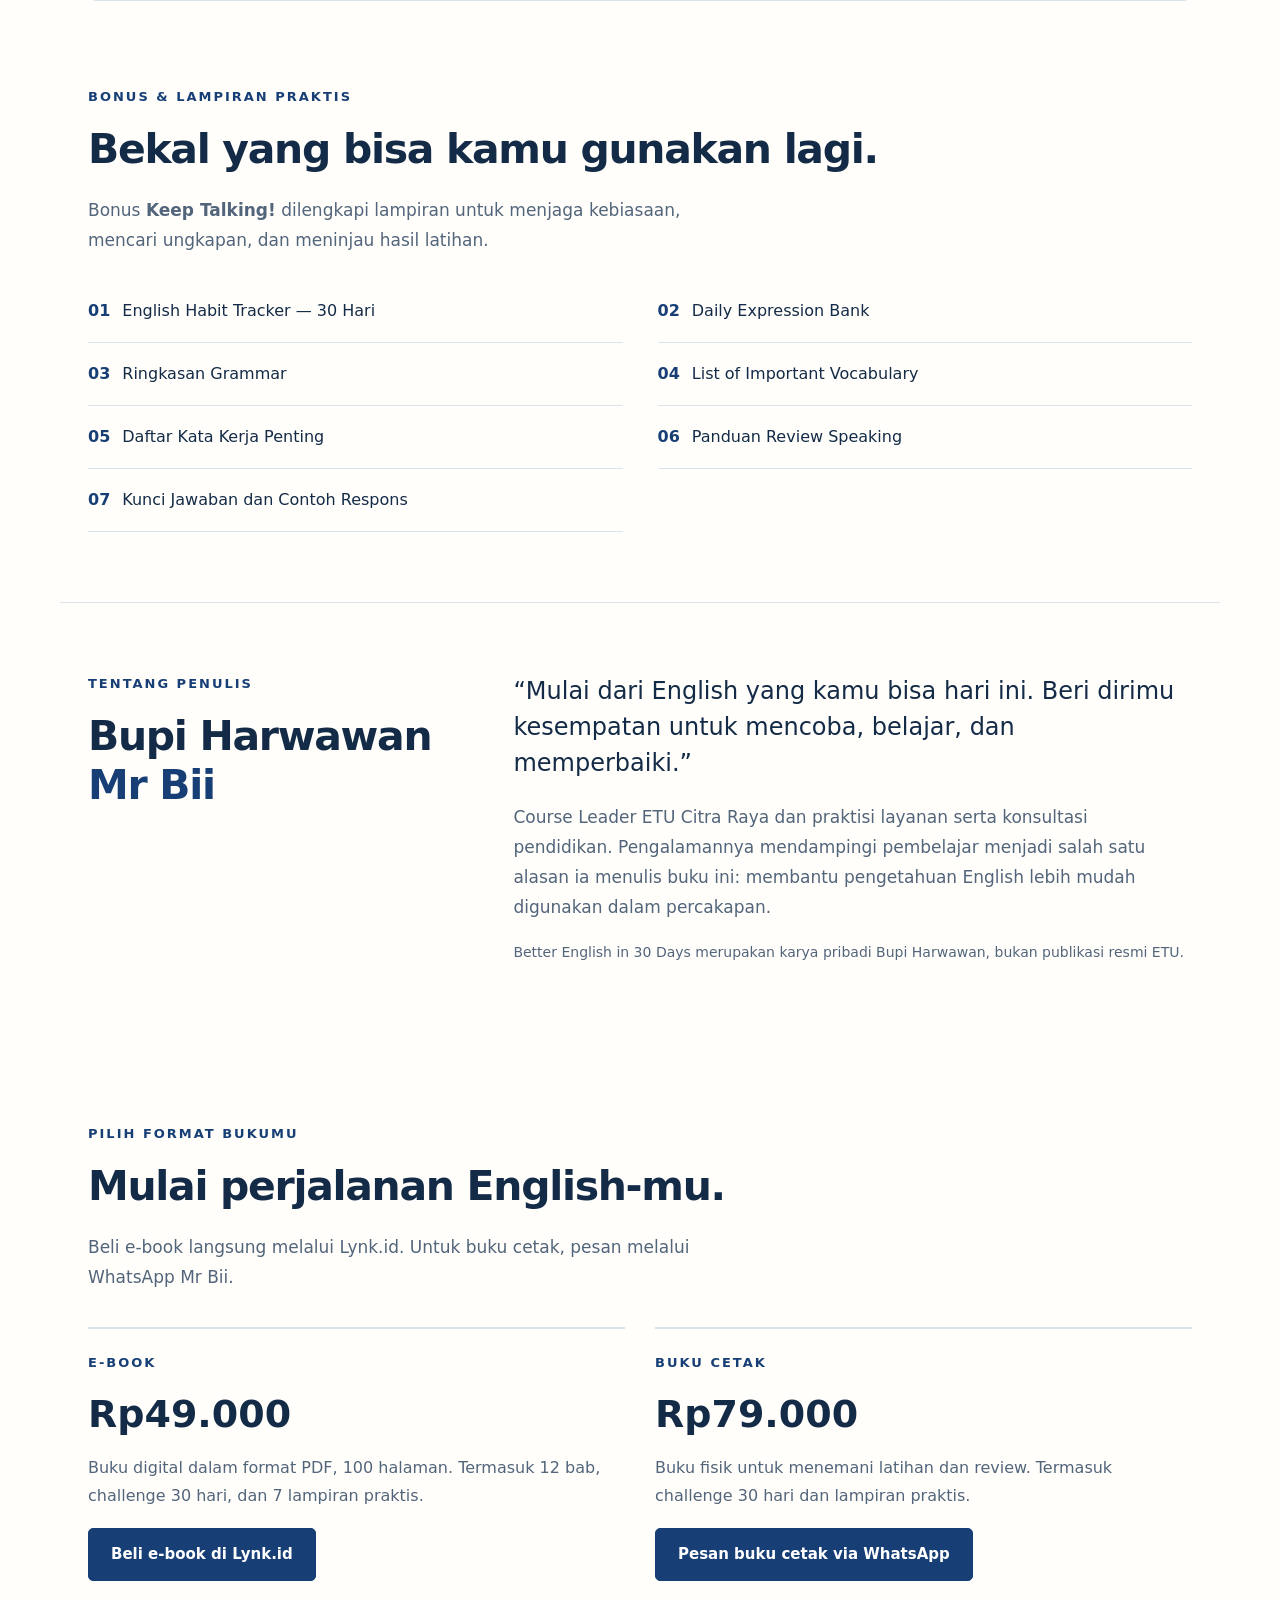
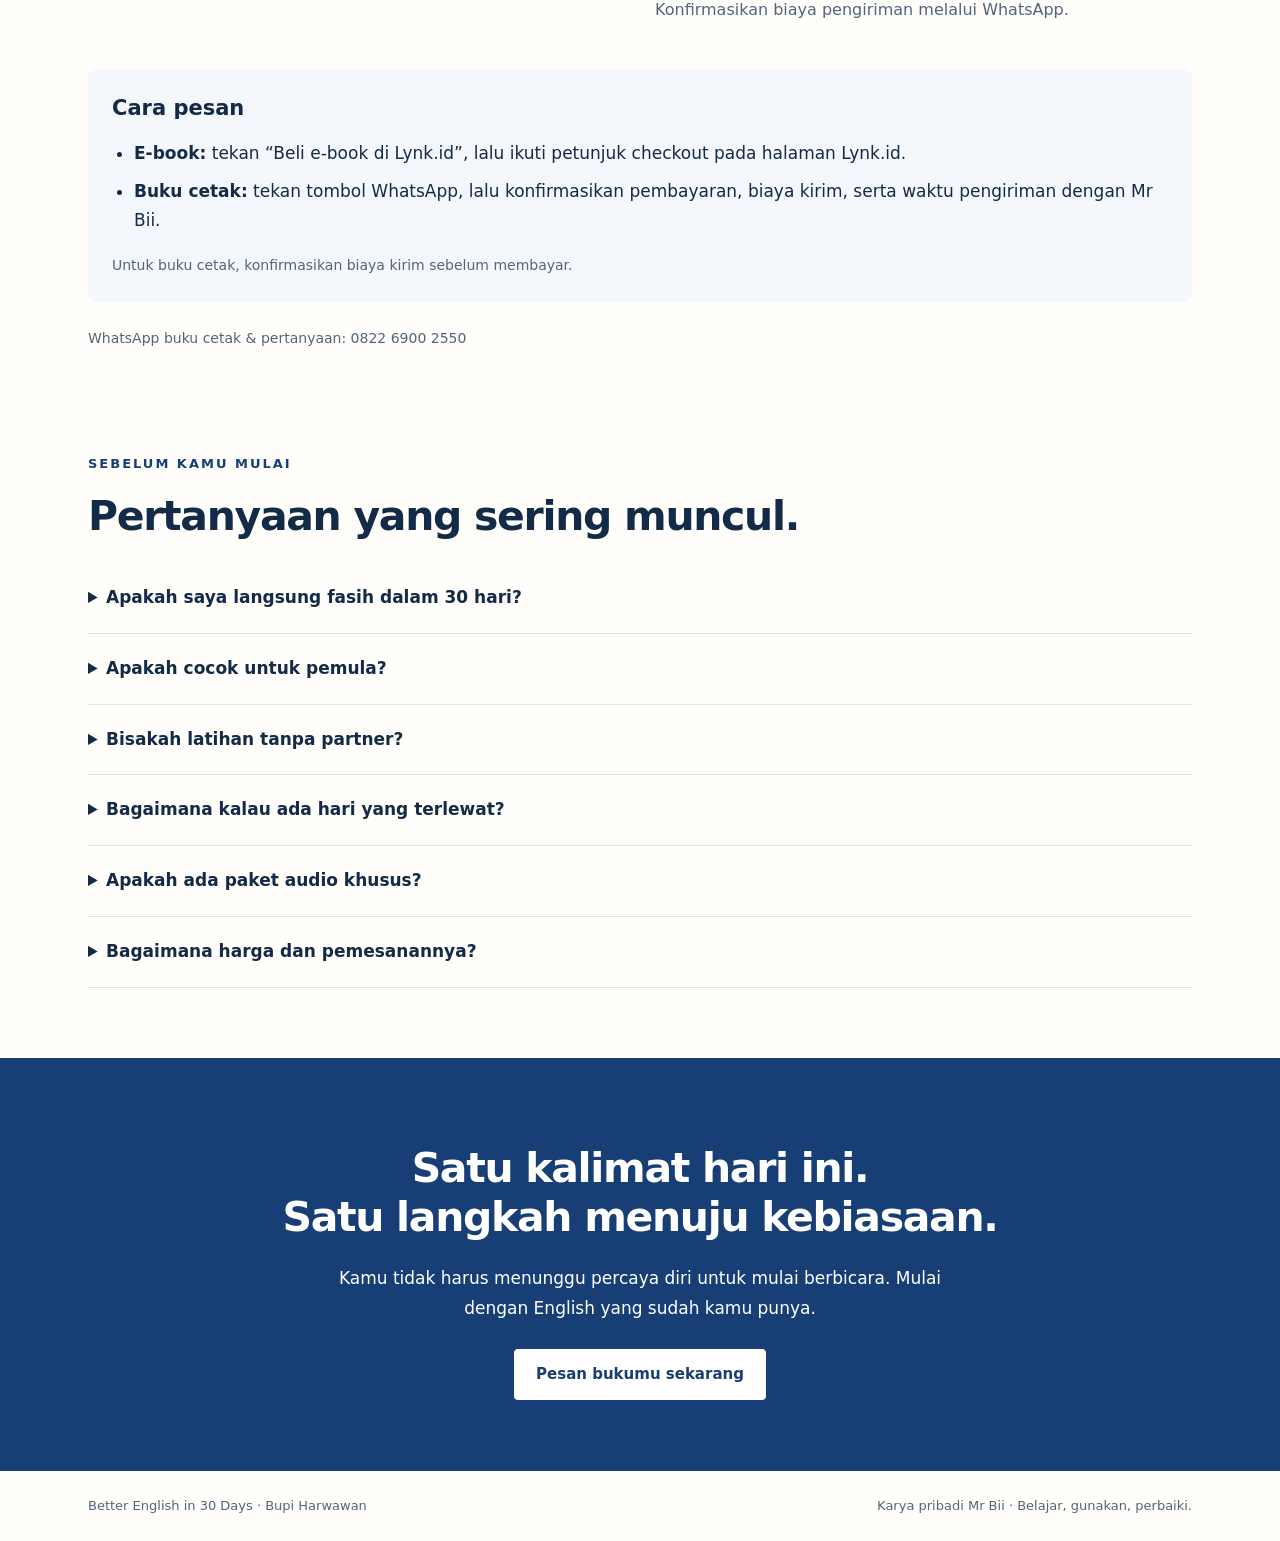
==== commit 100c16a4: "Add files via upload" ====
--- a/index.html
+++ b/index.html
@@ -2,7 +2,7 @@
 :root{--blue:#2853de;--ink:#14213a;--muted:#57657e;--line:#dce3ef}*{box-sizing:border-box}html{scroll-behavior:smooth;scroll-padding-top:90px}body{margin:0;font:17px/1.75 system-ui,sans-serif;color:var(--ink)}nav{position:sticky;top:0;background:#fffffff5;border-bottom:1px solid var(--line);z-index:2}.wrap,section{max-width:1160px;margin:auto;padding:70px 28px}.nav{padding:18px 28px;display:flex;justify-content:space-between;gap:20px}.brand{font-weight:800}.nav div{display:flex;gap:24px;font-size:14px}a{color:inherit;text-decoration:none}.hero{display:grid;grid-template-columns:1.2fr 1fr;gap:65px;align-items:center}.eyebrow{font-size:13px;text-transform:uppercase;letter-spacing:2px;font-weight:750;color:var(--blue)}h1{font-size:clamp(43px,5.6vw,75px);line-height:1.08;letter-spacing:-3px;margin:22px 0}h1 em{font-style:normal;color:var(--blue)}h2{font-size:clamp(30px,3.2vw,44px);line-height:1.2;letter-spacing:-1.3px;margin:16px 0 22px}h3{font-size:21px;line-height:1.35}p{margin:0 0 18px}.lead{font-size:19px;color:var(--muted)}.intro{max-width:650px;color:var(--muted)}.button{display:inline-block;padding:12px 22px;border-radius:5px;background:var(--blue);color:white;font-size:15px;font-weight:650;border:1px solid var(--blue);cursor:pointer}.secondary{background:white;color:var(--blue)}.actions{display:flex;gap:12px;flex-wrap:wrap;margin:28px 0}.note{font-size:14px;color:var(--muted)}.identity{padding:42px;background:var(--ink);color:white;border-radius:3px}.identity .eyebrow{color:#9eb7ff}.identity h2{font-size:50px;line-height:1.12;margin:38px 0}.identity span{color:#9eb7ff}.identity p{color:#bdcbe4}.identity footer{border-top:1px solid #ffffff35;padding-top:20px;margin-top:30px;font-size:14px}.strip{background:#f4f7fc;border-block:1px solid var(--line)}.stats{display:grid;grid-template-columns:repeat(3,1fr);gap:20px;padding-top:25px;padding-bottom:25px}.stats strong{display:block;font-size:26px}.stats span{font-size:14px;color:var(--muted)}.grid{display:grid;grid-template-columns:repeat(3,1fr);gap:30px;margin-top:35px}.card{border-top:2px solid var(--line);padding-top:23px}.card p{color:var(--muted);font-size:16px}.number{font-size:14px;color:var(--blue);font-weight:750}.dark{background:var(--ink);color:white}.dark .eyebrow{color:#9eb7ff}.dark p{color:#bdcbe4}.steps{display:grid;grid-template-columns:repeat(4,1fr);gap:28px;margin-top:40px}.steps p{font-size:15px}.journey{display:grid;grid-template-columns:.8fr 1.2fr;gap:60px}.chapter{display:grid;grid-template-columns:36px 1fr;gap:17px;padding:18px 0;border-bottom:1px solid var(--line);font-size:16px}.chapter span{color:var(--blue);font-size:14px}.sample{margin-top:30px;padding:35px;background:#f4f7fc;border:1px solid var(--line);border-radius:8px;display:grid;grid-template-columns:1fr 1fr;gap:40px}.expression{border-left:3px solid var(--blue);padding-left:20px;font-size:24px;color:var(--blue)}label{font-size:14px;font-weight:700;display:block;margin-bottom:7px}input{font:inherit;width:100%;padding:12px 14px;border:1px solid #a3b0c9;border-radius:5px}.output{margin:17px 0;padding:17px;background:white;min-height:65px;color:var(--blue);overflow-wrap:anywhere}button{font:inherit}.bonus{display:grid;grid-template-columns:1fr 1fr;gap:0 35px;margin-top:25px}.bonus div{border-bottom:1px solid var(--line);padding:17px 0;font-size:16px}.bonus b{color:var(--blue);margin-right:12px}.author{display:grid;grid-template-columns:.7fr 1.3fr;gap:60px;border-top:1px solid var(--line)}blockquote{margin:0 0 22px;font-size:24px;line-height:1.5}.author p{color:var(--muted)}details{padding:20px 0;border-bottom:1px solid var(--line)}summary{cursor:pointer;font-weight:650}details p{color:var(--muted);margin-top:15px}.closing{background:var(--blue);color:white;text-align:center}.closing p{max-width:650px;margin:0 auto 25px}.closing .button{color:var(--blue);background:white}.bottom{padding-top:24px;padding-bottom:24px;font-size:13px;color:var(--muted);display:flex;justify-content:space-between;gap:20px}:focus-visible{outline:3px solid #e99b1a;outline-offset:5px}@media(max-width:760px){section,.wrap{padding:50px 20px}.nav{padding:15px 20px}.nav div{gap:16px}.nav a:first-child{display:none}.hero,.journey,.sample,.author{grid-template-columns:1fr;gap:30px}h1{letter-spacing:-2px}.identity{padding:30px}.identity h2{font-size:43px}.grid{grid-template-columns:1fr;gap:15px}.steps{grid-template-columns:1fr 1fr}.stats{padding:23px 20px;gap:13px}.stats strong{font-size:20px}.stats span{font-size:13px}.sample{padding:23px}.bonus{grid-template-columns:1fr}.bottom{padding:24px 20px;flex-direction:column;gap:5px}}@media(prefers-reduced-motion:reduce){html{scroll-behavior:auto}}
 
 /* Product previews and responsive purchase flow */
-:root{--blue:#173f75;--ink:#142b47;--muted:#53657b;--line:#dbe4ed}body{background:#fffefb}.hero{gap:55px;padding-top:54px;padding-bottom:54px}.offer{margin-top:25px}.offer strong{display:block;color:var(--blue);font-size:25px}.offer span{font-size:14px;color:var(--muted)}.book-showcase{text-align:center;background:#edf3f8;padding:28px 35px;border-radius:18px}.book-label{font-size:12px;font-weight:750;letter-spacing:2px;color:var(--blue);margin-bottom:20px}.book-showcase img{display:block;width:min(100%,265px);height:auto;margin:auto;box-shadow:10px 16px 25px #142b4726;border:1px solid #dbe4ed}.book-showcase p{font-size:14px;color:var(--muted);margin:22px 0 0}.preview-grid{display:grid;grid-template-columns:1fr 1fr;gap:32px;margin:32px 0 20px}.preview-grid figure{margin:0;padding:24px;background:#f0f4f8;border-radius:12px;min-width:0}.preview-grid img{display:block;width:100%;height:auto;border:1px solid var(--line)}.preview-grid a{display:block}.preview-grid figcaption{padding-top:20px}.preview-grid strong,.preview-grid span{display:block}.preview-grid span{font-size:13px;color:var(--muted)}.preview-grid p{font-size:15px;margin:12px 0 0}.chapter-list{align-self:start;border:1px solid var(--line);padding:20px 24px;border-radius:10px;background:#f7f9fc}.sample-cta{display:flex;align-items:center;justify-content:space-between;gap:24px;margin-top:28px;padding:24px;border:1px solid var(--line);border-radius:8px}.sample-cta p{font-size:15px;color:var(--muted);margin:4px 0 0}.sample-cta .button{flex-shrink:0}.order-guide{margin-top:28px;padding:24px;background:#f4f7fc;border-radius:8px}.order-guide h3{margin:0 0 12px}.order-guide ol{padding-left:22px}.order-guide li{margin-bottom:8px}.order-guide p{margin-bottom:0}.mobile-buy{display:none}.button{min-height:48px;text-align:center}.nav a{display:inline-flex;align-items:center;min-height:44px}.nav{padding-top:10px;padding-bottom:10px}img{max-width:100%}
+:root{--blue:#173f75;--ink:#142b47;--muted:#53657b;--line:#dbe4ed}body{background:#fffefb}.hero{gap:55px;padding-top:54px;padding-bottom:54px}.offer{margin-top:25px}.offer strong{display:block;color:var(--blue);font-size:25px}.offer span{font-size:14px;color:var(--muted)}.book-showcase{text-align:center;background:#edf3f8;padding:28px 35px;border-radius:18px}.book-label{font-size:12px;font-weight:750;letter-spacing:2px;color:var(--blue);margin-bottom:20px}.book-showcase img{display:block;width:min(100%,265px);height:auto;margin:auto;box-shadow:10px 16px 25px #142b4726;border:1px solid #dbe4ed}.book-showcase p{font-size:14px;color:var(--muted);margin:22px 0 0}.preview-grid{display:grid;grid-template-columns:1fr 1fr;gap:32px;margin:32px 0 20px}.preview-grid figure{margin:0;padding:24px;background:#f0f4f8;border-radius:12px;min-width:0}.preview-grid img{display:block;width:100%;height:auto;border:1px solid var(--line)}.preview-grid a{display:block}.preview-grid figcaption{padding-top:20px}.preview-grid strong,.preview-grid span{display:block}.preview-grid span{font-size:13px;color:var(--muted)}.preview-grid p{font-size:15px;margin:12px 0 0}.chapter-list{align-self:start;border:1px solid var(--line);padding:20px 24px;border-radius:10px;background:#f7f9fc}.sample-cta{display:flex;align-items:center;justify-content:space-between;gap:24px;margin-top:28px;padding:24px;border:1px solid var(--line);border-radius:8px}.sample-cta p{font-size:15px;color:var(--muted);margin:4px 0 0}.sample-cta .button{flex-shrink:0}.order-guide{margin-top:28px;padding:24px;background:#f4f7fc;border-radius:8px}.order-guide h3{margin:0 0 12px}.order-guide ol,.order-guide ul{padding-left:22px}.order-guide li{margin-bottom:8px}.order-guide p{margin-bottom:0}.mobile-buy{display:none}.button{min-height:48px;text-align:center}.nav a{display:inline-flex;align-items:center;min-height:44px}.nav{padding-top:10px;padding-bottom:10px}img{max-width:100%}
 @media(max-width:900px){.hero,.journey,.sample,.author{grid-template-columns:1fr;gap:30px}.hero h1{font-size:clamp(38px,7vw,64px);letter-spacing:-1.8px}.book-showcase{max-width:460px;width:100%;justify-self:center}.steps{grid-template-columns:1fr 1fr}.sample-cta{align-items:start;flex-direction:column}}
 @media(max-width:600px){section,.wrap{padding:42px 20px}.nav{padding:8px 20px}.hero{padding-top:32px}.hero h1{font-size:clamp(34px,9vw,48px)}.lead{font-size:17px}.preview-grid{grid-template-columns:1fr;gap:20px}.preview-grid figure{padding:18px}.actions{display:grid;grid-template-columns:1fr}.stats{grid-template-columns:1fr;padding:22px 20px;gap:14px}.stats>div{display:flex;align-items:baseline;justify-content:space-between;gap:16px}.stats strong{font-size:18px;flex-shrink:0}.stats span{text-align:right}.steps{grid-template-columns:1fr;gap:8px}.book-showcase{padding:24px}.sample{padding:20px;gap:20px}.chapter-list{padding:18px}.sample-cta .button{width:100%}.bottom{padding-bottom:110px}.mobile-buy{display:flex;position:fixed;bottom:0;left:0;right:0;z-index:3;align-items:center;justify-content:space-between;gap:12px;padding:12px 20px calc(12px + env(safe-area-inset-bottom));background:#fffffff5;border-top:1px solid var(--line);box-shadow:0 -4px 18px #142b470a}.mobile-buy strong,.mobile-buy span{display:block}.mobile-buy strong{font-size:16px}.mobile-buy span{font-size:12px;color:var(--muted)}.mobile-buy .button{padding:10px 18px}html{scroll-padding-bottom:100px}}
 </style></head><body><nav><div class="wrap nav"><span class="brand">MR BII</span><div><a href="#isi">Isi buku</a><a href="#sample">Coba latihan</a><a href="#pesan">Pesan buku</a></div></div></nav><main>
@@ -14,6 +14,6 @@
 <section id="sample"><div class="eyebrow">Cuplikan latihan · Bab 5</div><h2>Bawa English ke rutinitasmu.</h2><p class="intro">Isi dengan kegiatanmu, baca hasilnya dengan suara, kemudian ulangi sambil melihat kata kunci saja.</p><div class="sample"><div><h3>Satu kalimat tentang kebiasaan</h3><p class="expression">I usually start work at nine.</p><p>Saya biasanya mulai bekerja pukul sembilan.</p><p class="note">Gunakan <b>I usually + kegiatan</b>. Contoh kegiatan: <i>study after dinner</i>, <i>have lunch at twelve</i>, atau <i>read before bed</i>.</p></div><div><label for="activity">Apa yang biasanya kamu lakukan?</label><input id="activity" value="study after dinner" maxlength="160" autocomplete="off" aria-describedby="tip"><p class="note" id="tip">Tulis frasa kegiatan dalam English.</p><div class="output" aria-live="polite"><strong id="sentence">I usually study after dinner.</strong></div><button class="button secondary" id="example" type="button">Coba contoh lain</button><p class="note" style="margin-top:15px">Latihan pola kalimat; tanpa pemeriksaan grammar otomatis.</p></div></div><div class="sample-cta"><div><strong>Satu kalimat sudah kamu coba.</strong><p>Lanjutkan dengan 30 sesi latihan terarah di buku.</p></div><a class="button" href="#pesan">Pilih buku · mulai Rp49.000</a></div></section>
 <section style="padding-top:15px"><div class="eyebrow">Bonus & lampiran praktis</div><h2>Bekal yang bisa kamu gunakan lagi.</h2><p class="intro">Bonus <b>Keep Talking!</b> dilengkapi lampiran untuk menjaga kebiasaan, mencari ungkapan, dan meninjau hasil latihan.</p><div class="bonus"><div><b>01</b>English Habit Tracker — 30 Hari</div><div><b>02</b>Daily Expression Bank</div><div><b>03</b>Ringkasan Grammar</div><div><b>04</b>List of Important Vocabulary</div><div><b>05</b>Daftar Kata Kerja Penting</div><div><b>06</b>Panduan Review Speaking</div><div><b>07</b>Kunci Jawaban dan Contoh Respons</div></div></section>
 <section class="author"><div><div class="eyebrow">Tentang penulis</div><h2>Bupi Harwawan<br><span style="color:var(--blue)">Mr Bii</span></h2></div><div><blockquote>“Mulai dari English yang kamu bisa hari ini. Beri dirimu kesempatan untuk mencoba, belajar, dan memperbaiki.”</blockquote><p>Course Leader ETU Citra Raya dan praktisi layanan serta konsultasi pendidikan. Pengalamannya mendampingi pembelajar menjadi salah satu alasan ia menulis buku ini: membantu pengetahuan English lebih mudah digunakan dalam percakapan.</p><p class="note">Better English in 30 Days merupakan karya pribadi Bupi Harwawan, bukan publikasi resmi ETU.</p></div></section>
-<section id="pesan"><div class="eyebrow">Pilih format bukumu</div><h2>Mulai perjalanan English-mu.</h2><p class="intro">Pilih e-book atau buku cetak. Pemesanan dan informasi pembayaran dilayani melalui WhatsApp Mr Bii.</p><div class="grid" style="grid-template-columns:repeat(auto-fit,minmax(240px,1fr))"><article class="card"><div class="eyebrow">E-book</div><h3 style="font-size:38px;margin:14px 0">Rp49.000</h3><p>Buku digital dalam format PDF, 100 halaman. Termasuk 12 bab, challenge 30 hari, dan 7 lampiran praktis.</p><a class="button" href="https://wa.me/6282269002550?text=Halo%20Mr%20Bii%2C%20saya%20ingin%20memesan%20e-book%20Better%20English%20in%2030%20Days%20seharga%20Rp49.000.%20Mohon%20informasi%20pembayaran." target="_blank" rel="noopener noreferrer">Pesan e-book via WhatsApp</a></article><article class="card"><div class="eyebrow">Buku cetak</div><h3 style="font-size:38px;margin:14px 0">Rp79.000</h3><p>Buku fisik untuk menemani latihan dan review. Termasuk challenge 30 hari dan lampiran praktis.</p><a class="button" href="https://wa.me/6282269002550?text=Halo%20Mr%20Bii%2C%20saya%20ingin%20memesan%20buku%20cetak%20Better%20English%20in%2030%20Days%20seharga%20Rp79.000.%20Mohon%20informasi%20pembayaran%20dan%20pengiriman." target="_blank" rel="noopener noreferrer">Pesan buku cetak via WhatsApp</a><p class="note" style="margin-top:15px">Konfirmasikan biaya pengiriman melalui WhatsApp.</p></article></div><div class="order-guide"><h3>Cara pesan</h3><ol><li>Pilih e-book atau buku cetak dan tekan tombol WhatsApp.</li><li>Konfirmasikan pesanan, pembayaran, serta cara dan waktu pengiriman dengan Mr Bii.</li><li>Ikuti petunjuk pembayaran yang diberikan melalui chat.</li></ol><p class="note">Untuk buku cetak, konfirmasikan biaya kirim sebelum membayar.</p></div><p class="note" style="margin-top:24px">WhatsApp pemesanan: 0822 6900 2550</p></section><section id="faq" style="padding-top:15px"><div class="eyebrow">Sebelum kamu mulai</div><h2>Pertanyaan yang sering muncul.</h2><details><summary>Apakah saya langsung fasih dalam 30 hari?</summary><p>30 hari adalah urutan latihan, bukan jaminan kefasihan. Buku ini membantu membangun kebiasaan berbicara dan melihat perkembangan dari rekaman, kejelasan pesan, pola kalimat, serta bantuan yang digunakan.</p></details><details><summary>Apakah cocok untuk pemula?</summary><p>Ditujukan untuk pembelajar dewasa yang sudah mengenal sebagian dasar English. Pemula tanpa dasar sama sekali mungkin membutuhkan bantuan tambahan.</p></details><details><summary>Bisakah latihan tanpa partner?</summary><p>Bisa. Challenge dapat dilakukan secara mandiri melalui rekaman suara dan role-play. Partner membantu latihan dua arah jika tersedia.</p></details><details><summary>Bagaimana kalau ada hari yang terlewat?</summary><p>Lanjutkan dari Day terakhir yang belum selesai. Kamu tidak wajib menyelesaikan seluruh latihan dalam 30 hari kalender berturut-turut.</p></details><details><summary>Apakah ada paket audio khusus?</summary><p>Edisi ini tidak menyertakan paket audio khusus dari penulis. Siapkan perekam suara di ponsel dan kamus yang menyediakan model pengucapan.</p></details><details><summary>Bagaimana harga dan pemesanannya?</summary><p>E-book tersedia seharga Rp49.000 dan buku cetak Rp79.000. Pilih format di bagian pemesanan untuk membuka WhatsApp ke 0822 6900 2550. Informasi pembayaran dan pengiriman dikonfirmasi melalui chat.</p></details></section>
+<section id="pesan"><div class="eyebrow">Pilih format bukumu</div><h2>Mulai perjalanan English-mu.</h2><p class="intro">Beli e-book langsung melalui Lynk.id. Untuk buku cetak, pesan melalui WhatsApp Mr Bii.</p><div class="grid" style="grid-template-columns:repeat(auto-fit,minmax(240px,1fr))"><article class="card"><div class="eyebrow">E-book</div><h3 style="font-size:38px;margin:14px 0">Rp49.000</h3><p>Buku digital dalam format PDF, 100 halaman. Termasuk 12 bab, challenge 30 hari, dan 7 lampiran praktis.</p><a class="button" href="https://lynk.id/dangwongofficialstore/6ro6jrgzowqv/checkout" target="_blank" rel="noopener noreferrer">Beli e-book di Lynk.id</a></article><article class="card"><div class="eyebrow">Buku cetak</div><h3 style="font-size:38px;margin:14px 0">Rp79.000</h3><p>Buku fisik untuk menemani latihan dan review. Termasuk challenge 30 hari dan lampiran praktis.</p><a class="button" href="https://wa.me/6282269002550?text=Halo%20Mr%20Bii%2C%20saya%20ingin%20memesan%20buku%20cetak%20Better%20English%20in%2030%20Days%20seharga%20Rp79.000.%20Mohon%20informasi%20pembayaran%20dan%20pengiriman." target="_blank" rel="noopener noreferrer">Pesan buku cetak via WhatsApp</a><p class="note" style="margin-top:15px">Konfirmasikan biaya pengiriman melalui WhatsApp.</p></article></div><div class="order-guide"><h3>Cara pesan</h3><ul><li><strong>E-book:</strong> tekan “Beli e-book di Lynk.id”, lalu ikuti petunjuk checkout pada halaman Lynk.id.</li><li><strong>Buku cetak:</strong> tekan tombol WhatsApp, lalu konfirmasikan pembayaran, biaya kirim, serta waktu pengiriman dengan Mr Bii.</li></ul><p class="note">Untuk buku cetak, konfirmasikan biaya kirim sebelum membayar.</p></div><p class="note" style="margin-top:24px">WhatsApp buku cetak & pertanyaan: 0822 6900 2550</p></section><section id="faq" style="padding-top:15px"><div class="eyebrow">Sebelum kamu mulai</div><h2>Pertanyaan yang sering muncul.</h2><details><summary>Apakah saya langsung fasih dalam 30 hari?</summary><p>30 hari adalah urutan latihan, bukan jaminan kefasihan. Buku ini membantu membangun kebiasaan berbicara dan melihat perkembangan dari rekaman, kejelasan pesan, pola kalimat, serta bantuan yang digunakan.</p></details><details><summary>Apakah cocok untuk pemula?</summary><p>Ditujukan untuk pembelajar dewasa yang sudah mengenal sebagian dasar English. Pemula tanpa dasar sama sekali mungkin membutuhkan bantuan tambahan.</p></details><details><summary>Bisakah latihan tanpa partner?</summary><p>Bisa. Challenge dapat dilakukan secara mandiri melalui rekaman suara dan role-play. Partner membantu latihan dua arah jika tersedia.</p></details><details><summary>Bagaimana kalau ada hari yang terlewat?</summary><p>Lanjutkan dari Day terakhir yang belum selesai. Kamu tidak wajib menyelesaikan seluruh latihan dalam 30 hari kalender berturut-turut.</p></details><details><summary>Apakah ada paket audio khusus?</summary><p>Edisi ini tidak menyertakan paket audio khusus dari penulis. Siapkan perekam suara di ponsel dan kamus yang menyediakan model pengucapan.</p></details><details><summary>Bagaimana harga dan pemesanannya?</summary><p>E-book tersedia seharga Rp49.000 dan buku cetak Rp79.000. Untuk e-book, tekan “Beli e-book di Lynk.id” dan lanjutkan checkout. Untuk buku cetak, hubungi WhatsApp 0822 6900 2550 untuk konfirmasi pembayaran dan pengiriman.</p></details></section>
 <div class="closing"><section><h2>Satu kalimat hari ini.<br>Satu langkah menuju kebiasaan.</h2><p>Kamu tidak harus menunggu percaya diri untuk mulai berbicara. Mulai dengan English yang sudah kamu punya.</p><a class="button" href="#pesan">Pesan bukumu sekarang</a></section></div></main><footer class="wrap bottom"><span>Better English in 30 Days · Bupi Harwawan</span><span>Karya pribadi Mr Bii · Belajar, gunakan, perbaiki.</span></footer><div class="mobile-buy"><div><strong>Mulai Rp49.000</strong><span>E-book & buku cetak</span></div><a class="button" href="#pesan">Pilih buku</a></div>
 <script>const chapters=['Kenapa English-mu Belum Keluar Saat Ngomong?','Bangun Keberanian dan English Habit-mu','Susun Kalimat Pertamamu','Ceritakan Dirimu dengan Percaya Diri','Bawa English ke Rutinitasmu','Lihat Sekitar, Mulai Bercerita','Bertanya, Menjawab, dan Meminta Penjelasan','Gunakan English dalam Situasi Nyata','Ceritakan Apa yang Sudah Terjadi','Bicarakan Rencana dan Keinginanmu','Bikin Percakapan Lebih Hidup','Lihat Kemajuanmu dan Teruskan Perjalananmu'];chapters.forEach((name,i)=>{const row=document.createElement('div');row.className='chapter';const n=document.createElement('span');n.textContent=String(i+1).padStart(2,'0');const t=document.createElement('strong');t.textContent=name;row.append(n,t);document.getElementById('chapters').append(row)});const activity=document.getElementById('activity'),sentence=document.getElementById('sentence');function update(){const v=activity.value.trim().replace(/[.!?]+$/,'');sentence.textContent=v?'I usually '+v+'.':'Isi satu kegiatan untuk membuat kalimatmu.'}activity.addEventListener('input',update);const examples=['study after dinner','have lunch at twelve','read before bed','start work at nine'];let i=0;document.getElementById('example').addEventListener('click',()=>{i=(i+1)%examples.length;activity.value=examples[i];update()});</script></body></html>
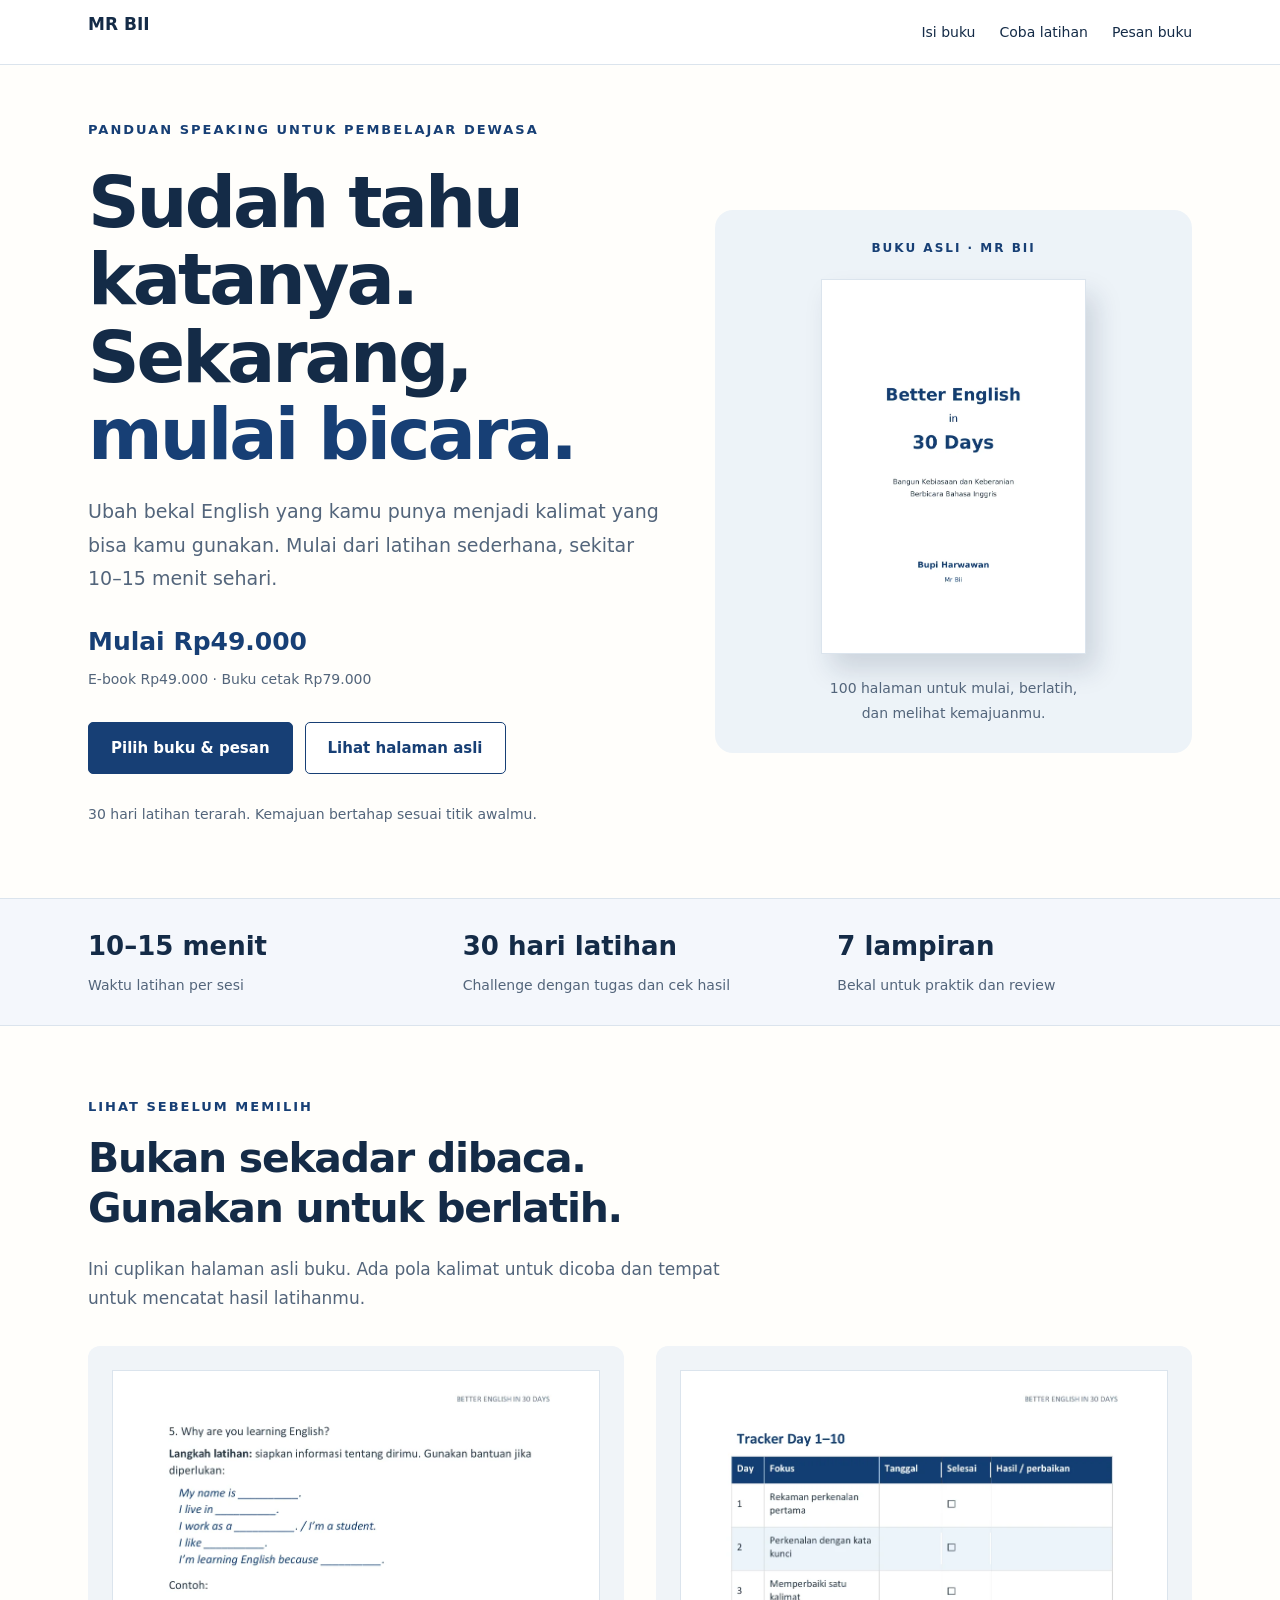
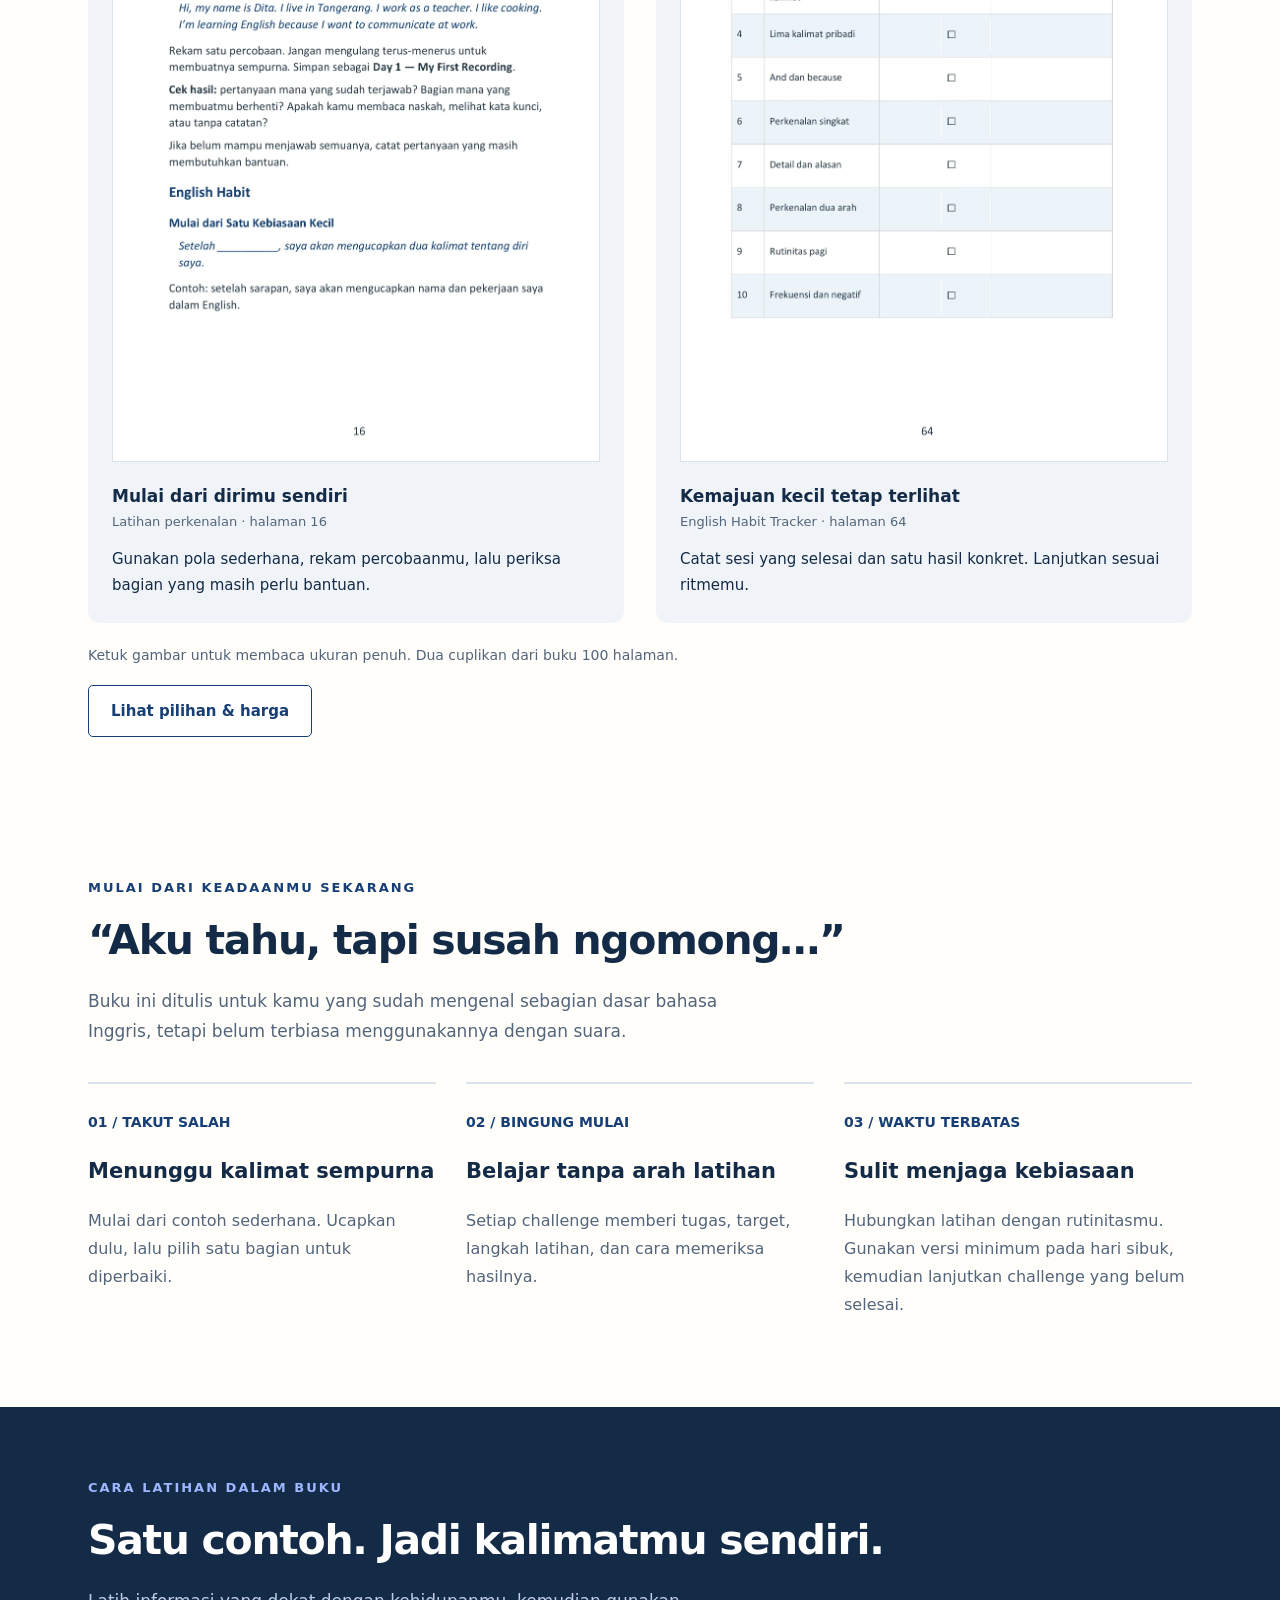
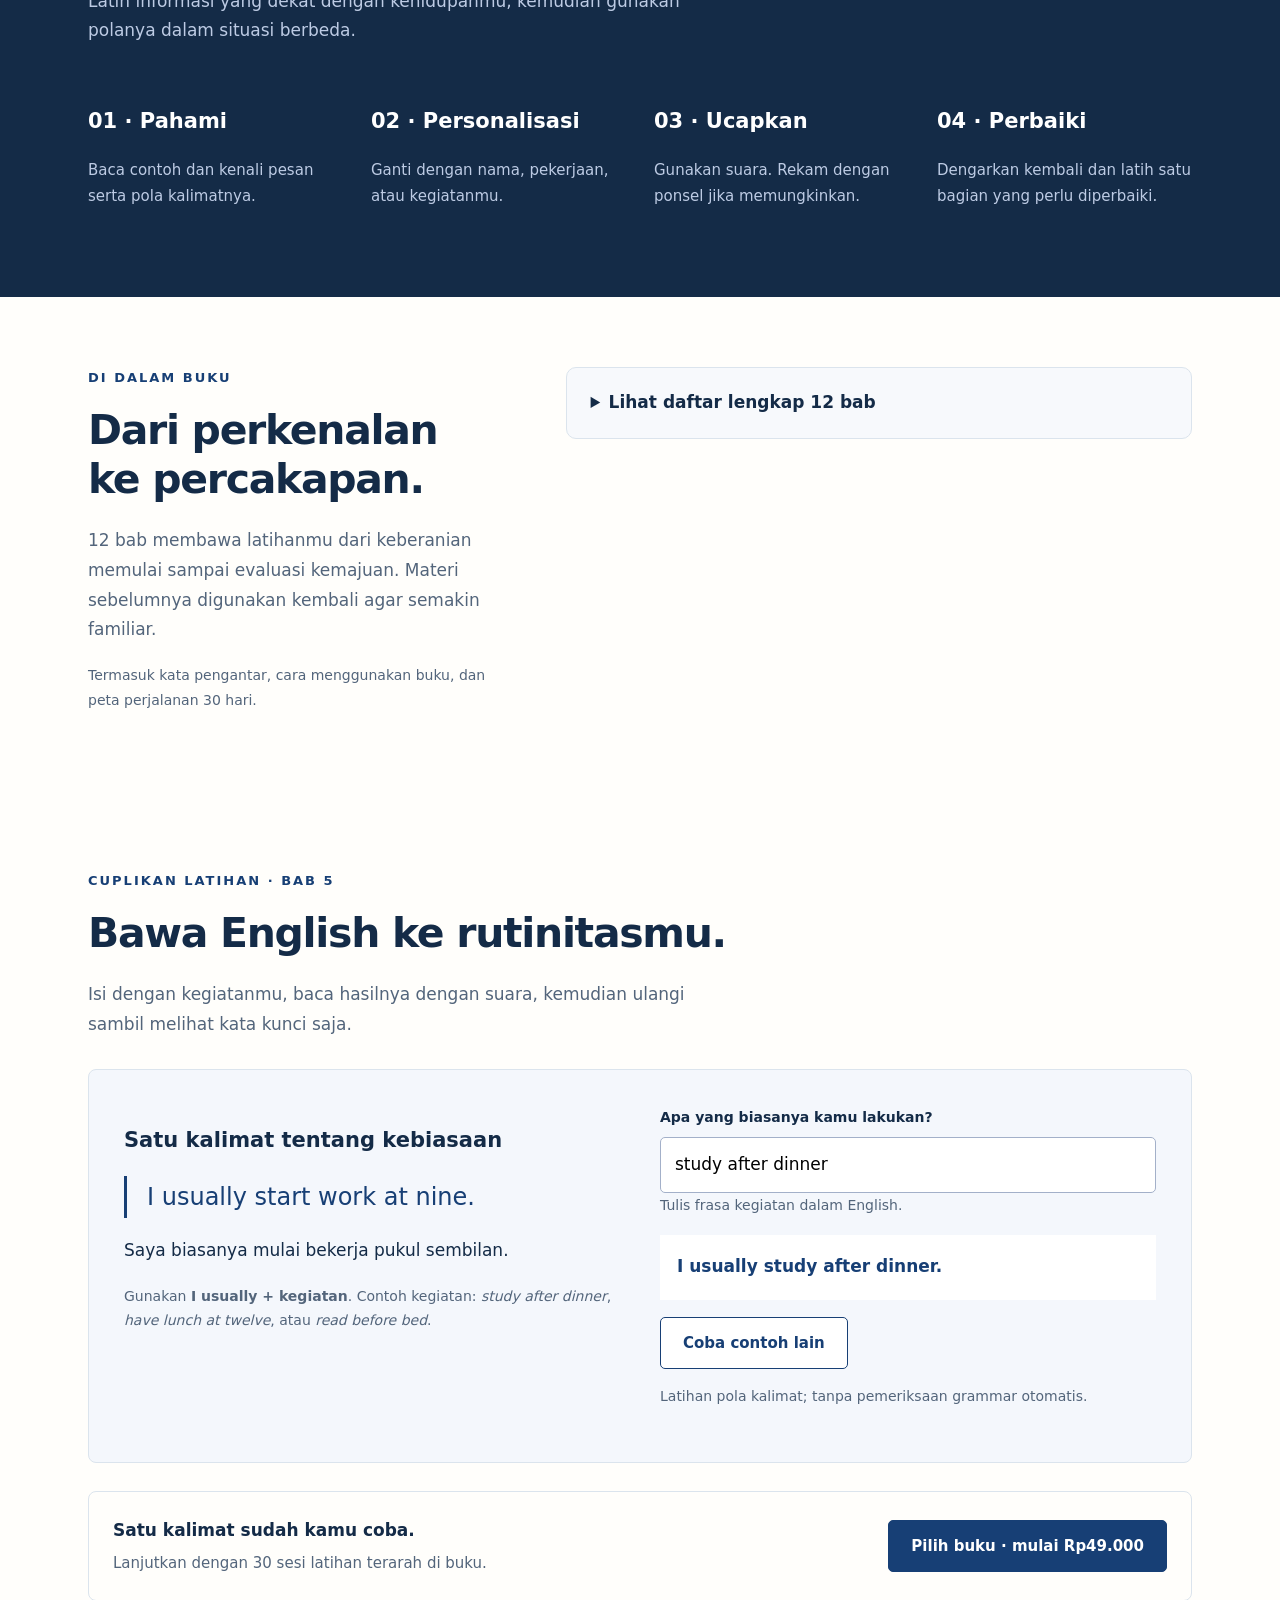
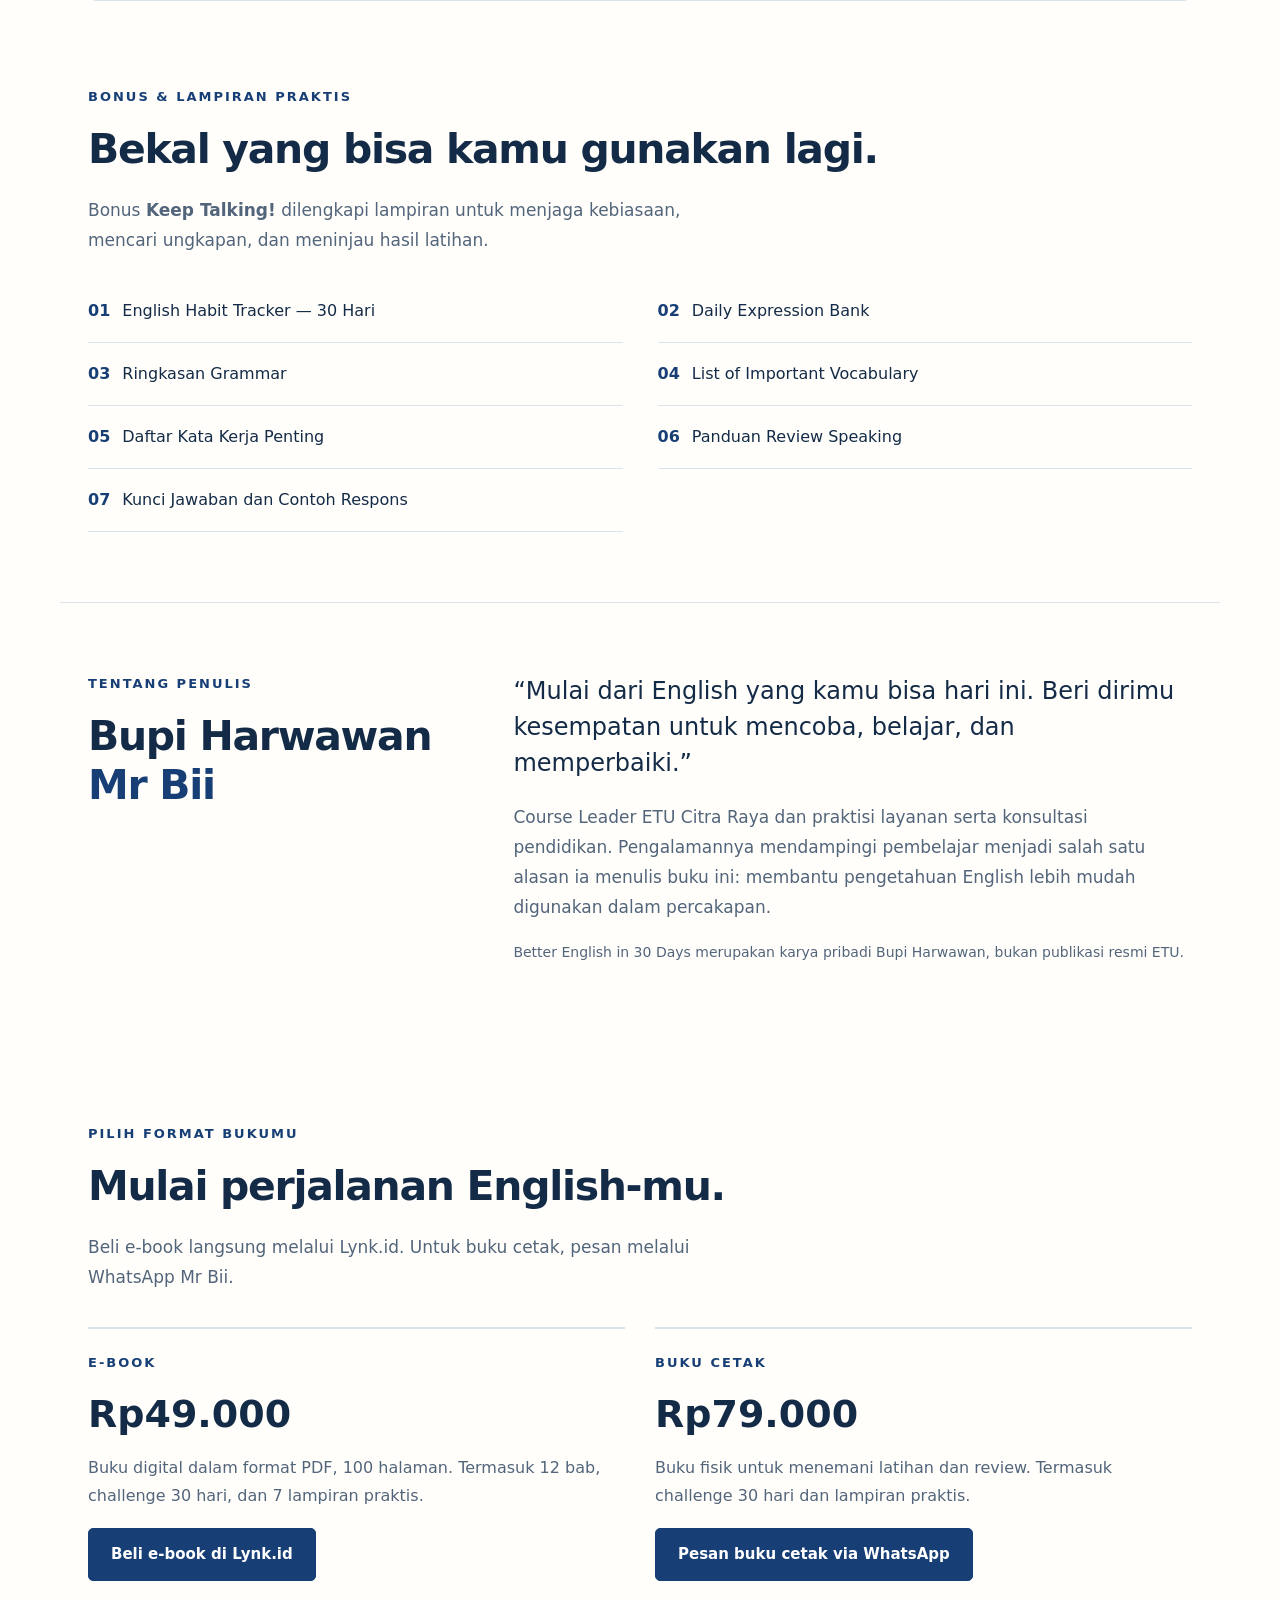
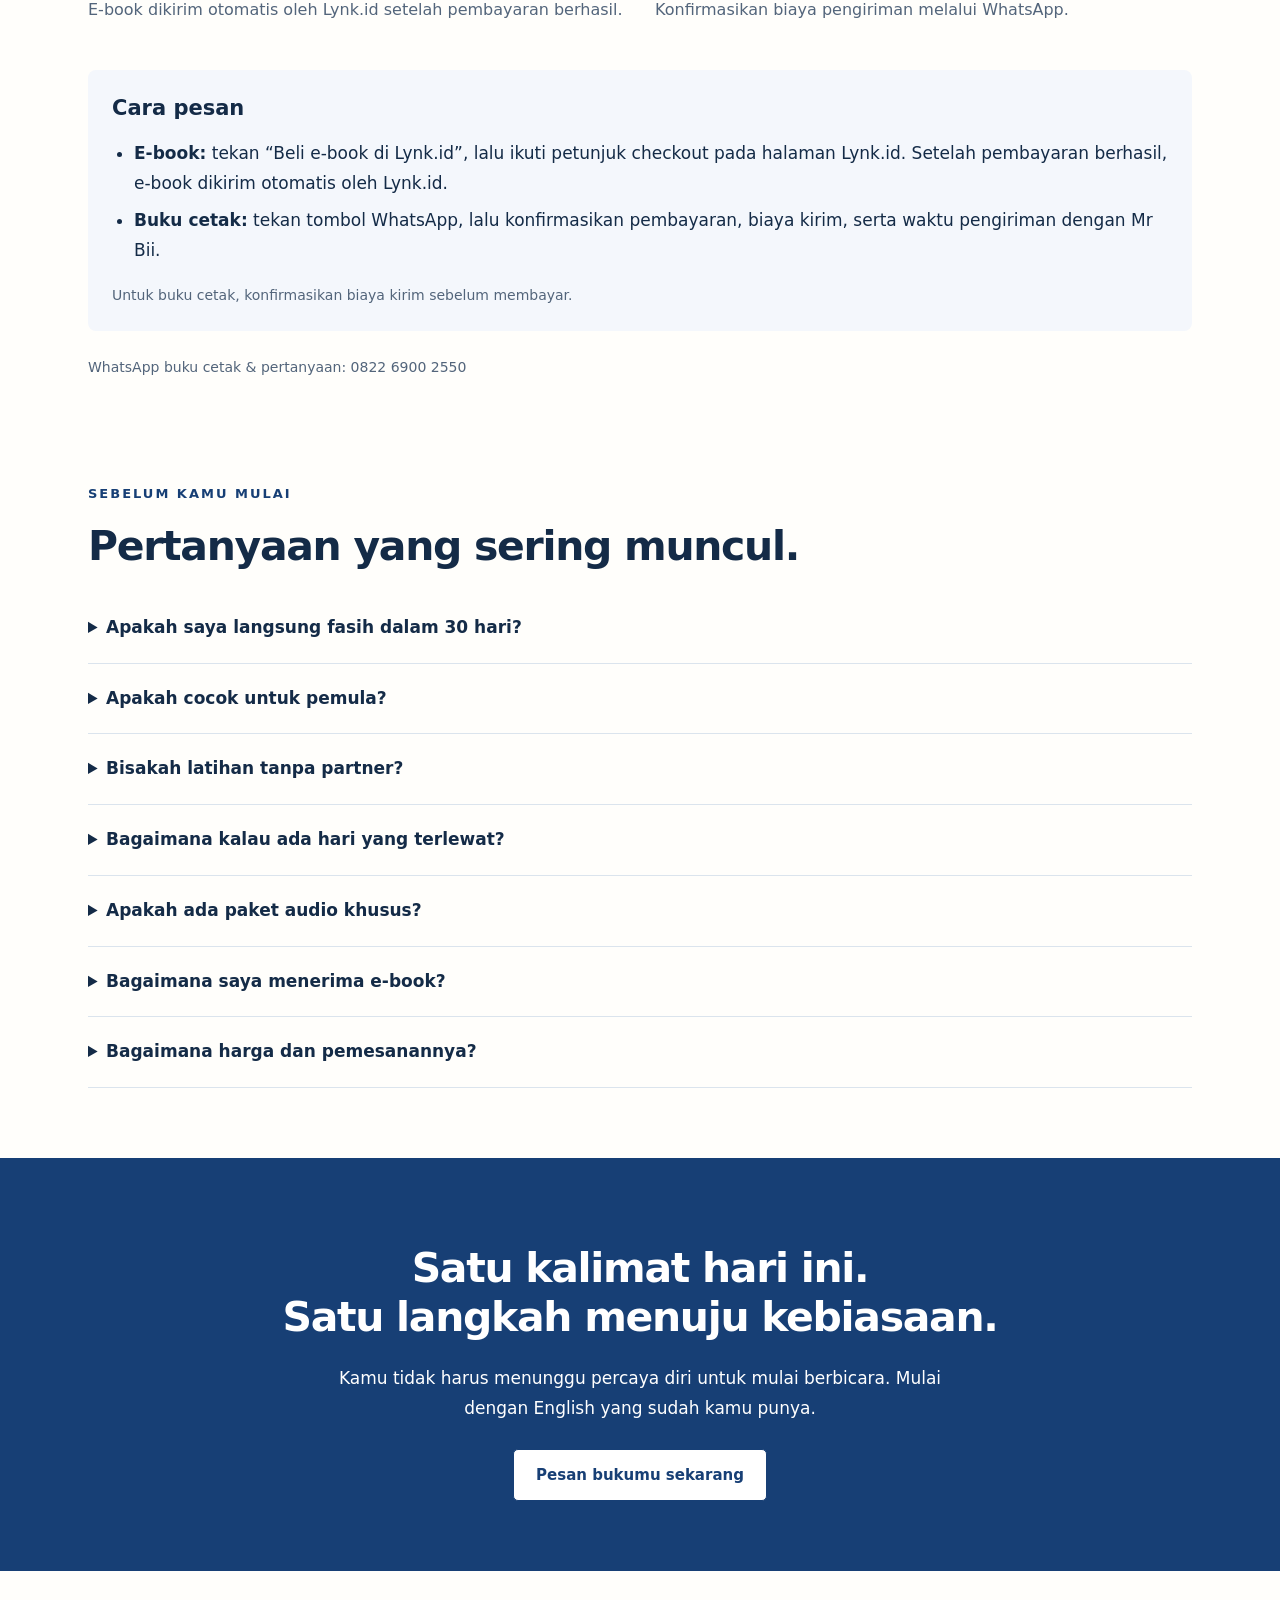
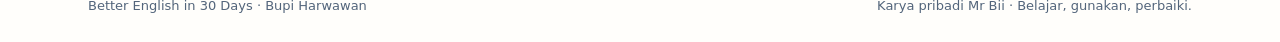
==== commit 6b05f33d: "Clarify automatic ebook delivery after Lynk payment" ====
--- a/index.html
+++ b/index.html
@@ -14,6 +14,6 @@
 <section id="sample"><div class="eyebrow">Cuplikan latihan · Bab 5</div><h2>Bawa English ke rutinitasmu.</h2><p class="intro">Isi dengan kegiatanmu, baca hasilnya dengan suara, kemudian ulangi sambil melihat kata kunci saja.</p><div class="sample"><div><h3>Satu kalimat tentang kebiasaan</h3><p class="expression">I usually start work at nine.</p><p>Saya biasanya mulai bekerja pukul sembilan.</p><p class="note">Gunakan <b>I usually + kegiatan</b>. Contoh kegiatan: <i>study after dinner</i>, <i>have lunch at twelve</i>, atau <i>read before bed</i>.</p></div><div><label for="activity">Apa yang biasanya kamu lakukan?</label><input id="activity" value="study after dinner" maxlength="160" autocomplete="off" aria-describedby="tip"><p class="note" id="tip">Tulis frasa kegiatan dalam English.</p><div class="output" aria-live="polite"><strong id="sentence">I usually study after dinner.</strong></div><button class="button secondary" id="example" type="button">Coba contoh lain</button><p class="note" style="margin-top:15px">Latihan pola kalimat; tanpa pemeriksaan grammar otomatis.</p></div></div><div class="sample-cta"><div><strong>Satu kalimat sudah kamu coba.</strong><p>Lanjutkan dengan 30 sesi latihan terarah di buku.</p></div><a class="button" href="#pesan">Pilih buku · mulai Rp49.000</a></div></section>
 <section style="padding-top:15px"><div class="eyebrow">Bonus & lampiran praktis</div><h2>Bekal yang bisa kamu gunakan lagi.</h2><p class="intro">Bonus <b>Keep Talking!</b> dilengkapi lampiran untuk menjaga kebiasaan, mencari ungkapan, dan meninjau hasil latihan.</p><div class="bonus"><div><b>01</b>English Habit Tracker — 30 Hari</div><div><b>02</b>Daily Expression Bank</div><div><b>03</b>Ringkasan Grammar</div><div><b>04</b>List of Important Vocabulary</div><div><b>05</b>Daftar Kata Kerja Penting</div><div><b>06</b>Panduan Review Speaking</div><div><b>07</b>Kunci Jawaban dan Contoh Respons</div></div></section>
 <section class="author"><div><div class="eyebrow">Tentang penulis</div><h2>Bupi Harwawan<br><span style="color:var(--blue)">Mr Bii</span></h2></div><div><blockquote>“Mulai dari English yang kamu bisa hari ini. Beri dirimu kesempatan untuk mencoba, belajar, dan memperbaiki.”</blockquote><p>Course Leader ETU Citra Raya dan praktisi layanan serta konsultasi pendidikan. Pengalamannya mendampingi pembelajar menjadi salah satu alasan ia menulis buku ini: membantu pengetahuan English lebih mudah digunakan dalam percakapan.</p><p class="note">Better English in 30 Days merupakan karya pribadi Bupi Harwawan, bukan publikasi resmi ETU.</p></div></section>
-<section id="pesan"><div class="eyebrow">Pilih format bukumu</div><h2>Mulai perjalanan English-mu.</h2><p class="intro">Beli e-book langsung melalui Lynk.id. Untuk buku cetak, pesan melalui WhatsApp Mr Bii.</p><div class="grid" style="grid-template-columns:repeat(auto-fit,minmax(240px,1fr))"><article class="card"><div class="eyebrow">E-book</div><h3 style="font-size:38px;margin:14px 0">Rp49.000</h3><p>Buku digital dalam format PDF, 100 halaman. Termasuk 12 bab, challenge 30 hari, dan 7 lampiran praktis.</p><a class="button" href="https://lynk.id/dangwongofficialstore/6ro6jrgzowqv/checkout" target="_blank" rel="noopener noreferrer">Beli e-book di Lynk.id</a></article><article class="card"><div class="eyebrow">Buku cetak</div><h3 style="font-size:38px;margin:14px 0">Rp79.000</h3><p>Buku fisik untuk menemani latihan dan review. Termasuk challenge 30 hari dan lampiran praktis.</p><a class="button" href="https://wa.me/6282269002550?text=Halo%20Mr%20Bii%2C%20saya%20ingin%20memesan%20buku%20cetak%20Better%20English%20in%2030%20Days%20seharga%20Rp79.000.%20Mohon%20informasi%20pembayaran%20dan%20pengiriman." target="_blank" rel="noopener noreferrer">Pesan buku cetak via WhatsApp</a><p class="note" style="margin-top:15px">Konfirmasikan biaya pengiriman melalui WhatsApp.</p></article></div><div class="order-guide"><h3>Cara pesan</h3><ul><li><strong>E-book:</strong> tekan “Beli e-book di Lynk.id”, lalu ikuti petunjuk checkout pada halaman Lynk.id.</li><li><strong>Buku cetak:</strong> tekan tombol WhatsApp, lalu konfirmasikan pembayaran, biaya kirim, serta waktu pengiriman dengan Mr Bii.</li></ul><p class="note">Untuk buku cetak, konfirmasikan biaya kirim sebelum membayar.</p></div><p class="note" style="margin-top:24px">WhatsApp buku cetak & pertanyaan: 0822 6900 2550</p></section><section id="faq" style="padding-top:15px"><div class="eyebrow">Sebelum kamu mulai</div><h2>Pertanyaan yang sering muncul.</h2><details><summary>Apakah saya langsung fasih dalam 30 hari?</summary><p>30 hari adalah urutan latihan, bukan jaminan kefasihan. Buku ini membantu membangun kebiasaan berbicara dan melihat perkembangan dari rekaman, kejelasan pesan, pola kalimat, serta bantuan yang digunakan.</p></details><details><summary>Apakah cocok untuk pemula?</summary><p>Ditujukan untuk pembelajar dewasa yang sudah mengenal sebagian dasar English. Pemula tanpa dasar sama sekali mungkin membutuhkan bantuan tambahan.</p></details><details><summary>Bisakah latihan tanpa partner?</summary><p>Bisa. Challenge dapat dilakukan secara mandiri melalui rekaman suara dan role-play. Partner membantu latihan dua arah jika tersedia.</p></details><details><summary>Bagaimana kalau ada hari yang terlewat?</summary><p>Lanjutkan dari Day terakhir yang belum selesai. Kamu tidak wajib menyelesaikan seluruh latihan dalam 30 hari kalender berturut-turut.</p></details><details><summary>Apakah ada paket audio khusus?</summary><p>Edisi ini tidak menyertakan paket audio khusus dari penulis. Siapkan perekam suara di ponsel dan kamus yang menyediakan model pengucapan.</p></details><details><summary>Bagaimana harga dan pemesanannya?</summary><p>E-book tersedia seharga Rp49.000 dan buku cetak Rp79.000. Untuk e-book, tekan “Beli e-book di Lynk.id” dan lanjutkan checkout. Untuk buku cetak, hubungi WhatsApp 0822 6900 2550 untuk konfirmasi pembayaran dan pengiriman.</p></details></section>
+<section id="pesan"><div class="eyebrow">Pilih format bukumu</div><h2>Mulai perjalanan English-mu.</h2><p class="intro">Beli e-book langsung melalui Lynk.id. Untuk buku cetak, pesan melalui WhatsApp Mr Bii.</p><div class="grid" style="grid-template-columns:repeat(auto-fit,minmax(240px,1fr))"><article class="card"><div class="eyebrow">E-book</div><h3 style="font-size:38px;margin:14px 0">Rp49.000</h3><p>Buku digital dalam format PDF, 100 halaman. Termasuk 12 bab, challenge 30 hari, dan 7 lampiran praktis.</p><a class="button" href="https://lynk.id/dangwongofficialstore/6ro6jrgzowqv/checkout" target="_blank" rel="noopener noreferrer">Beli e-book di Lynk.id</a><p class="note" style="margin-top:15px">E-book dikirim otomatis oleh Lynk.id setelah pembayaran berhasil.</p></article><article class="card"><div class="eyebrow">Buku cetak</div><h3 style="font-size:38px;margin:14px 0">Rp79.000</h3><p>Buku fisik untuk menemani latihan dan review. Termasuk challenge 30 hari dan lampiran praktis.</p><a class="button" href="https://wa.me/6282269002550?text=Halo%20Mr%20Bii%2C%20saya%20ingin%20memesan%20buku%20cetak%20Better%20English%20in%2030%20Days%20seharga%20Rp79.000.%20Mohon%20informasi%20pembayaran%20dan%20pengiriman." target="_blank" rel="noopener noreferrer">Pesan buku cetak via WhatsApp</a><p class="note" style="margin-top:15px">Konfirmasikan biaya pengiriman melalui WhatsApp.</p></article></div><div class="order-guide"><h3>Cara pesan</h3><ul><li><strong>E-book:</strong> tekan “Beli e-book di Lynk.id”, lalu ikuti petunjuk checkout pada halaman Lynk.id. Setelah pembayaran berhasil, e-book dikirim otomatis oleh Lynk.id.</li><li><strong>Buku cetak:</strong> tekan tombol WhatsApp, lalu konfirmasikan pembayaran, biaya kirim, serta waktu pengiriman dengan Mr Bii.</li></ul><p class="note">Untuk buku cetak, konfirmasikan biaya kirim sebelum membayar.</p></div><p class="note" style="margin-top:24px">WhatsApp buku cetak & pertanyaan: 0822 6900 2550</p></section><section id="faq" style="padding-top:15px"><div class="eyebrow">Sebelum kamu mulai</div><h2>Pertanyaan yang sering muncul.</h2><details><summary>Apakah saya langsung fasih dalam 30 hari?</summary><p>30 hari adalah urutan latihan, bukan jaminan kefasihan. Buku ini membantu membangun kebiasaan berbicara dan melihat perkembangan dari rekaman, kejelasan pesan, pola kalimat, serta bantuan yang digunakan.</p></details><details><summary>Apakah cocok untuk pemula?</summary><p>Ditujukan untuk pembelajar dewasa yang sudah mengenal sebagian dasar English. Pemula tanpa dasar sama sekali mungkin membutuhkan bantuan tambahan.</p></details><details><summary>Bisakah latihan tanpa partner?</summary><p>Bisa. Challenge dapat dilakukan secara mandiri melalui rekaman suara dan role-play. Partner membantu latihan dua arah jika tersedia.</p></details><details><summary>Bagaimana kalau ada hari yang terlewat?</summary><p>Lanjutkan dari Day terakhir yang belum selesai. Kamu tidak wajib menyelesaikan seluruh latihan dalam 30 hari kalender berturut-turut.</p></details><details><summary>Apakah ada paket audio khusus?</summary><p>Edisi ini tidak menyertakan paket audio khusus dari penulis. Siapkan perekam suara di ponsel dan kamus yang menyediakan model pengucapan.</p></details><details><summary>Bagaimana saya menerima e-book?</summary><p>Setelah pembayaran berhasil, e-book dikirim otomatis oleh Lynk.id. Ikuti petunjuk yang diberikan oleh Lynk.id untuk mengakses file PDF.</p></details><details><summary>Bagaimana harga dan pemesanannya?</summary><p>E-book tersedia seharga Rp49.000 dan buku cetak Rp79.000. Untuk e-book, tekan “Beli e-book di Lynk.id” dan lanjutkan checkout. Untuk buku cetak, hubungi WhatsApp 0822 6900 2550 untuk konfirmasi pembayaran dan pengiriman.</p></details></section>
 <div class="closing"><section><h2>Satu kalimat hari ini.<br>Satu langkah menuju kebiasaan.</h2><p>Kamu tidak harus menunggu percaya diri untuk mulai berbicara. Mulai dengan English yang sudah kamu punya.</p><a class="button" href="#pesan">Pesan bukumu sekarang</a></section></div></main><footer class="wrap bottom"><span>Better English in 30 Days · Bupi Harwawan</span><span>Karya pribadi Mr Bii · Belajar, gunakan, perbaiki.</span></footer><div class="mobile-buy"><div><strong>Mulai Rp49.000</strong><span>E-book & buku cetak</span></div><a class="button" href="#pesan">Pilih buku</a></div>
 <script>const chapters=['Kenapa English-mu Belum Keluar Saat Ngomong?','Bangun Keberanian dan English Habit-mu','Susun Kalimat Pertamamu','Ceritakan Dirimu dengan Percaya Diri','Bawa English ke Rutinitasmu','Lihat Sekitar, Mulai Bercerita','Bertanya, Menjawab, dan Meminta Penjelasan','Gunakan English dalam Situasi Nyata','Ceritakan Apa yang Sudah Terjadi','Bicarakan Rencana dan Keinginanmu','Bikin Percakapan Lebih Hidup','Lihat Kemajuanmu dan Teruskan Perjalananmu'];chapters.forEach((name,i)=>{const row=document.createElement('div');row.className='chapter';const n=document.createElement('span');n.textContent=String(i+1).padStart(2,'0');const t=document.createElement('strong');t.textContent=name;row.append(n,t);document.getElementById('chapters').append(row)});const activity=document.getElementById('activity'),sentence=document.getElementById('sentence');function update(){const v=activity.value.trim().replace(/[.!?]+$/,'');sentence.textContent=v?'I usually '+v+'.':'Isi satu kegiatan untuk membuat kalimatmu.'}activity.addEventListener('input',update);const examples=['study after dinner','have lunch at twelve','read before bed','start work at nine'];let i=0;document.getElementById('example').addEventListener('click',()=>{i=(i+1)%examples.length;activity.value=examples[i];update()});</script></body></html>
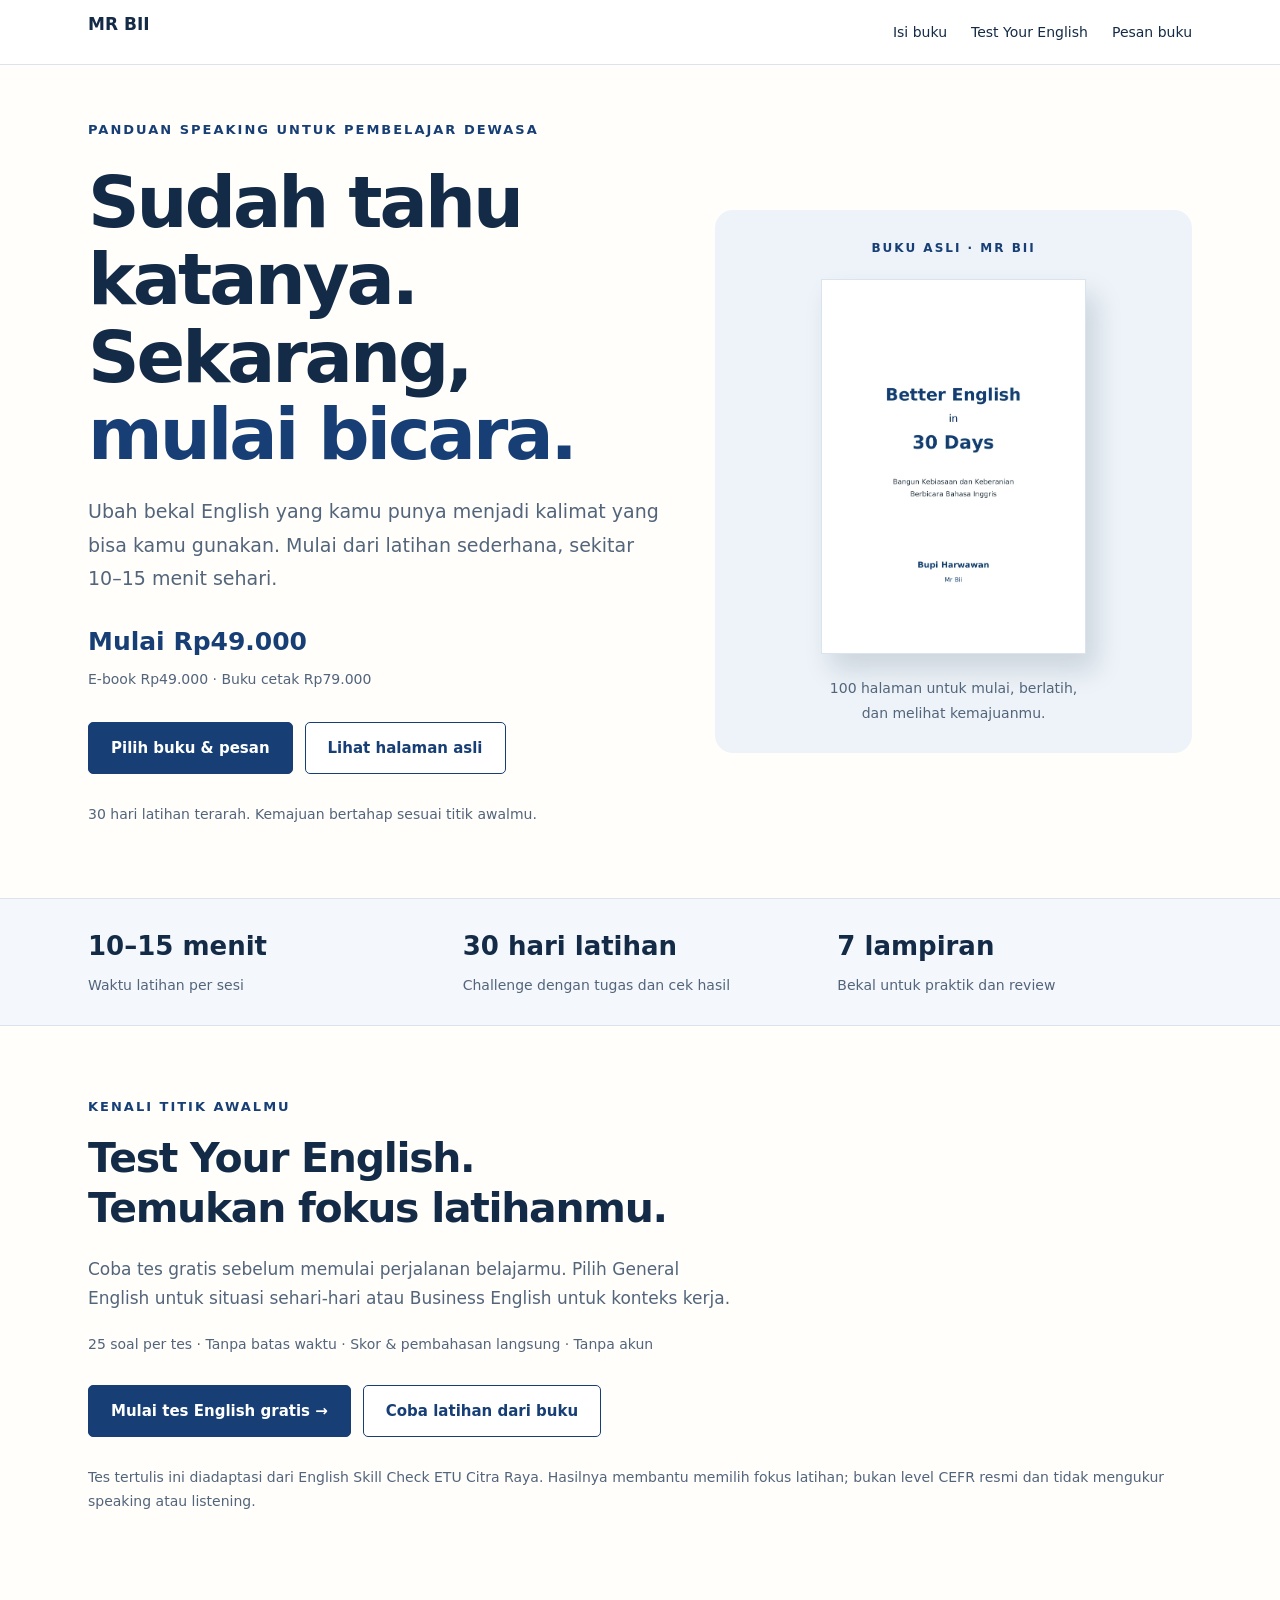
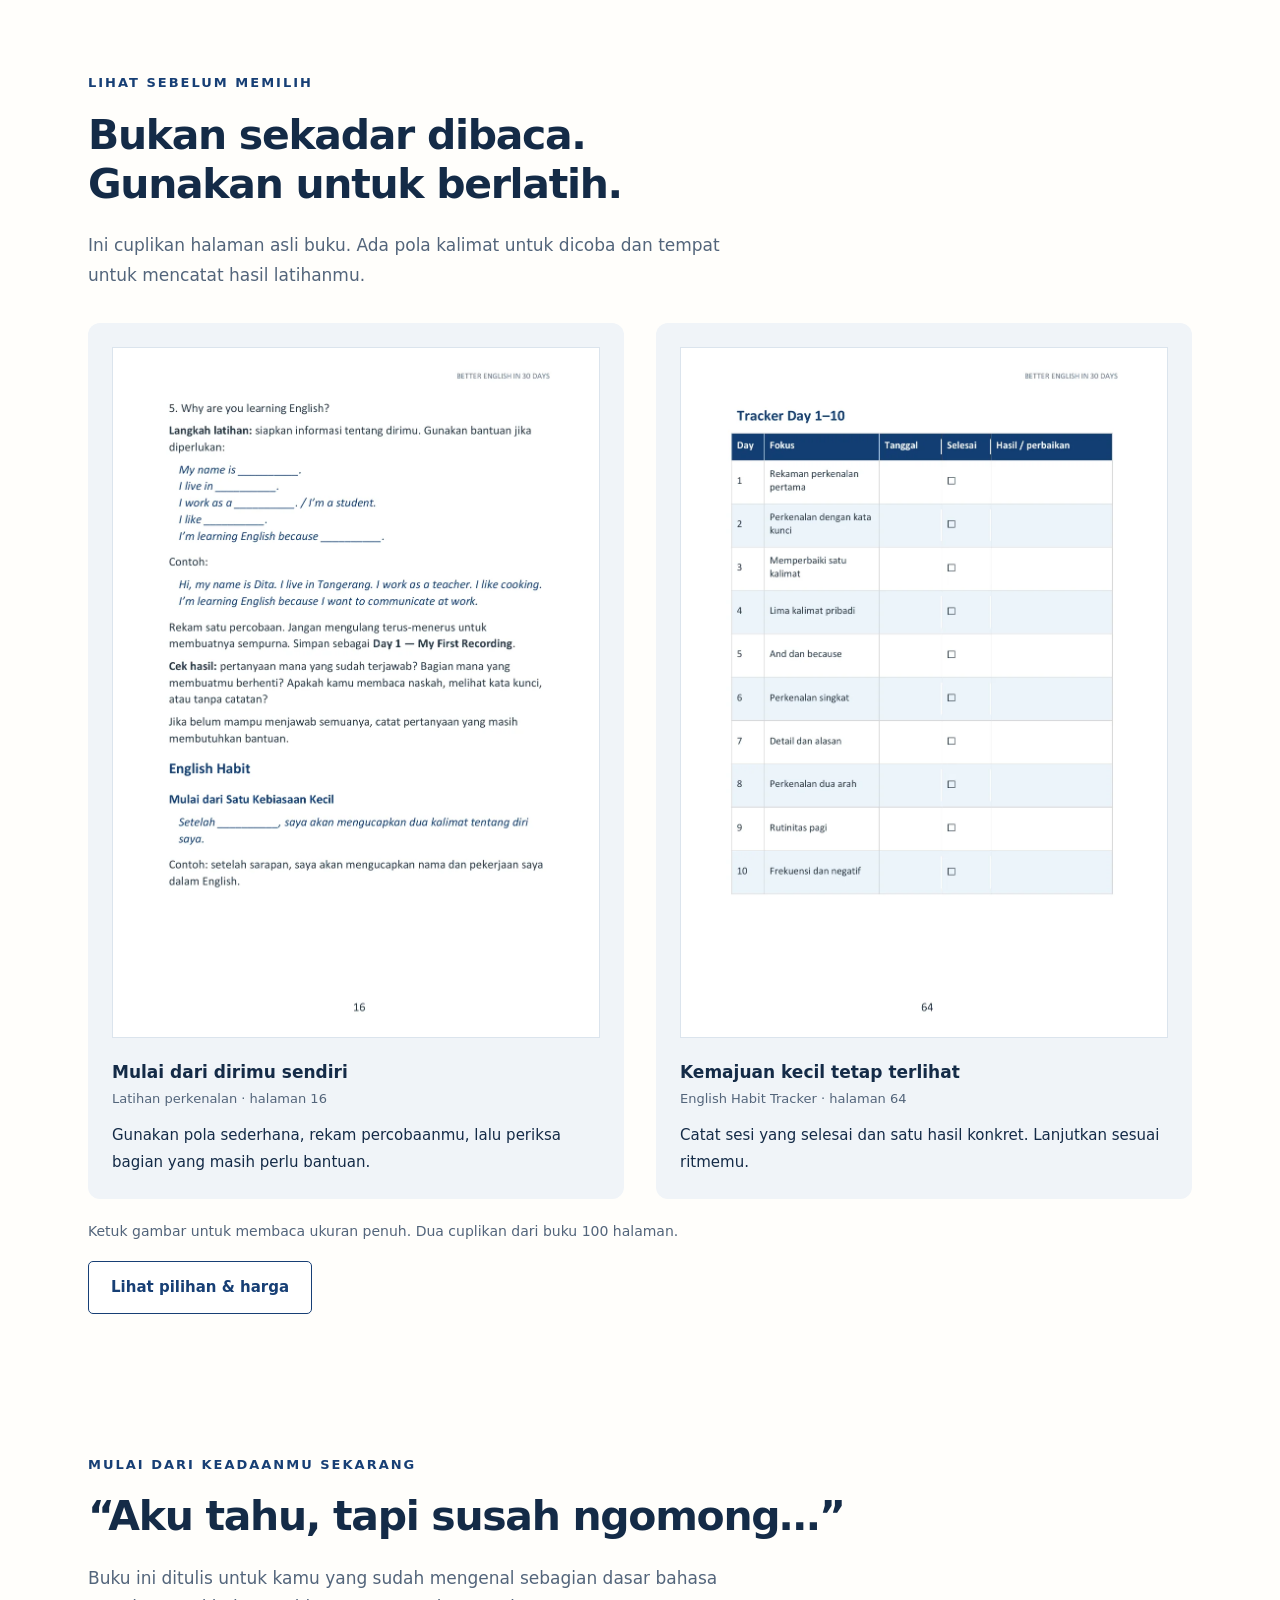
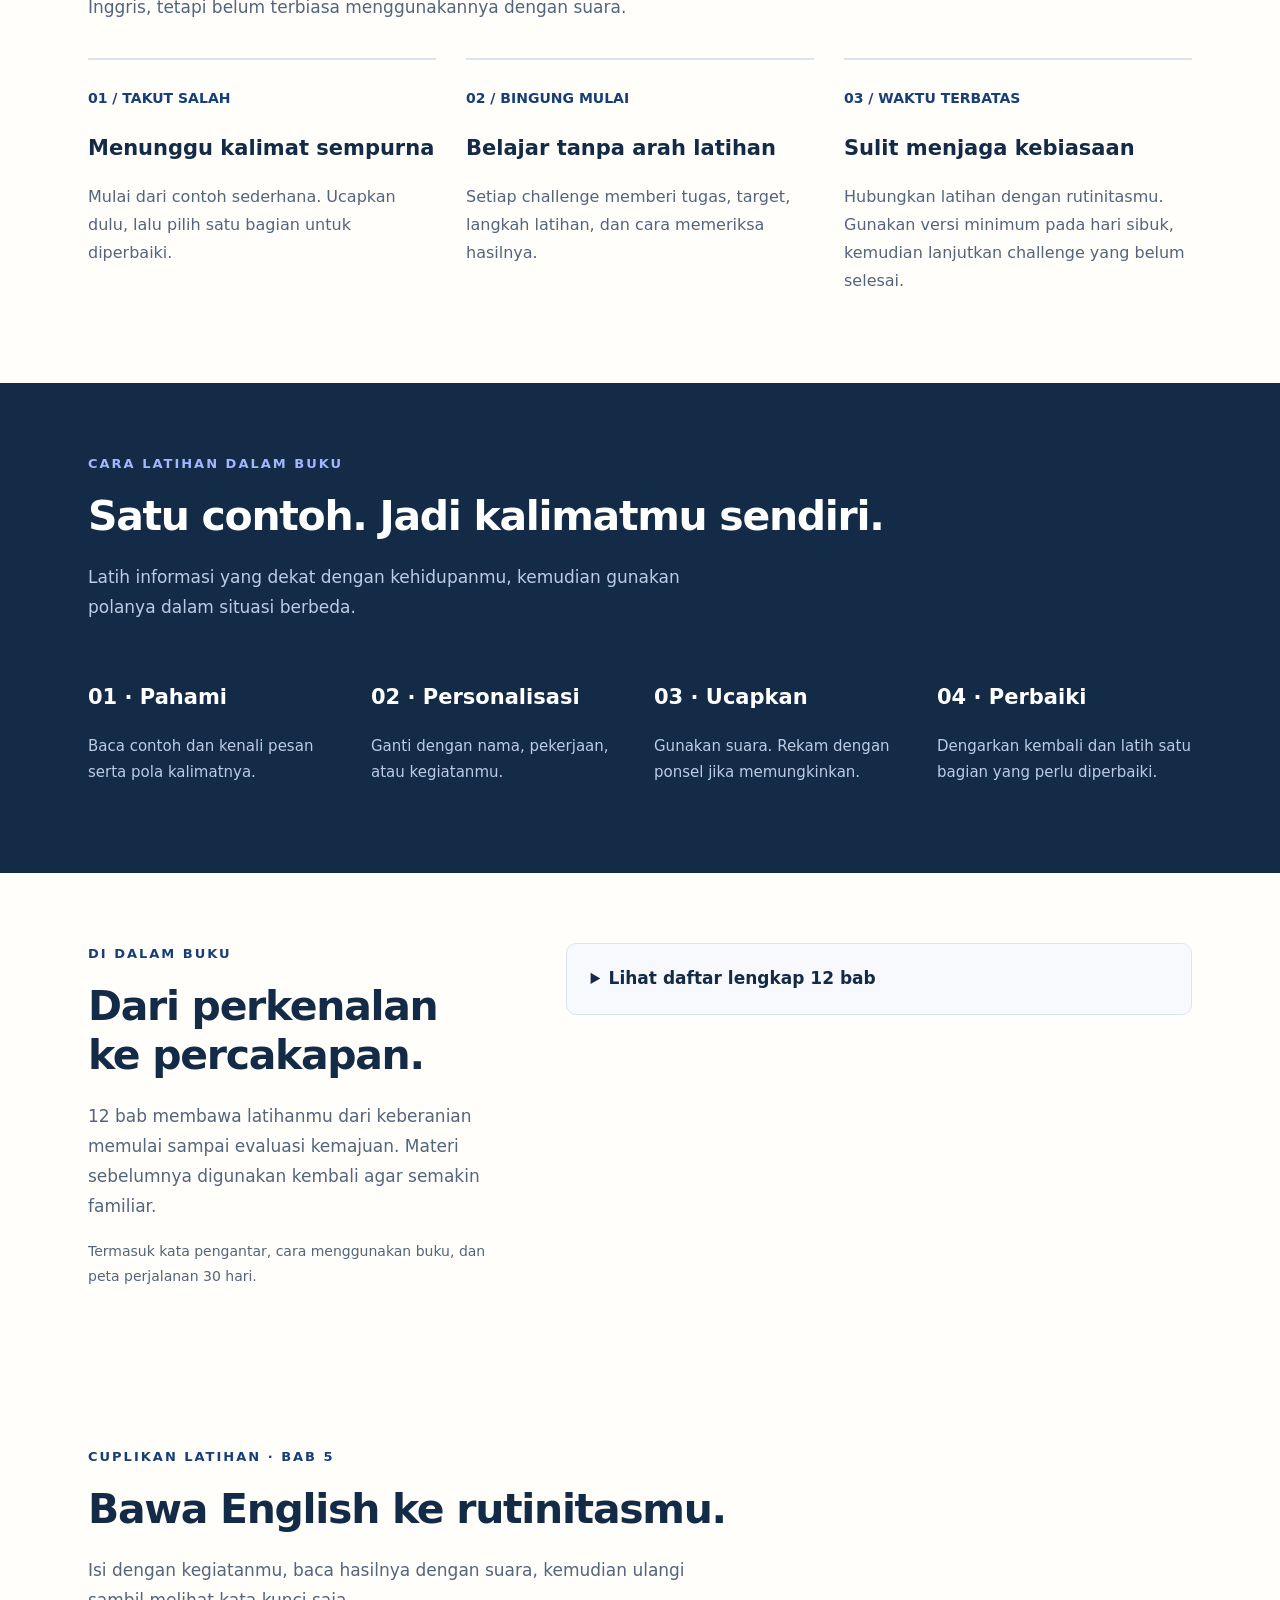
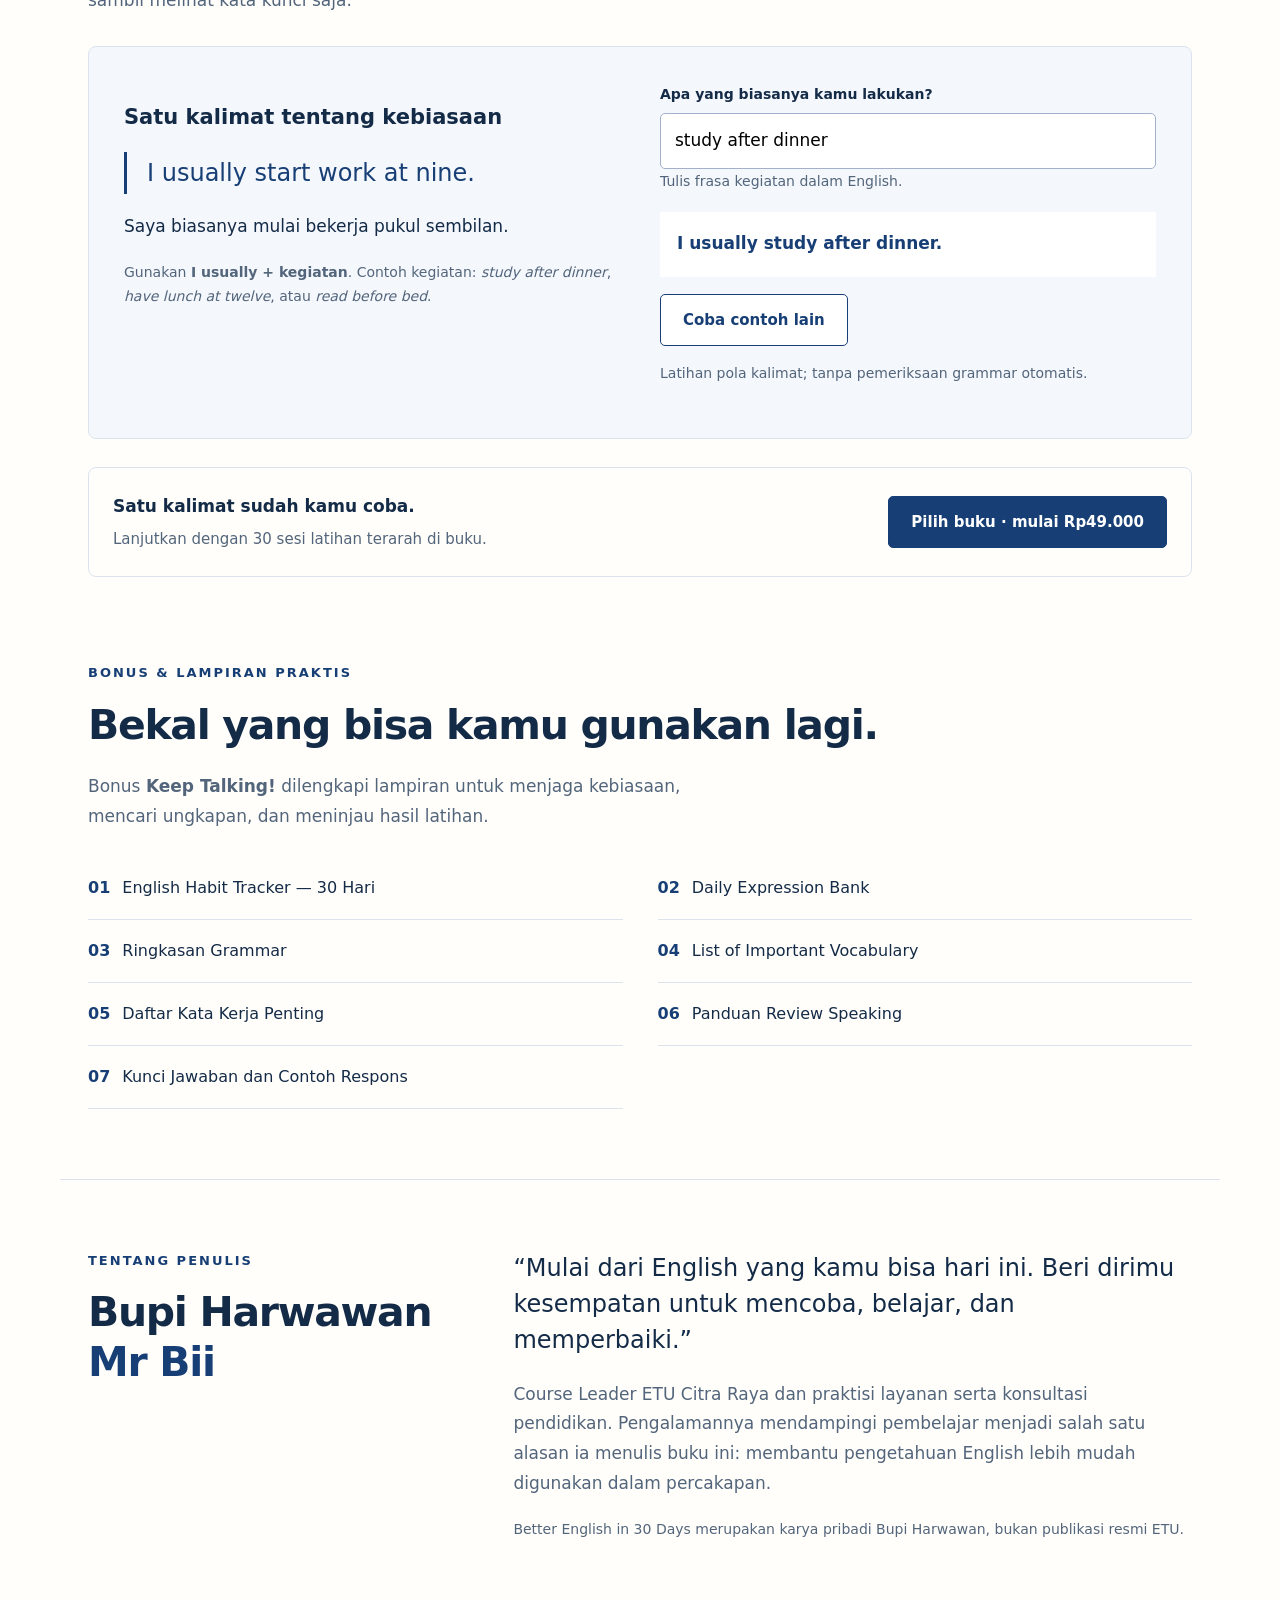
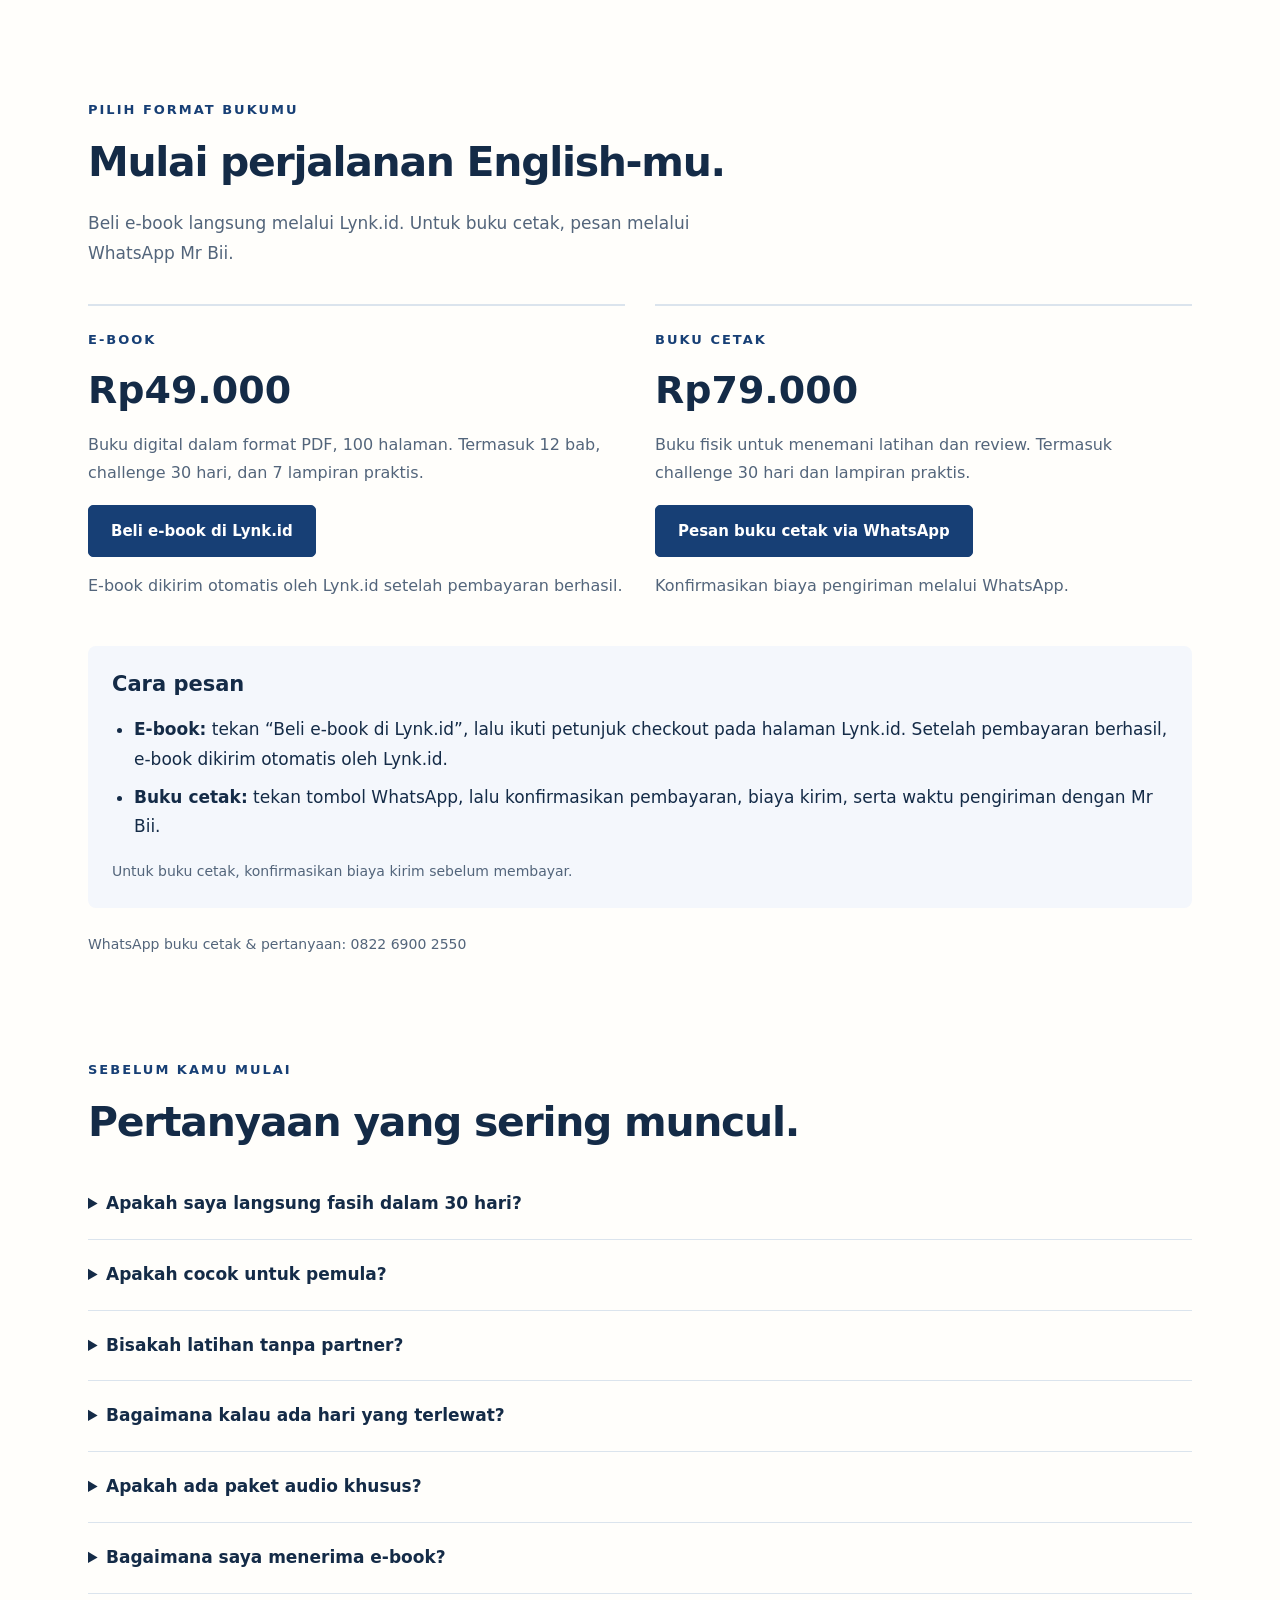
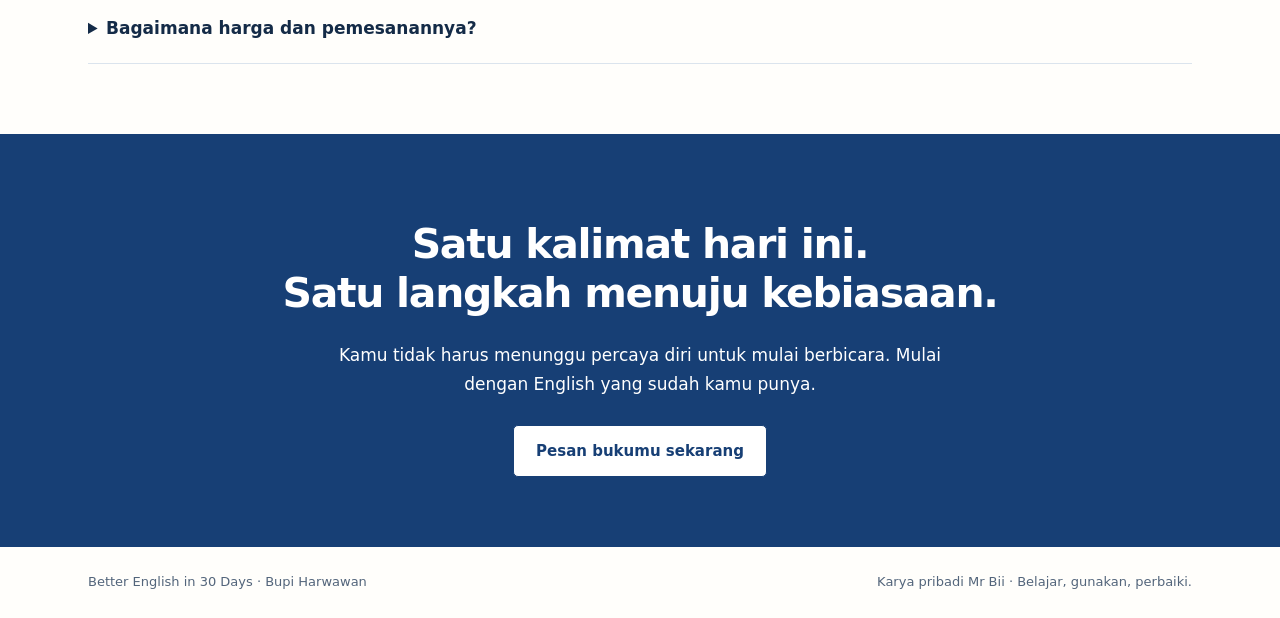
==== commit 235dbe8e: "Adopt English skill checks for Better English website" ====
--- a/index.html
+++ b/index.html
@@ -4,11 +4,11 @@
 /* Product previews and responsive purchase flow */
 :root{--blue:#173f75;--ink:#142b47;--muted:#53657b;--line:#dbe4ed}body{background:#fffefb}.hero{gap:55px;padding-top:54px;padding-bottom:54px}.offer{margin-top:25px}.offer strong{display:block;color:var(--blue);font-size:25px}.offer span{font-size:14px;color:var(--muted)}.book-showcase{text-align:center;background:#edf3f8;padding:28px 35px;border-radius:18px}.book-label{font-size:12px;font-weight:750;letter-spacing:2px;color:var(--blue);margin-bottom:20px}.book-showcase img{display:block;width:min(100%,265px);height:auto;margin:auto;box-shadow:10px 16px 25px #142b4726;border:1px solid #dbe4ed}.book-showcase p{font-size:14px;color:var(--muted);margin:22px 0 0}.preview-grid{display:grid;grid-template-columns:1fr 1fr;gap:32px;margin:32px 0 20px}.preview-grid figure{margin:0;padding:24px;background:#f0f4f8;border-radius:12px;min-width:0}.preview-grid img{display:block;width:100%;height:auto;border:1px solid var(--line)}.preview-grid a{display:block}.preview-grid figcaption{padding-top:20px}.preview-grid strong,.preview-grid span{display:block}.preview-grid span{font-size:13px;color:var(--muted)}.preview-grid p{font-size:15px;margin:12px 0 0}.chapter-list{align-self:start;border:1px solid var(--line);padding:20px 24px;border-radius:10px;background:#f7f9fc}.sample-cta{display:flex;align-items:center;justify-content:space-between;gap:24px;margin-top:28px;padding:24px;border:1px solid var(--line);border-radius:8px}.sample-cta p{font-size:15px;color:var(--muted);margin:4px 0 0}.sample-cta .button{flex-shrink:0}.order-guide{margin-top:28px;padding:24px;background:#f4f7fc;border-radius:8px}.order-guide h3{margin:0 0 12px}.order-guide ol,.order-guide ul{padding-left:22px}.order-guide li{margin-bottom:8px}.order-guide p{margin-bottom:0}.mobile-buy{display:none}.button{min-height:48px;text-align:center}.nav a{display:inline-flex;align-items:center;min-height:44px}.nav{padding-top:10px;padding-bottom:10px}img{max-width:100%}
 @media(max-width:900px){.hero,.journey,.sample,.author{grid-template-columns:1fr;gap:30px}.hero h1{font-size:clamp(38px,7vw,64px);letter-spacing:-1.8px}.book-showcase{max-width:460px;width:100%;justify-self:center}.steps{grid-template-columns:1fr 1fr}.sample-cta{align-items:start;flex-direction:column}}
-@media(max-width:600px){section,.wrap{padding:42px 20px}.nav{padding:8px 20px}.hero{padding-top:32px}.hero h1{font-size:clamp(34px,9vw,48px)}.lead{font-size:17px}.preview-grid{grid-template-columns:1fr;gap:20px}.preview-grid figure{padding:18px}.actions{display:grid;grid-template-columns:1fr}.stats{grid-template-columns:1fr;padding:22px 20px;gap:14px}.stats>div{display:flex;align-items:baseline;justify-content:space-between;gap:16px}.stats strong{font-size:18px;flex-shrink:0}.stats span{text-align:right}.steps{grid-template-columns:1fr;gap:8px}.book-showcase{padding:24px}.sample{padding:20px;gap:20px}.chapter-list{padding:18px}.sample-cta .button{width:100%}.bottom{padding-bottom:110px}.mobile-buy{display:flex;position:fixed;bottom:0;left:0;right:0;z-index:3;align-items:center;justify-content:space-between;gap:12px;padding:12px 20px calc(12px + env(safe-area-inset-bottom));background:#fffffff5;border-top:1px solid var(--line);box-shadow:0 -4px 18px #142b470a}.mobile-buy strong,.mobile-buy span{display:block}.mobile-buy strong{font-size:16px}.mobile-buy span{font-size:12px;color:var(--muted)}.mobile-buy .button{padding:10px 18px}html{scroll-padding-bottom:100px}}
-</style></head><body><nav><div class="wrap nav"><span class="brand">MR BII</span><div><a href="#isi">Isi buku</a><a href="#sample">Coba latihan</a><a href="#pesan">Pesan buku</a></div></div></nav><main>
+@media(max-width:600px){.nav{gap:10px}.nav div{gap:10px;font-size:12px}.brand{font-size:14px}section,.wrap{padding:42px 20px}.nav{padding:8px 20px}.hero{padding-top:32px}.hero h1{font-size:clamp(34px,9vw,48px)}.lead{font-size:17px}.preview-grid{grid-template-columns:1fr;gap:20px}.preview-grid figure{padding:18px}.actions{display:grid;grid-template-columns:1fr}.stats{grid-template-columns:1fr;padding:22px 20px;gap:14px}.stats>div{display:flex;align-items:baseline;justify-content:space-between;gap:16px}.stats strong{font-size:18px;flex-shrink:0}.stats span{text-align:right}.steps{grid-template-columns:1fr;gap:8px}.book-showcase{padding:24px}.sample{padding:20px;gap:20px}.chapter-list{padding:18px}.sample-cta .button{width:100%}.bottom{padding-bottom:110px}.mobile-buy{display:flex;position:fixed;bottom:0;left:0;right:0;z-index:3;align-items:center;justify-content:space-between;gap:12px;padding:12px 20px calc(12px + env(safe-area-inset-bottom));background:#fffffff5;border-top:1px solid var(--line);box-shadow:0 -4px 18px #142b470a}.mobile-buy strong,.mobile-buy span{display:block}.mobile-buy strong{font-size:16px}.mobile-buy span{font-size:12px;color:var(--muted)}.mobile-buy .button{padding:10px 18px}html{scroll-padding-bottom:100px}}
+</style></head><body><nav><div class="wrap nav"><span class="brand">MR BII</span><div><a href="#isi">Isi buku</a><a href="english-test/">Test Your English</a><a href="#pesan">Pesan buku</a></div></div></nav><main>
 <section class="hero"><div><div class="eyebrow">Panduan speaking untuk pembelajar dewasa</div><h1>Sudah tahu katanya.<br>Sekarang, <em>mulai bicara.</em></h1><p class="lead">Ubah bekal English yang kamu punya menjadi kalimat yang bisa kamu gunakan. Mulai dari latihan sederhana, sekitar 10–15 menit sehari.</p><p class="offer"><strong>Mulai Rp49.000</strong><span>E-book Rp49.000 · Buku cetak Rp79.000</span></p><div class="actions"><a class="button" href="#pesan">Pilih buku & pesan</a><a class="button secondary" href="#preview">Lihat halaman asli</a></div><p class="note">30 hari latihan terarah. Kemajuan bertahap sesuai titik awalmu.</p></div><aside class="book-showcase"><div class="book-label">BUKU ASLI · MR BII</div><img src="cover.webp" width="705" height="1000" fetchpriority="high" alt="Sampul Better English in 30 Days oleh Bupi Harwawan, Mr Bii"><p>100 halaman untuk mulai, berlatih,<br>dan melihat kemajuanmu.</p></aside></section>
 <div class="strip"><div class="wrap stats"><div><strong>10–15 menit</strong><span>Waktu latihan per sesi</span></div><div><strong>30 hari latihan</strong><span>Challenge dengan tugas dan cek hasil</span></div><div><strong>7 lampiran</strong><span>Bekal untuk praktik dan review</span></div></div></div>
-<section id="preview"><div class="eyebrow">Lihat sebelum memilih</div><h2>Bukan sekadar dibaca.<br>Gunakan untuk berlatih.</h2><p class="intro">Ini cuplikan halaman asli buku. Ada pola kalimat untuk dicoba dan tempat untuk mencatat hasil latihanmu.</p><div class="preview-grid"><figure><a href="latihan-perkenalan.webp" target="_blank" rel="noopener" aria-label="Buka cuplikan latihan perkenalan dalam ukuran penuh"><img src="latihan-perkenalan.webp" width="987" height="1400" loading="lazy" decoding="async" alt="Halaman 16: pola perkenalan diri, contoh respons, dan English Habit"></a><figcaption><strong>Mulai dari dirimu sendiri</strong><span>Latihan perkenalan · halaman 16</span><p>Gunakan pola sederhana, rekam percobaanmu, lalu periksa bagian yang masih perlu bantuan.</p></figcaption></figure><figure><a href="habit-tracker.webp" target="_blank" rel="noopener" aria-label="Buka cuplikan habit tracker dalam ukuran penuh"><img src="habit-tracker.webp" width="987" height="1400" loading="lazy" decoding="async" alt="Halaman 64: tabel tracker Day 1 sampai 10 dengan fokus latihan, tanggal, dan hasil"></a><figcaption><strong>Kemajuan kecil tetap terlihat</strong><span>English Habit Tracker · halaman 64</span><p>Catat sesi yang selesai dan satu hasil konkret. Lanjutkan sesuai ritmemu.</p></figcaption></figure></div><p class="note">Ketuk gambar untuk membaca ukuran penuh. Dua cuplikan dari buku 100 halaman.</p><a class="button secondary" href="#pesan">Lihat pilihan & harga</a></section><section><div class="eyebrow">Mulai dari keadaanmu sekarang</div><h2>“Aku tahu, tapi susah ngomong…”</h2><p class="intro">Buku ini ditulis untuk kamu yang sudah mengenal sebagian dasar bahasa Inggris, tetapi belum terbiasa menggunakannya dengan suara.</p><div class="grid"><article class="card"><span class="number">01 / TAKUT SALAH</span><h3>Menunggu kalimat sempurna</h3><p>Mulai dari contoh sederhana. Ucapkan dulu, lalu pilih satu bagian untuk diperbaiki.</p></article><article class="card"><span class="number">02 / BINGUNG MULAI</span><h3>Belajar tanpa arah latihan</h3><p>Setiap challenge memberi tugas, target, langkah latihan, dan cara memeriksa hasilnya.</p></article><article class="card"><span class="number">03 / WAKTU TERBATAS</span><h3>Sulit menjaga kebiasaan</h3><p>Hubungkan latihan dengan rutinitasmu. Gunakan versi minimum pada hari sibuk, kemudian lanjutkan challenge yang belum selesai.</p></article></div></section>
+<section id="english-check"><div class="eyebrow">Kenali titik awalmu</div><h2>Test Your English.<br>Temukan fokus latihanmu.</h2><p class="intro">Coba tes gratis sebelum memulai perjalanan belajarmu. Pilih General English untuk situasi sehari-hari atau Business English untuk konteks kerja.</p><p class="note">25 soal per tes · Tanpa batas waktu · Skor & pembahasan langsung · Tanpa akun</p><div class="actions"><a class="button" href="english-test/">Mulai tes English gratis →</a><a class="button secondary" href="#sample">Coba latihan dari buku</a></div><p class="note">Tes tertulis ini diadaptasi dari English Skill Check ETU Citra Raya. Hasilnya membantu memilih fokus latihan; bukan level CEFR resmi dan tidak mengukur speaking atau listening.</p></section><section id="preview"><div class="eyebrow">Lihat sebelum memilih</div><h2>Bukan sekadar dibaca.<br>Gunakan untuk berlatih.</h2><p class="intro">Ini cuplikan halaman asli buku. Ada pola kalimat untuk dicoba dan tempat untuk mencatat hasil latihanmu.</p><div class="preview-grid"><figure><a href="latihan-perkenalan.webp" target="_blank" rel="noopener" aria-label="Buka cuplikan latihan perkenalan dalam ukuran penuh"><img src="latihan-perkenalan.webp" width="987" height="1400" loading="lazy" decoding="async" alt="Halaman 16: pola perkenalan diri, contoh respons, dan English Habit"></a><figcaption><strong>Mulai dari dirimu sendiri</strong><span>Latihan perkenalan · halaman 16</span><p>Gunakan pola sederhana, rekam percobaanmu, lalu periksa bagian yang masih perlu bantuan.</p></figcaption></figure><figure><a href="habit-tracker.webp" target="_blank" rel="noopener" aria-label="Buka cuplikan habit tracker dalam ukuran penuh"><img src="habit-tracker.webp" width="987" height="1400" loading="lazy" decoding="async" alt="Halaman 64: tabel tracker Day 1 sampai 10 dengan fokus latihan, tanggal, dan hasil"></a><figcaption><strong>Kemajuan kecil tetap terlihat</strong><span>English Habit Tracker · halaman 64</span><p>Catat sesi yang selesai dan satu hasil konkret. Lanjutkan sesuai ritmemu.</p></figcaption></figure></div><p class="note">Ketuk gambar untuk membaca ukuran penuh. Dua cuplikan dari buku 100 halaman.</p><a class="button secondary" href="#pesan">Lihat pilihan & harga</a></section><section><div class="eyebrow">Mulai dari keadaanmu sekarang</div><h2>“Aku tahu, tapi susah ngomong…”</h2><p class="intro">Buku ini ditulis untuk kamu yang sudah mengenal sebagian dasar bahasa Inggris, tetapi belum terbiasa menggunakannya dengan suara.</p><div class="grid"><article class="card"><span class="number">01 / TAKUT SALAH</span><h3>Menunggu kalimat sempurna</h3><p>Mulai dari contoh sederhana. Ucapkan dulu, lalu pilih satu bagian untuk diperbaiki.</p></article><article class="card"><span class="number">02 / BINGUNG MULAI</span><h3>Belajar tanpa arah latihan</h3><p>Setiap challenge memberi tugas, target, langkah latihan, dan cara memeriksa hasilnya.</p></article><article class="card"><span class="number">03 / WAKTU TERBATAS</span><h3>Sulit menjaga kebiasaan</h3><p>Hubungkan latihan dengan rutinitasmu. Gunakan versi minimum pada hari sibuk, kemudian lanjutkan challenge yang belum selesai.</p></article></div></section>
 <div class="dark"><section><div class="eyebrow">Cara latihan dalam buku</div><h2>Satu contoh. Jadi kalimatmu sendiri.</h2><p class="intro">Latih informasi yang dekat dengan kehidupanmu, kemudian gunakan polanya dalam situasi berbeda.</p><div class="steps"><article><h3>01 · Pahami</h3><p>Baca contoh dan kenali pesan serta pola kalimatnya.</p></article><article><h3>02 · Personalisasi</h3><p>Ganti dengan nama, pekerjaan, atau kegiatanmu.</p></article><article><h3>03 · Ucapkan</h3><p>Gunakan suara. Rekam dengan ponsel jika memungkinkan.</p></article><article><h3>04 · Perbaiki</h3><p>Dengarkan kembali dan latih satu bagian yang perlu diperbaiki.</p></article></div></section></div>
 <section id="isi" class="journey"><div><div class="eyebrow">Di dalam buku</div><h2>Dari perkenalan<br>ke percakapan.</h2><p class="intro">12 bab membawa latihanmu dari keberanian memulai sampai evaluasi kemajuan. Materi sebelumnya digunakan kembali agar semakin familiar.</p><p class="note">Termasuk kata pengantar, cara menggunakan buku, dan peta perjalanan 30 hari.</p></div><details class="chapter-list"><summary>Lihat daftar lengkap 12 bab</summary><div id="chapters"></div></details></section>
 <section id="sample"><div class="eyebrow">Cuplikan latihan · Bab 5</div><h2>Bawa English ke rutinitasmu.</h2><p class="intro">Isi dengan kegiatanmu, baca hasilnya dengan suara, kemudian ulangi sambil melihat kata kunci saja.</p><div class="sample"><div><h3>Satu kalimat tentang kebiasaan</h3><p class="expression">I usually start work at nine.</p><p>Saya biasanya mulai bekerja pukul sembilan.</p><p class="note">Gunakan <b>I usually + kegiatan</b>. Contoh kegiatan: <i>study after dinner</i>, <i>have lunch at twelve</i>, atau <i>read before bed</i>.</p></div><div><label for="activity">Apa yang biasanya kamu lakukan?</label><input id="activity" value="study after dinner" maxlength="160" autocomplete="off" aria-describedby="tip"><p class="note" id="tip">Tulis frasa kegiatan dalam English.</p><div class="output" aria-live="polite"><strong id="sentence">I usually study after dinner.</strong></div><button class="button secondary" id="example" type="button">Coba contoh lain</button><p class="note" style="margin-top:15px">Latihan pola kalimat; tanpa pemeriksaan grammar otomatis.</p></div></div><div class="sample-cta"><div><strong>Satu kalimat sudah kamu coba.</strong><p>Lanjutkan dengan 30 sesi latihan terarah di buku.</p></div><a class="button" href="#pesan">Pilih buku · mulai Rp49.000</a></div></section>
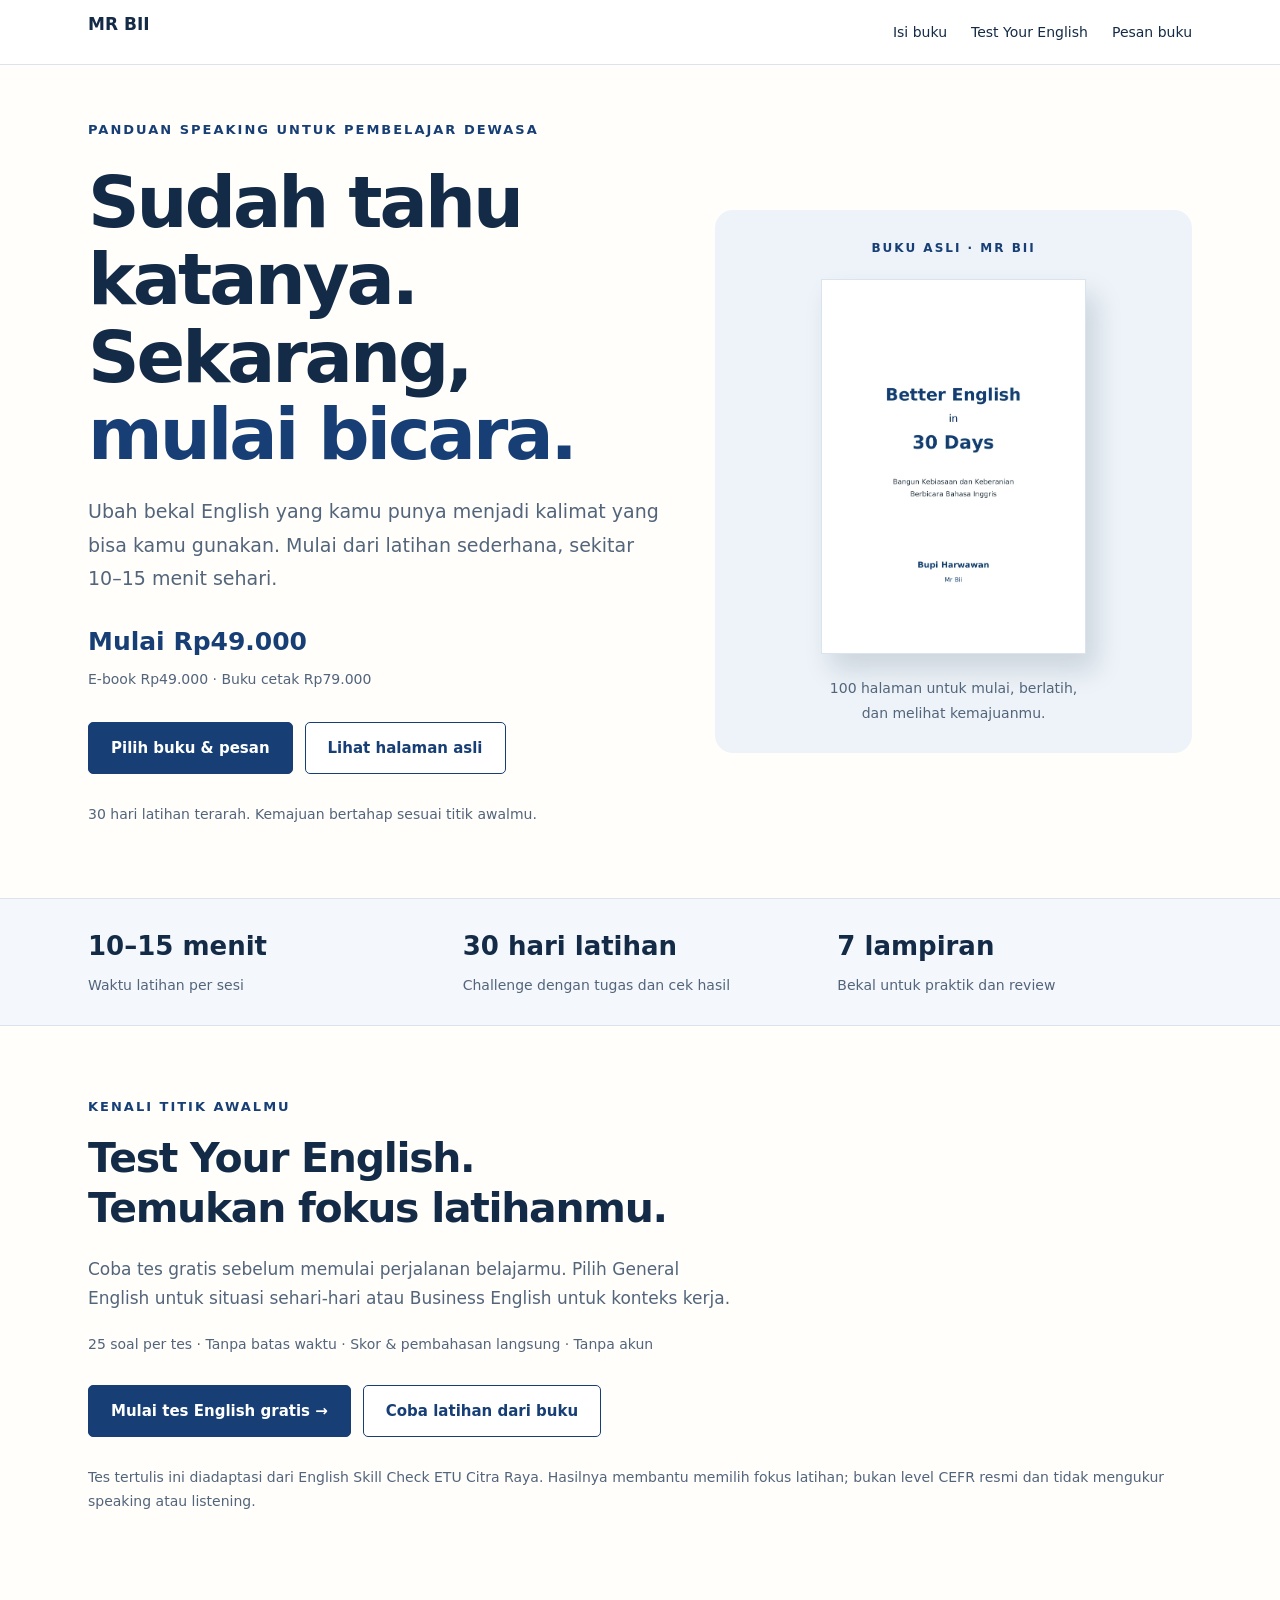
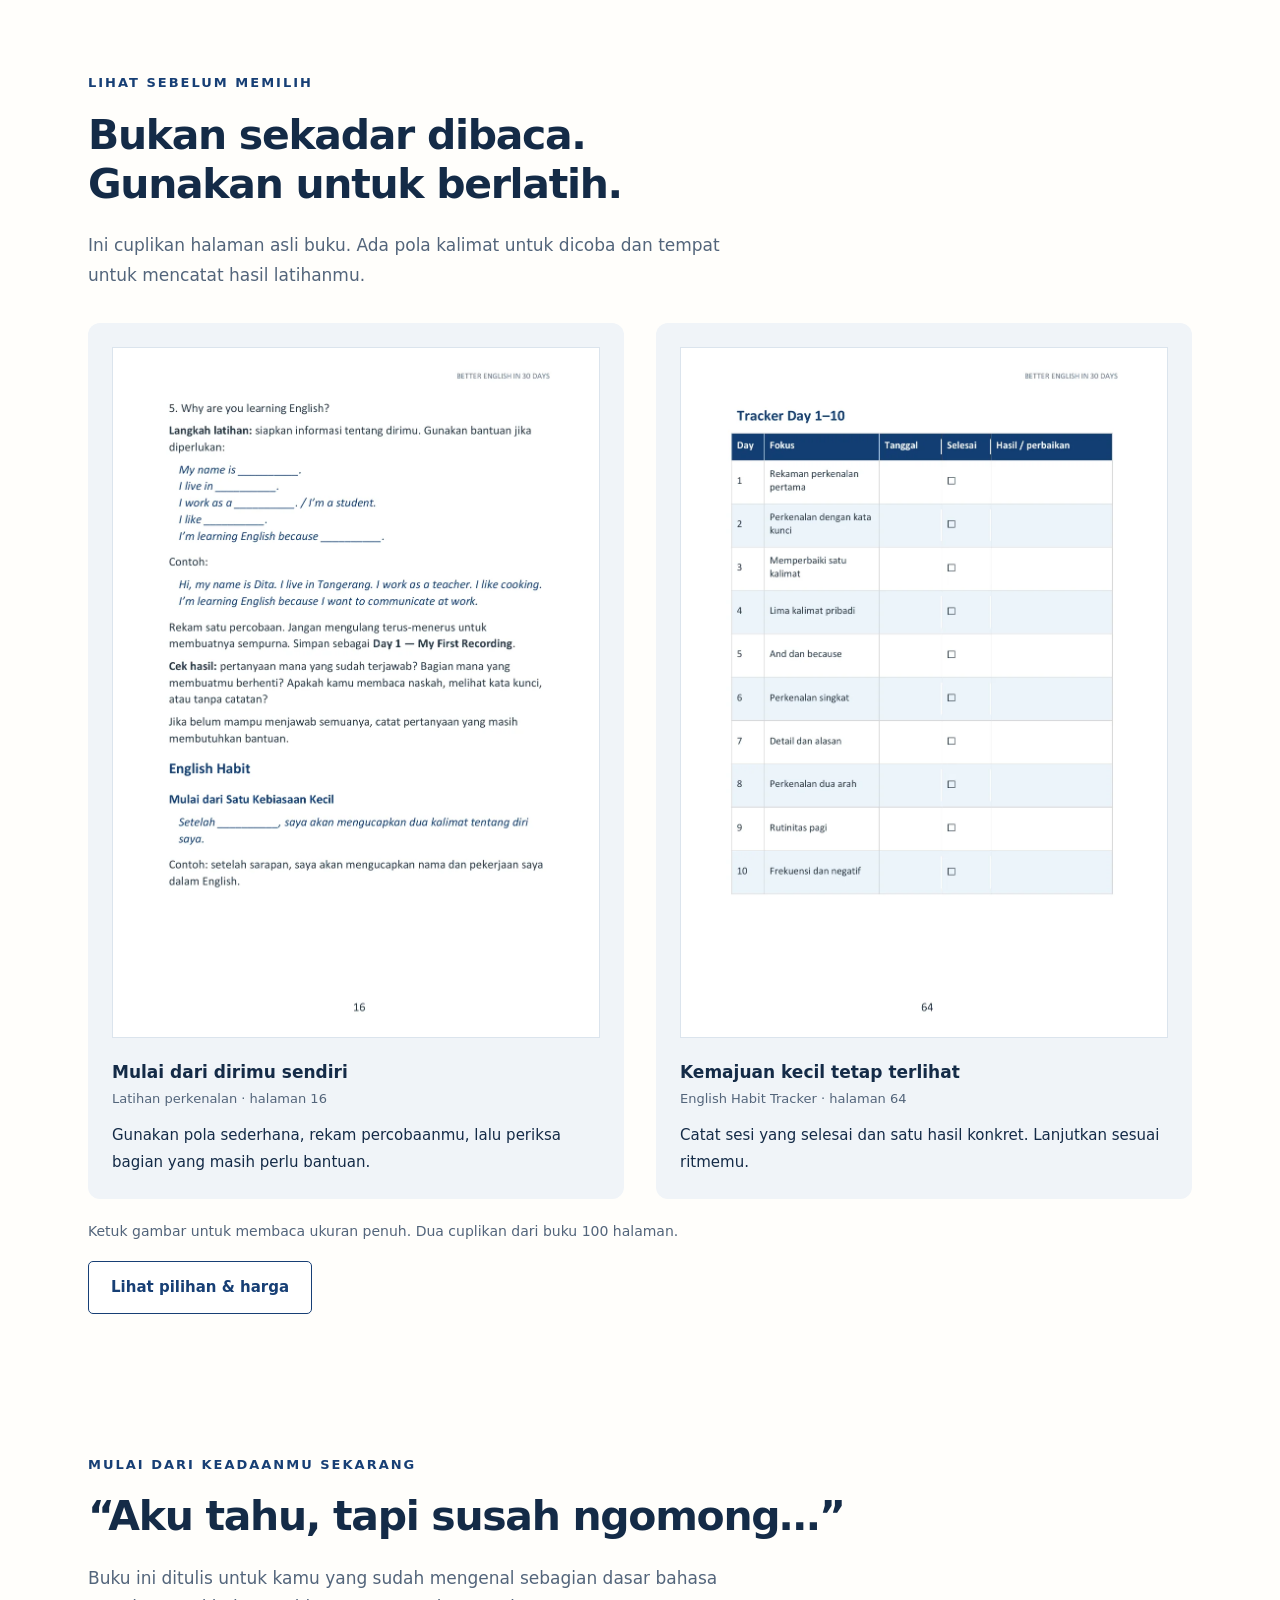
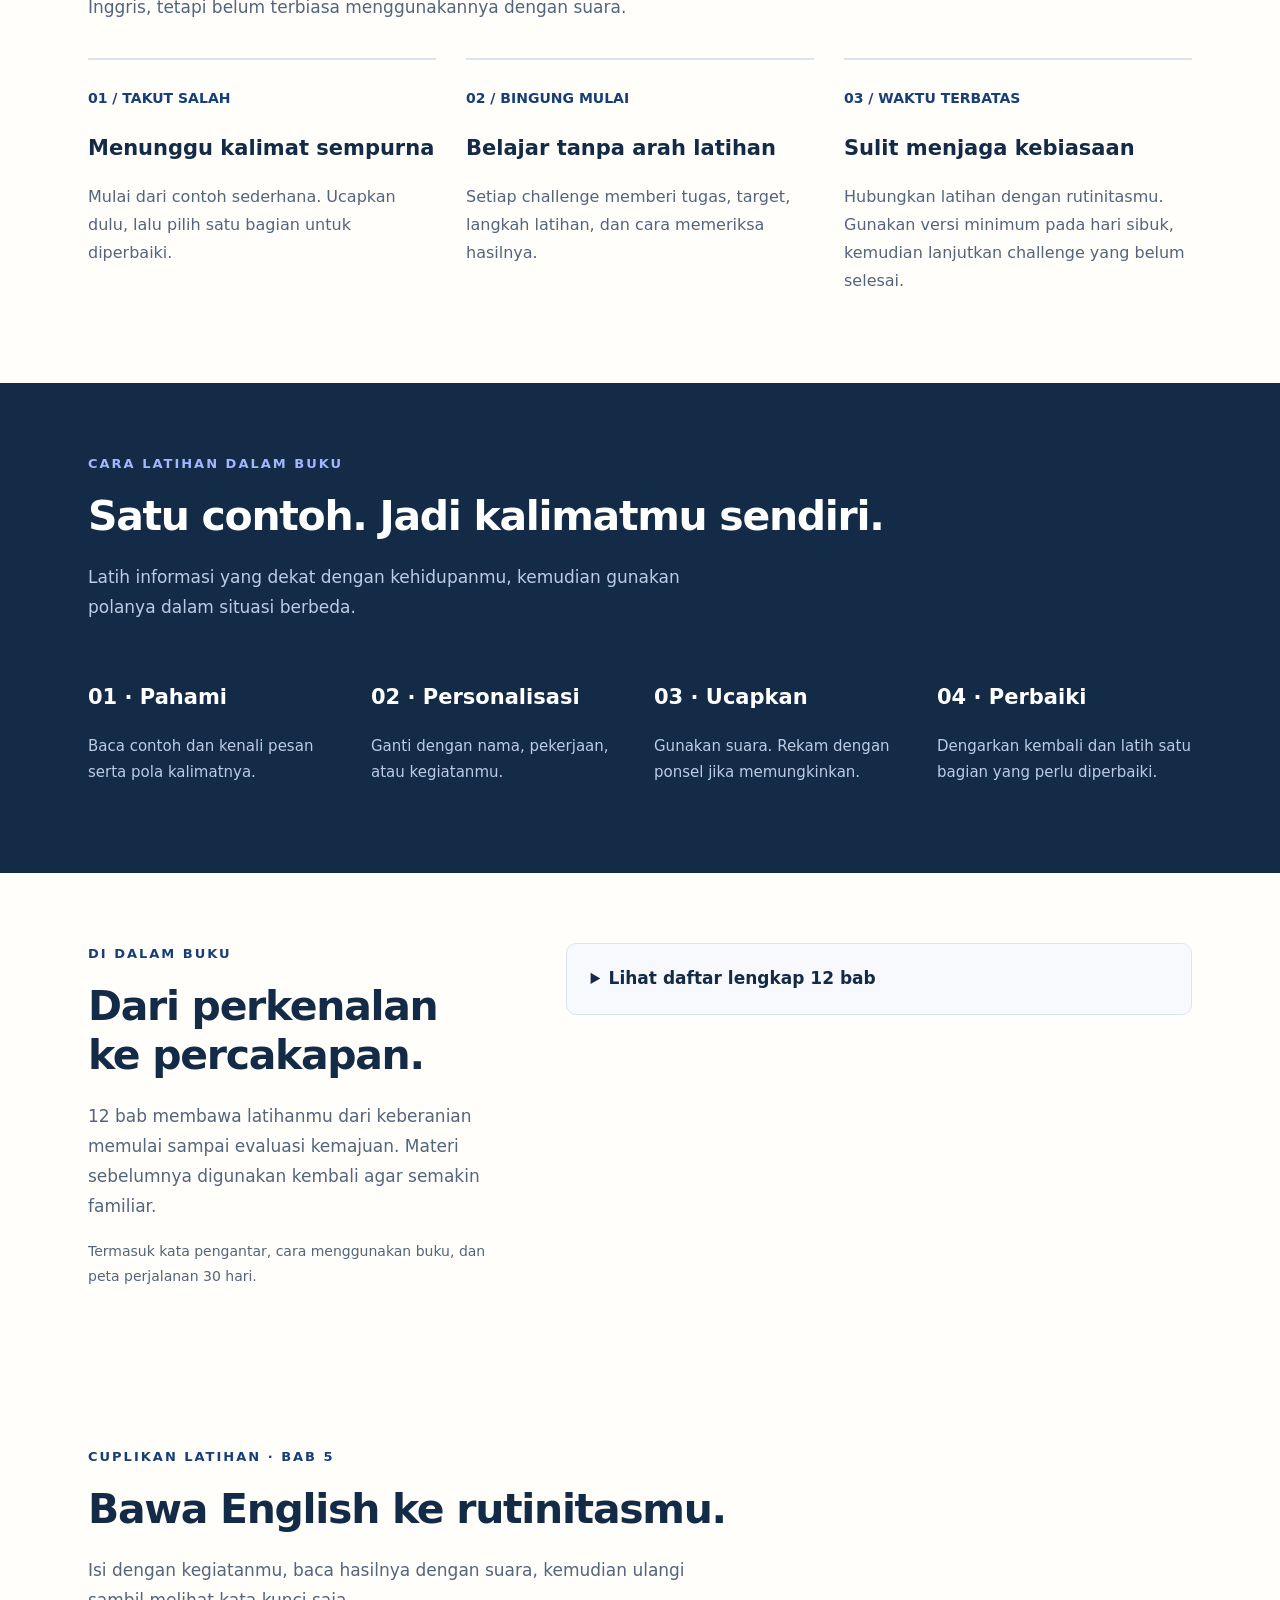
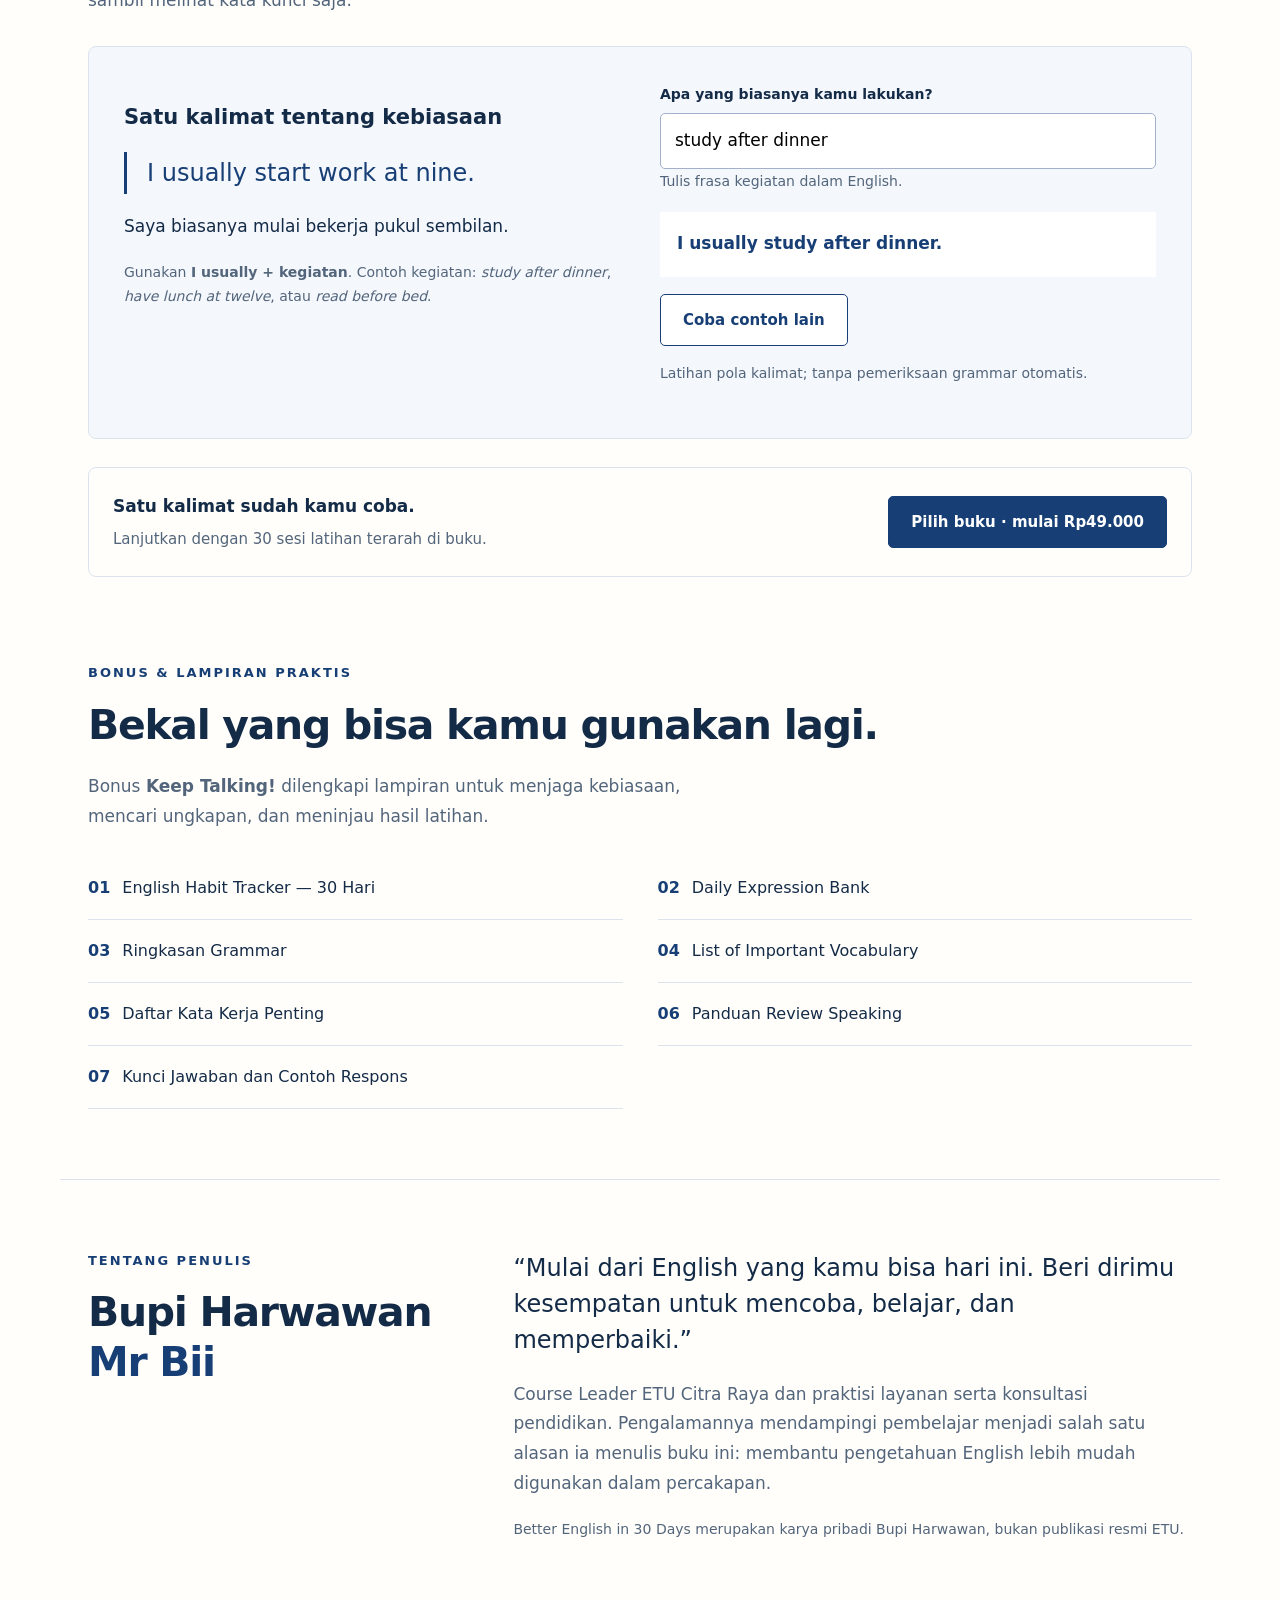
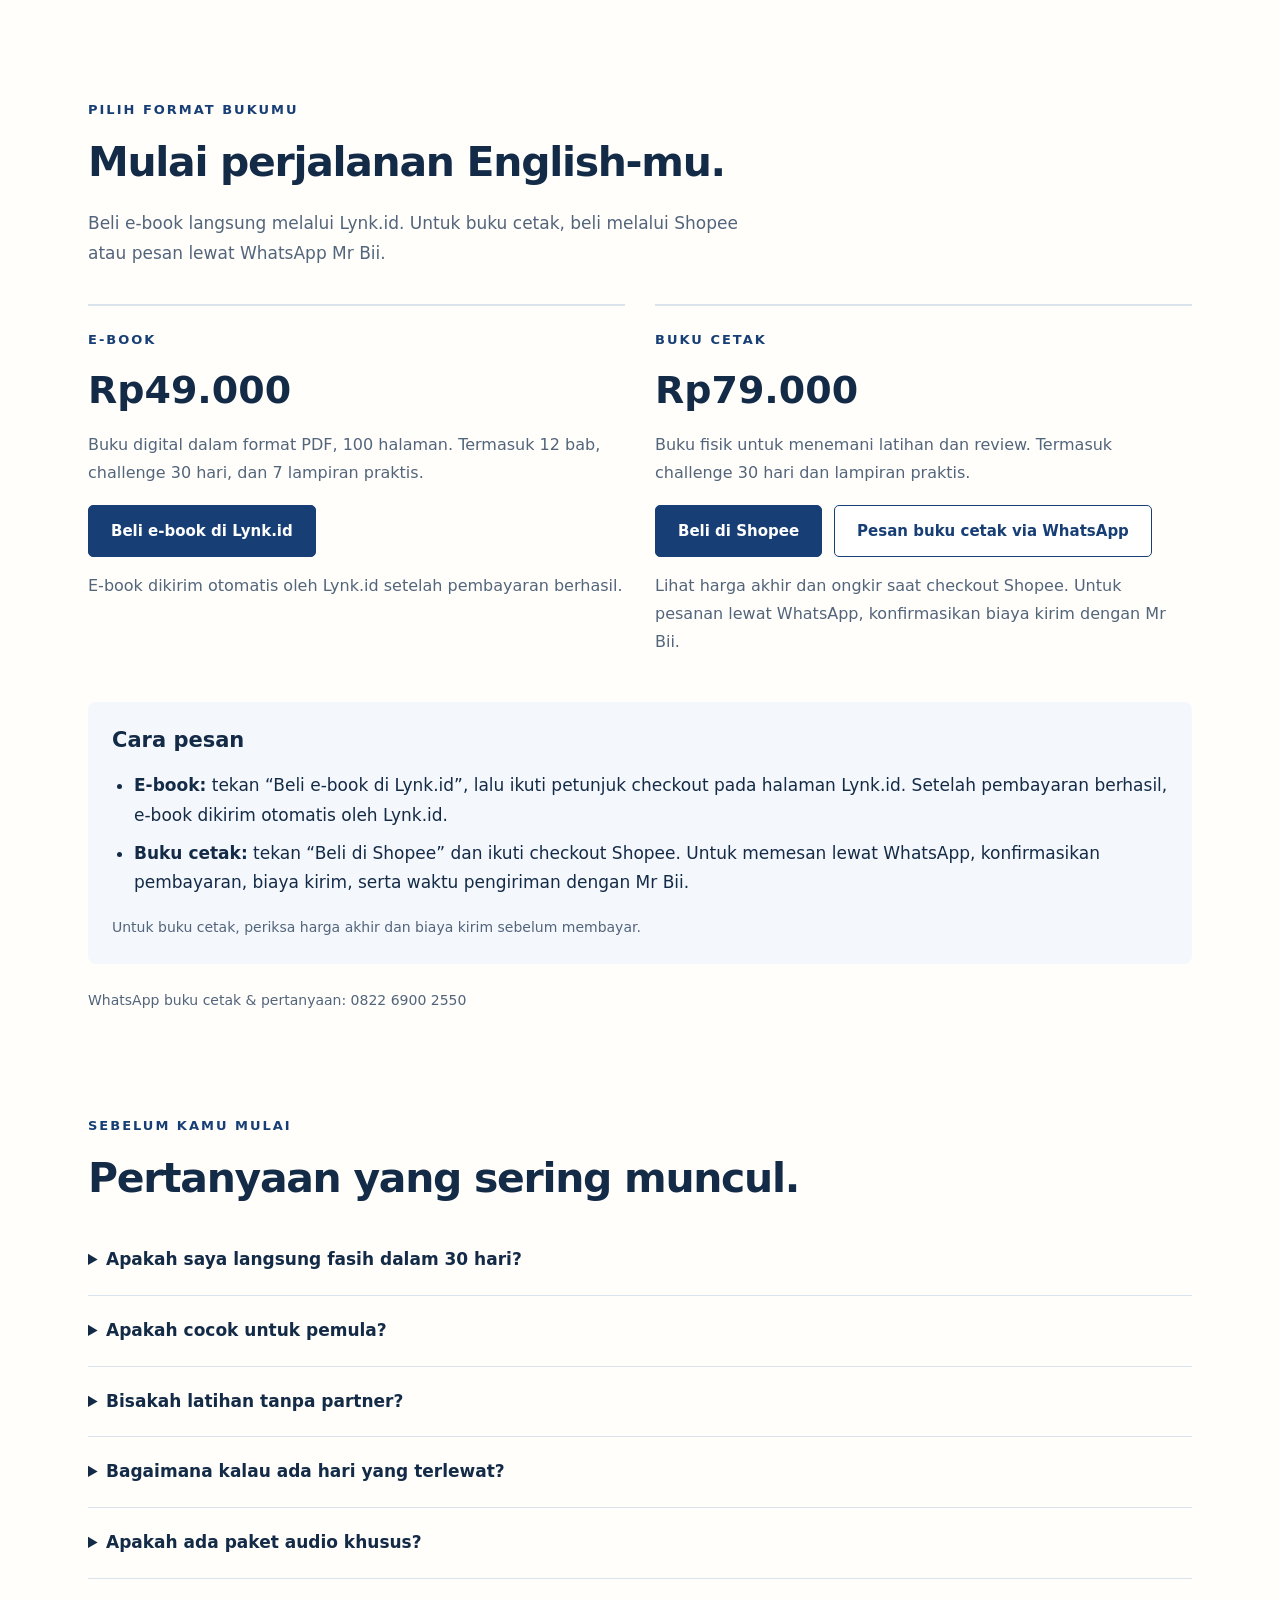
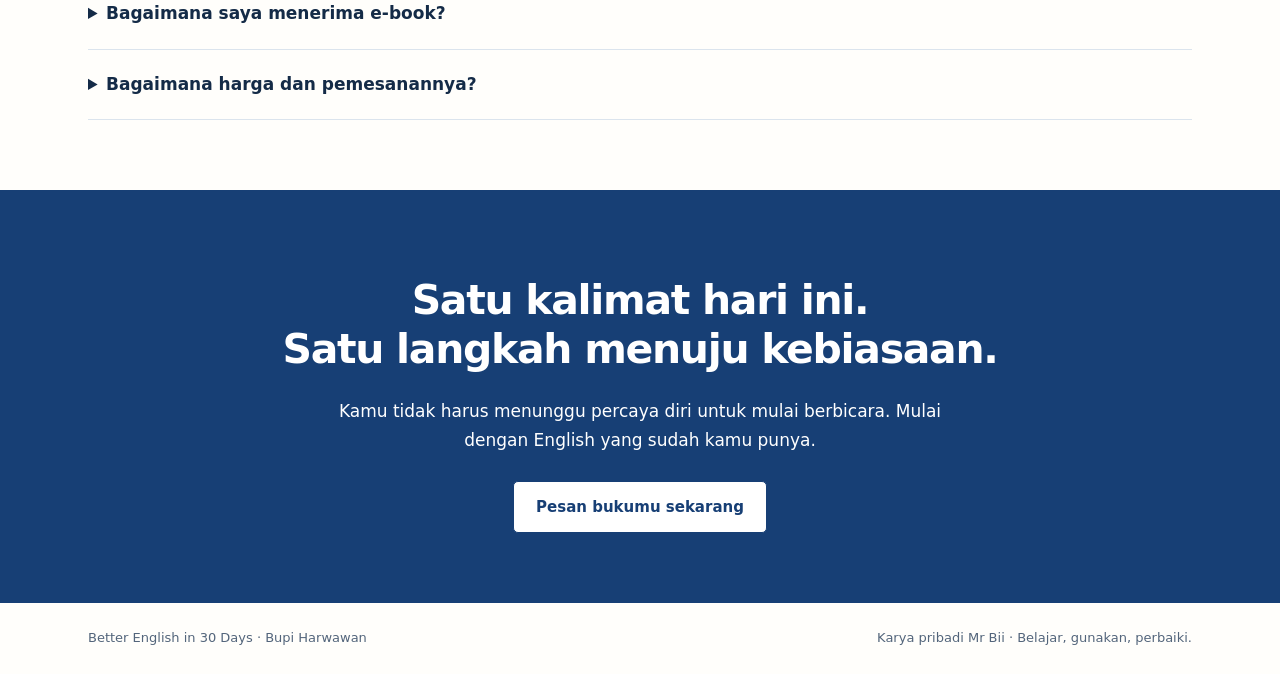
==== commit c44de520: "Add Shopee purchase option for print book" ====
--- a/index.html
+++ b/index.html
@@ -5,6 +5,7 @@
 :root{--blue:#173f75;--ink:#142b47;--muted:#53657b;--line:#dbe4ed}body{background:#fffefb}.hero{gap:55px;padding-top:54px;padding-bottom:54px}.offer{margin-top:25px}.offer strong{display:block;color:var(--blue);font-size:25px}.offer span{font-size:14px;color:var(--muted)}.book-showcase{text-align:center;background:#edf3f8;padding:28px 35px;border-radius:18px}.book-label{font-size:12px;font-weight:750;letter-spacing:2px;color:var(--blue);margin-bottom:20px}.book-showcase img{display:block;width:min(100%,265px);height:auto;margin:auto;box-shadow:10px 16px 25px #142b4726;border:1px solid #dbe4ed}.book-showcase p{font-size:14px;color:var(--muted);margin:22px 0 0}.preview-grid{display:grid;grid-template-columns:1fr 1fr;gap:32px;margin:32px 0 20px}.preview-grid figure{margin:0;padding:24px;background:#f0f4f8;border-radius:12px;min-width:0}.preview-grid img{display:block;width:100%;height:auto;border:1px solid var(--line)}.preview-grid a{display:block}.preview-grid figcaption{padding-top:20px}.preview-grid strong,.preview-grid span{display:block}.preview-grid span{font-size:13px;color:var(--muted)}.preview-grid p{font-size:15px;margin:12px 0 0}.chapter-list{align-self:start;border:1px solid var(--line);padding:20px 24px;border-radius:10px;background:#f7f9fc}.sample-cta{display:flex;align-items:center;justify-content:space-between;gap:24px;margin-top:28px;padding:24px;border:1px solid var(--line);border-radius:8px}.sample-cta p{font-size:15px;color:var(--muted);margin:4px 0 0}.sample-cta .button{flex-shrink:0}.order-guide{margin-top:28px;padding:24px;background:#f4f7fc;border-radius:8px}.order-guide h3{margin:0 0 12px}.order-guide ol,.order-guide ul{padding-left:22px}.order-guide li{margin-bottom:8px}.order-guide p{margin-bottom:0}.mobile-buy{display:none}.button{min-height:48px;text-align:center}.nav a{display:inline-flex;align-items:center;min-height:44px}.nav{padding-top:10px;padding-bottom:10px}img{max-width:100%}
 @media(max-width:900px){.hero,.journey,.sample,.author{grid-template-columns:1fr;gap:30px}.hero h1{font-size:clamp(38px,7vw,64px);letter-spacing:-1.8px}.book-showcase{max-width:460px;width:100%;justify-self:center}.steps{grid-template-columns:1fr 1fr}.sample-cta{align-items:start;flex-direction:column}}
 @media(max-width:600px){.nav{gap:10px}.nav div{gap:10px;font-size:12px}.brand{font-size:14px}section,.wrap{padding:42px 20px}.nav{padding:8px 20px}.hero{padding-top:32px}.hero h1{font-size:clamp(34px,9vw,48px)}.lead{font-size:17px}.preview-grid{grid-template-columns:1fr;gap:20px}.preview-grid figure{padding:18px}.actions{display:grid;grid-template-columns:1fr}.stats{grid-template-columns:1fr;padding:22px 20px;gap:14px}.stats>div{display:flex;align-items:baseline;justify-content:space-between;gap:16px}.stats strong{font-size:18px;flex-shrink:0}.stats span{text-align:right}.steps{grid-template-columns:1fr;gap:8px}.book-showcase{padding:24px}.sample{padding:20px;gap:20px}.chapter-list{padding:18px}.sample-cta .button{width:100%}.bottom{padding-bottom:110px}.mobile-buy{display:flex;position:fixed;bottom:0;left:0;right:0;z-index:3;align-items:center;justify-content:space-between;gap:12px;padding:12px 20px calc(12px + env(safe-area-inset-bottom));background:#fffffff5;border-top:1px solid var(--line);box-shadow:0 -4px 18px #142b470a}.mobile-buy strong,.mobile-buy span{display:block}.mobile-buy strong{font-size:16px}.mobile-buy span{font-size:12px;color:var(--muted)}.mobile-buy .button{padding:10px 18px}html{scroll-padding-bottom:100px}}
+.purchase-actions{display:flex;flex-wrap:wrap;gap:12px}.purchase-actions .button{max-width:100%}
 </style></head><body><nav><div class="wrap nav"><span class="brand">MR BII</span><div><a href="#isi">Isi buku</a><a href="english-test/">Test Your English</a><a href="#pesan">Pesan buku</a></div></div></nav><main>
 <section class="hero"><div><div class="eyebrow">Panduan speaking untuk pembelajar dewasa</div><h1>Sudah tahu katanya.<br>Sekarang, <em>mulai bicara.</em></h1><p class="lead">Ubah bekal English yang kamu punya menjadi kalimat yang bisa kamu gunakan. Mulai dari latihan sederhana, sekitar 10–15 menit sehari.</p><p class="offer"><strong>Mulai Rp49.000</strong><span>E-book Rp49.000 · Buku cetak Rp79.000</span></p><div class="actions"><a class="button" href="#pesan">Pilih buku & pesan</a><a class="button secondary" href="#preview">Lihat halaman asli</a></div><p class="note">30 hari latihan terarah. Kemajuan bertahap sesuai titik awalmu.</p></div><aside class="book-showcase"><div class="book-label">BUKU ASLI · MR BII</div><img src="cover.webp" width="705" height="1000" fetchpriority="high" alt="Sampul Better English in 30 Days oleh Bupi Harwawan, Mr Bii"><p>100 halaman untuk mulai, berlatih,<br>dan melihat kemajuanmu.</p></aside></section>
 <div class="strip"><div class="wrap stats"><div><strong>10–15 menit</strong><span>Waktu latihan per sesi</span></div><div><strong>30 hari latihan</strong><span>Challenge dengan tugas dan cek hasil</span></div><div><strong>7 lampiran</strong><span>Bekal untuk praktik dan review</span></div></div></div>
@@ -14,6 +15,6 @@
 <section id="sample"><div class="eyebrow">Cuplikan latihan · Bab 5</div><h2>Bawa English ke rutinitasmu.</h2><p class="intro">Isi dengan kegiatanmu, baca hasilnya dengan suara, kemudian ulangi sambil melihat kata kunci saja.</p><div class="sample"><div><h3>Satu kalimat tentang kebiasaan</h3><p class="expression">I usually start work at nine.</p><p>Saya biasanya mulai bekerja pukul sembilan.</p><p class="note">Gunakan <b>I usually + kegiatan</b>. Contoh kegiatan: <i>study after dinner</i>, <i>have lunch at twelve</i>, atau <i>read before bed</i>.</p></div><div><label for="activity">Apa yang biasanya kamu lakukan?</label><input id="activity" value="study after dinner" maxlength="160" autocomplete="off" aria-describedby="tip"><p class="note" id="tip">Tulis frasa kegiatan dalam English.</p><div class="output" aria-live="polite"><strong id="sentence">I usually study after dinner.</strong></div><button class="button secondary" id="example" type="button">Coba contoh lain</button><p class="note" style="margin-top:15px">Latihan pola kalimat; tanpa pemeriksaan grammar otomatis.</p></div></div><div class="sample-cta"><div><strong>Satu kalimat sudah kamu coba.</strong><p>Lanjutkan dengan 30 sesi latihan terarah di buku.</p></div><a class="button" href="#pesan">Pilih buku · mulai Rp49.000</a></div></section>
 <section style="padding-top:15px"><div class="eyebrow">Bonus & lampiran praktis</div><h2>Bekal yang bisa kamu gunakan lagi.</h2><p class="intro">Bonus <b>Keep Talking!</b> dilengkapi lampiran untuk menjaga kebiasaan, mencari ungkapan, dan meninjau hasil latihan.</p><div class="bonus"><div><b>01</b>English Habit Tracker — 30 Hari</div><div><b>02</b>Daily Expression Bank</div><div><b>03</b>Ringkasan Grammar</div><div><b>04</b>List of Important Vocabulary</div><div><b>05</b>Daftar Kata Kerja Penting</div><div><b>06</b>Panduan Review Speaking</div><div><b>07</b>Kunci Jawaban dan Contoh Respons</div></div></section>
 <section class="author"><div><div class="eyebrow">Tentang penulis</div><h2>Bupi Harwawan<br><span style="color:var(--blue)">Mr Bii</span></h2></div><div><blockquote>“Mulai dari English yang kamu bisa hari ini. Beri dirimu kesempatan untuk mencoba, belajar, dan memperbaiki.”</blockquote><p>Course Leader ETU Citra Raya dan praktisi layanan serta konsultasi pendidikan. Pengalamannya mendampingi pembelajar menjadi salah satu alasan ia menulis buku ini: membantu pengetahuan English lebih mudah digunakan dalam percakapan.</p><p class="note">Better English in 30 Days merupakan karya pribadi Bupi Harwawan, bukan publikasi resmi ETU.</p></div></section>
-<section id="pesan"><div class="eyebrow">Pilih format bukumu</div><h2>Mulai perjalanan English-mu.</h2><p class="intro">Beli e-book langsung melalui Lynk.id. Untuk buku cetak, pesan melalui WhatsApp Mr Bii.</p><div class="grid" style="grid-template-columns:repeat(auto-fit,minmax(240px,1fr))"><article class="card"><div class="eyebrow">E-book</div><h3 style="font-size:38px;margin:14px 0">Rp49.000</h3><p>Buku digital dalam format PDF, 100 halaman. Termasuk 12 bab, challenge 30 hari, dan 7 lampiran praktis.</p><a class="button" href="https://lynk.id/dangwongofficialstore/6ro6jrgzowqv/checkout" target="_blank" rel="noopener noreferrer">Beli e-book di Lynk.id</a><p class="note" style="margin-top:15px">E-book dikirim otomatis oleh Lynk.id setelah pembayaran berhasil.</p></article><article class="card"><div class="eyebrow">Buku cetak</div><h3 style="font-size:38px;margin:14px 0">Rp79.000</h3><p>Buku fisik untuk menemani latihan dan review. Termasuk challenge 30 hari dan lampiran praktis.</p><a class="button" href="https://wa.me/6282269002550?text=Halo%20Mr%20Bii%2C%20saya%20ingin%20memesan%20buku%20cetak%20Better%20English%20in%2030%20Days%20seharga%20Rp79.000.%20Mohon%20informasi%20pembayaran%20dan%20pengiriman." target="_blank" rel="noopener noreferrer">Pesan buku cetak via WhatsApp</a><p class="note" style="margin-top:15px">Konfirmasikan biaya pengiriman melalui WhatsApp.</p></article></div><div class="order-guide"><h3>Cara pesan</h3><ul><li><strong>E-book:</strong> tekan “Beli e-book di Lynk.id”, lalu ikuti petunjuk checkout pada halaman Lynk.id. Setelah pembayaran berhasil, e-book dikirim otomatis oleh Lynk.id.</li><li><strong>Buku cetak:</strong> tekan tombol WhatsApp, lalu konfirmasikan pembayaran, biaya kirim, serta waktu pengiriman dengan Mr Bii.</li></ul><p class="note">Untuk buku cetak, konfirmasikan biaya kirim sebelum membayar.</p></div><p class="note" style="margin-top:24px">WhatsApp buku cetak & pertanyaan: 0822 6900 2550</p></section><section id="faq" style="padding-top:15px"><div class="eyebrow">Sebelum kamu mulai</div><h2>Pertanyaan yang sering muncul.</h2><details><summary>Apakah saya langsung fasih dalam 30 hari?</summary><p>30 hari adalah urutan latihan, bukan jaminan kefasihan. Buku ini membantu membangun kebiasaan berbicara dan melihat perkembangan dari rekaman, kejelasan pesan, pola kalimat, serta bantuan yang digunakan.</p></details><details><summary>Apakah cocok untuk pemula?</summary><p>Ditujukan untuk pembelajar dewasa yang sudah mengenal sebagian dasar English. Pemula tanpa dasar sama sekali mungkin membutuhkan bantuan tambahan.</p></details><details><summary>Bisakah latihan tanpa partner?</summary><p>Bisa. Challenge dapat dilakukan secara mandiri melalui rekaman suara dan role-play. Partner membantu latihan dua arah jika tersedia.</p></details><details><summary>Bagaimana kalau ada hari yang terlewat?</summary><p>Lanjutkan dari Day terakhir yang belum selesai. Kamu tidak wajib menyelesaikan seluruh latihan dalam 30 hari kalender berturut-turut.</p></details><details><summary>Apakah ada paket audio khusus?</summary><p>Edisi ini tidak menyertakan paket audio khusus dari penulis. Siapkan perekam suara di ponsel dan kamus yang menyediakan model pengucapan.</p></details><details><summary>Bagaimana saya menerima e-book?</summary><p>Setelah pembayaran berhasil, e-book dikirim otomatis oleh Lynk.id. Ikuti petunjuk yang diberikan oleh Lynk.id untuk mengakses file PDF.</p></details><details><summary>Bagaimana harga dan pemesanannya?</summary><p>E-book tersedia seharga Rp49.000 dan buku cetak Rp79.000. Untuk e-book, tekan “Beli e-book di Lynk.id” dan lanjutkan checkout. Untuk buku cetak, hubungi WhatsApp 0822 6900 2550 untuk konfirmasi pembayaran dan pengiriman.</p></details></section>
+<section id="pesan"><div class="eyebrow">Pilih format bukumu</div><h2>Mulai perjalanan English-mu.</h2><p class="intro">Beli e-book langsung melalui Lynk.id. Untuk buku cetak, beli melalui Shopee atau pesan lewat WhatsApp Mr Bii.</p><div class="grid" style="grid-template-columns:repeat(auto-fit,minmax(240px,1fr))"><article class="card"><div class="eyebrow">E-book</div><h3 style="font-size:38px;margin:14px 0">Rp49.000</h3><p>Buku digital dalam format PDF, 100 halaman. Termasuk 12 bab, challenge 30 hari, dan 7 lampiran praktis.</p><a class="button" href="https://lynk.id/dangwongofficialstore/6ro6jrgzowqv/checkout" target="_blank" rel="noopener noreferrer">Beli e-book di Lynk.id</a><p class="note" style="margin-top:15px">E-book dikirim otomatis oleh Lynk.id setelah pembayaran berhasil.</p></article><article class="card"><div class="eyebrow">Buku cetak</div><h3 style="font-size:38px;margin:14px 0">Rp79.000</h3><p>Buku fisik untuk menemani latihan dan review. Termasuk challenge 30 hari dan lampiran praktis.</p><div class="purchase-actions"><a class="button" href="https://s.shopee.co.id/1VznfAzcPA" target="_blank" rel="noopener noreferrer">Beli di Shopee</a><a class="button secondary" href="https://wa.me/6282269002550?text=Halo%20Mr%20Bii%2C%20saya%20ingin%20memesan%20buku%20cetak%20Better%20English%20in%2030%20Days%20seharga%20Rp79.000.%20Mohon%20informasi%20pembayaran%20dan%20pengiriman." target="_blank" rel="noopener noreferrer">Pesan buku cetak via WhatsApp</a></div><p class="note" style="margin-top:15px">Lihat harga akhir dan ongkir saat checkout Shopee. Untuk pesanan lewat WhatsApp, konfirmasikan biaya kirim dengan Mr Bii.</p></article></div><div class="order-guide"><h3>Cara pesan</h3><ul><li><strong>E-book:</strong> tekan “Beli e-book di Lynk.id”, lalu ikuti petunjuk checkout pada halaman Lynk.id. Setelah pembayaran berhasil, e-book dikirim otomatis oleh Lynk.id.</li><li><strong>Buku cetak:</strong> tekan “Beli di Shopee” dan ikuti checkout Shopee. Untuk memesan lewat WhatsApp, konfirmasikan pembayaran, biaya kirim, serta waktu pengiriman dengan Mr Bii.</li></ul><p class="note">Untuk buku cetak, periksa harga akhir dan biaya kirim sebelum membayar.</p></div><p class="note" style="margin-top:24px">WhatsApp buku cetak & pertanyaan: 0822 6900 2550</p></section><section id="faq" style="padding-top:15px"><div class="eyebrow">Sebelum kamu mulai</div><h2>Pertanyaan yang sering muncul.</h2><details><summary>Apakah saya langsung fasih dalam 30 hari?</summary><p>30 hari adalah urutan latihan, bukan jaminan kefasihan. Buku ini membantu membangun kebiasaan berbicara dan melihat perkembangan dari rekaman, kejelasan pesan, pola kalimat, serta bantuan yang digunakan.</p></details><details><summary>Apakah cocok untuk pemula?</summary><p>Ditujukan untuk pembelajar dewasa yang sudah mengenal sebagian dasar English. Pemula tanpa dasar sama sekali mungkin membutuhkan bantuan tambahan.</p></details><details><summary>Bisakah latihan tanpa partner?</summary><p>Bisa. Challenge dapat dilakukan secara mandiri melalui rekaman suara dan role-play. Partner membantu latihan dua arah jika tersedia.</p></details><details><summary>Bagaimana kalau ada hari yang terlewat?</summary><p>Lanjutkan dari Day terakhir yang belum selesai. Kamu tidak wajib menyelesaikan seluruh latihan dalam 30 hari kalender berturut-turut.</p></details><details><summary>Apakah ada paket audio khusus?</summary><p>Edisi ini tidak menyertakan paket audio khusus dari penulis. Siapkan perekam suara di ponsel dan kamus yang menyediakan model pengucapan.</p></details><details><summary>Bagaimana saya menerima e-book?</summary><p>Setelah pembayaran berhasil, e-book dikirim otomatis oleh Lynk.id. Ikuti petunjuk yang diberikan oleh Lynk.id untuk mengakses file PDF.</p></details><details><summary>Bagaimana harga dan pemesanannya?</summary><p>E-book tersedia seharga Rp49.000 dan buku cetak Rp79.000. Untuk e-book, tekan “Beli e-book di Lynk.id” dan lanjutkan checkout. Untuk buku cetak, tekan “Beli di Shopee” untuk melihat harga akhir dan ongkir saat checkout, atau hubungi WhatsApp 0822 6900 2550 untuk pemesanan langsung.</p></details></section>
 <div class="closing"><section><h2>Satu kalimat hari ini.<br>Satu langkah menuju kebiasaan.</h2><p>Kamu tidak harus menunggu percaya diri untuk mulai berbicara. Mulai dengan English yang sudah kamu punya.</p><a class="button" href="#pesan">Pesan bukumu sekarang</a></section></div></main><footer class="wrap bottom"><span>Better English in 30 Days · Bupi Harwawan</span><span>Karya pribadi Mr Bii · Belajar, gunakan, perbaiki.</span></footer><div class="mobile-buy"><div><strong>Mulai Rp49.000</strong><span>E-book & buku cetak</span></div><a class="button" href="#pesan">Pilih buku</a></div>
 <script>const chapters=['Kenapa English-mu Belum Keluar Saat Ngomong?','Bangun Keberanian dan English Habit-mu','Susun Kalimat Pertamamu','Ceritakan Dirimu dengan Percaya Diri','Bawa English ke Rutinitasmu','Lihat Sekitar, Mulai Bercerita','Bertanya, Menjawab, dan Meminta Penjelasan','Gunakan English dalam Situasi Nyata','Ceritakan Apa yang Sudah Terjadi','Bicarakan Rencana dan Keinginanmu','Bikin Percakapan Lebih Hidup','Lihat Kemajuanmu dan Teruskan Perjalananmu'];chapters.forEach((name,i)=>{const row=document.createElement('div');row.className='chapter';const n=document.createElement('span');n.textContent=String(i+1).padStart(2,'0');const t=document.createElement('strong');t.textContent=name;row.append(n,t);document.getElementById('chapters').append(row)});const activity=document.getElementById('activity'),sentence=document.getElementById('sentence');function update(){const v=activity.value.trim().replace(/[.!?]+$/,'');sentence.textContent=v?'I usually '+v+'.':'Isi satu kegiatan untuk membuat kalimatmu.'}activity.addEventListener('input',update);const examples=['study after dinner','have lunch at twelve','read before bed','start work at nine'];let i=0;document.getElementById('example').addEventListener('click',()=>{i=(i+1)%examples.length;activity.value=examples[i];update()});</script></body></html>
